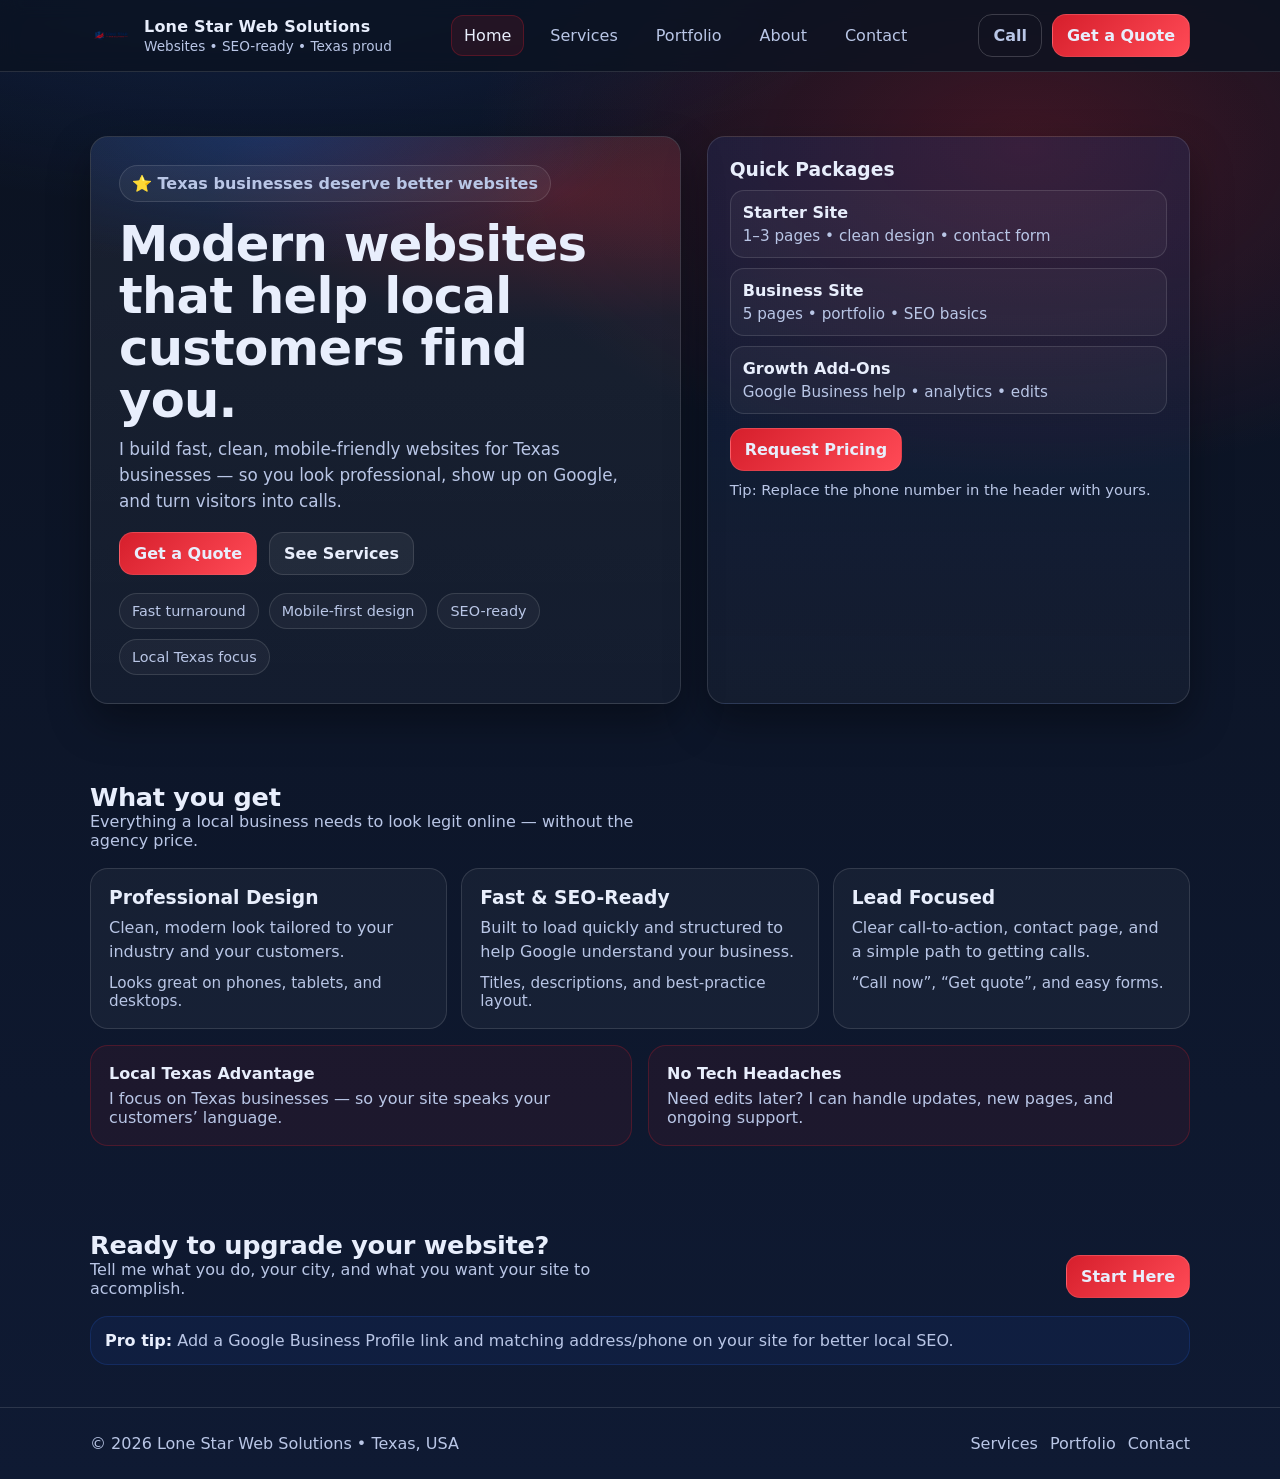
==== index.html @ 7bbef173 "Starter" ====
<!doctype html>
<html lang="en">
<head>
  <meta charset="utf-8" />
  <meta name="viewport" content="width=device-width,initial-scale=1" />
  <title>Lone Star Web Solutions | Websites for Texas Businesses</title>
  <meta name="description" content="Fast, modern websites for local Texas businesses. Get a clean site that brings calls and customers." />
  <link rel="icon" href="assets/img/favicon.png" />
  <link rel="stylesheet" href="assets/css/style.css" />
</head>
<body>
<a class="skip" href="#main">Skip to content</a>

<header>
  <div class="container nav">
    <a class="brand" href="index.html">
      <img src="assets/img/logo.png" alt="Lone Star Web Solutions logo" />
      <div>
        <div class="name">Lone Star Web Solutions</div>
        <div class="tag">Websites • SEO-ready • Texas proud</div>
      </div>
    </a>

    <button class="menuBtn" data-menu-btn aria-expanded="false" aria-label="Open menu">Menu</button>

    <nav class="navlinks" data-navlinks>
      <a data-nav href="index.html">Home</a>
      <a data-nav href="services.html">Services</a>
      <a data-nav href="portfolio.html">Portfolio</a>
      <a data-nav href="about.html">About</a>
      <a data-nav href="contact.html">Contact</a>
    </nav>

    <div class="cta">
      <a class="btn ghost" href="tel:+1-XXX-XXX-XXXX">Call</a>
      <a class="btn primary" href="contact.html">Get a Quote</a>
    </div>
  </div>
</header>

<main id="main">
  <section class="hero">
    <div class="container heroGrid">
      <div class="heroCard">
        <div class="kicker">⭐ Texas businesses deserve better websites</div>
        <h1 class="h1">Modern websites that help local customers find you.</h1>
        <p class="lede">
          I build fast, clean, mobile-friendly websites for Texas businesses — so you look professional,
          show up on Google, and turn visitors into calls.
        </p>

        <div class="heroActions">
          <a class="btn primary" href="contact.html">Get a Quote</a>
          <a class="btn" href="services.html">See Services</a>
        </div>

        <div class="badges">
          <div class="badge">Fast turnaround</div>
          <div class="badge">Mobile-first design</div>
          <div class="badge">SEO-ready</div>
          <div class="badge">Local Texas focus</div>
        </div>
      </div>

      <aside class="sideCard">
        <h3 class="sideTitle">Quick Packages</h3>
        <ul class="sideList">
          <li class="sideItem">
            <strong>Starter Site</strong>
            <span>1–3 pages • clean design • contact form</span>
          </li>
          <li class="sideItem">
            <strong>Business Site</strong>
            <span>5 pages • portfolio • SEO basics</span>
          </li>
          <li class="sideItem">
            <strong>Growth Add-Ons</strong>
            <span>Google Business help • analytics • edits</span>
          </li>
        </ul>
        <div style="margin-top:14px;">
          <a class="btn primary" href="contact.html">Request Pricing</a>
        </div>
        <p class="help" style="margin-top:10px;">Tip: Replace the phone number in the header with yours.</p>
      </aside>
    </div>
  </section>

  <section class="section">
    <div class="container">
      <div class="sectionHead">
        <div>
          <h2>What you get</h2>
          <p>Everything a local business needs to look legit online — without the agency price.</p>
        </div>
      </div>

      <div class="grid3">
        <div class="card">
          <h3>Professional Design</h3>
          <p>Clean, modern look tailored to your industry and your customers.</p>
          <div class="mini">Looks great on phones, tablets, and desktops.</div>
        </div>
        <div class="card">
          <h3>Fast & SEO-Ready</h3>
          <p>Built to load quickly and structured to help Google understand your business.</p>
          <div class="mini">Titles, descriptions, and best-practice layout.</div>
        </div>
        <div class="card">
          <h3>Lead Focused</h3>
          <p>Clear call-to-action, contact page, and a simple path to getting calls.</p>
          <div class="mini">“Call now”, “Get quote”, and easy forms.</div>
        </div>
      </div>

      <div class="split" style="margin-top:16px;">
        <div class="callout">
          <strong>Local Texas Advantage</strong>
          <p>I focus on Texas businesses — so your site speaks your customers’ language.</p>
        </div>
        <div class="callout">
          <strong>No Tech Headaches</strong>
          <p>Need edits later? I can handle updates, new pages, and ongoing support.</p>
        </div>
      </div>
    </div>
  </section>

  <section class="section">
    <div class="container">
      <div class="sectionHead">
        <div>
          <h2>Ready to upgrade your website?</h2>
          <p>Tell me what you do, your city, and what you want your site to accomplish.</p>
        </div>
        <a class="btn primary" href="contact.html">Start Here</a>
      </div>
      <div class="notice">
        <strong style="color:var(--text);">Pro tip:</strong>
        Add a Google Business Profile link and matching address/phone on your site for better local SEO.
      </div>
    </div>
  </section>
</main>

<footer class="footer">
  <div class="container footerGrid">
    <div>© <span data-year></span> Lone Star Web Solutions • Texas, USA</div>
    <div style="display:flex; gap:12px; flex-wrap:wrap;">
      <a href="services.html">Services</a>
      <a href="portfolio.html">Portfolio</a>
      <a href="contact.html">Contact</a>
    </div>
  </div>
</footer>

<script src="assets/js/main.js"></script>
</body>
</html>
---- assets/css/style.css ----
:root{
  --bg:#0b1220;
  --bg2:#0f1a33;
  --card:#111c35;
  --text:#e8eefc;
  --muted:#b9c6e6;
  --brand:#d61f2c;     /* Texas red */
  --brand2:#1e4aa8;    /* Texas blue */
  --line:rgba(255,255,255,.12);
  --shadow: 0 18px 40px rgba(0,0,0,.35);
  --radius:18px;
  --max:1100px;
  --font: system-ui, -apple-system, Segoe UI, Roboto, Arial, sans-serif;
}

*{ box-sizing:border-box; }
html,body{ margin:0; padding:0; font-family:var(--font); background:radial-gradient(1200px 600px at 20% -10%, rgba(30,74,168,.35), transparent 60%),
                                     radial-gradient(1000px 600px at 80% 10%, rgba(214,31,44,.25), transparent 55%),
                                     linear-gradient(180deg, var(--bg), var(--bg2));
           color:var(--text); }
a{ color:inherit; text-decoration:none; }
img{ max-width:100%; display:block; }

.container{ width: min(var(--max), calc(100% - 40px)); margin:0 auto; }

.skip{ position:absolute; left:-999px; top:auto; width:1px; height:1px; overflow:hidden; }
.skip:focus{ left:16px; top:16px; width:auto; height:auto; padding:10px 12px; background:#000; border-radius:10px; z-index:9999; }

header{
  position:sticky; top:0; z-index:50;
  background: rgba(11,18,32,.78);
  backdrop-filter: blur(10px);
  border-bottom:1px solid var(--line);
}
.nav{
  display:flex; align-items:center; justify-content:space-between;
  padding:14px 0;
  gap:16px;
}
.brand{
  display:flex; align-items:center; gap:12px;
}
.brand img{ width:42px; height:42px; object-fit:contain; border-radius:12px; }
.brand .name{ font-weight:800; letter-spacing:.2px; }
.brand .tag{ font-size:.85rem; color:var(--muted); margin-top:2px; }

.navlinks{
  display:flex; align-items:center; gap:14px;
}
.navlinks a{
  padding:10px 12px; border-radius:12px;
  color:var(--muted);
}
.navlinks a:hover{ background:rgba(255,255,255,.06); color:var(--text); }
.navlinks a.active{ background:rgba(214,31,44,.12); color:var(--text); border:1px solid rgba(214,31,44,.28); }

.cta{
  display:flex; align-items:center; gap:10px;
}
.btn{
  display:inline-flex; align-items:center; justify-content:center;
  gap:8px;
  padding:11px 14px;
  border-radius:14px;
  border:1px solid var(--line);
  background: rgba(255,255,255,.06);
  color:var(--text);
  box-shadow:none;
  cursor:pointer;
  font-weight:650;
}
.btn:hover{ background: rgba(255,255,255,.10); }
.btn.primary{
  background: linear-gradient(135deg, var(--brand), #ff4a56);
  border: 1px solid rgba(255,255,255,.12);
}
.btn.primary:hover{ filter:brightness(1.03); }
.btn.ghost{
  background: transparent;
  border:1px solid rgba(255,255,255,.18);
  color:var(--muted);
}
.btn.ghost:hover{ color:var(--text); background: rgba(255,255,255,.06); }

.menuBtn{
  display:none;
  padding:10px 12px;
  border-radius:12px;
  border:1px solid var(--line);
  background: rgba(255,255,255,.06);
  color:var(--text);
}

.hero{
  padding:64px 0 36px;
}
.heroGrid{
  display:grid;
  grid-template-columns: 1.1fr .9fr;
  gap:26px;
  align-items:stretch;
}
.heroCard{
  background: linear-gradient(180deg, rgba(255,255,255,.06), rgba(255,255,255,.03));
  border:1px solid var(--line);
  border-radius: var(--radius);
  box-shadow: var(--shadow);
  padding:28px;
  overflow:hidden;
  position:relative;
}
.heroCard::before{
  content:"";
  position:absolute; inset:-2px;
  background: radial-gradient(600px 220px at 30% 0%, rgba(30,74,168,.35), transparent 60%),
              radial-gradient(600px 220px at 80% 10%, rgba(214,31,44,.25), transparent 60%);
  pointer-events:none;
}
.heroCard > *{ position:relative; }
.kicker{
  display:inline-flex; gap:10px; align-items:center;
  font-weight:700; color:var(--muted);
  border:1px solid var(--line);
  background: rgba(255,255,255,.05);
  padding:8px 12px;
  border-radius:999px;
}
.h1{
  font-size: clamp(2rem, 4vw, 3.1rem);
  line-height:1.05;
  margin:16px 0 10px;
  letter-spacing:-.7px;
  font-weight:900;
}
.lede{ color:var(--muted); font-size:1.05rem; line-height:1.55; margin:0 0 18px; }
.heroActions{ display:flex; gap:12px; flex-wrap:wrap; margin-top:10px; }
.badges{ display:flex; gap:10px; flex-wrap:wrap; margin-top:18px; }
.badge{
  font-size:.9rem; color:var(--muted);
  border:1px solid var(--line);
  background: rgba(255,255,255,.04);
  padding:9px 12px;
  border-radius:999px;
}
.sideCard{
  background: linear-gradient(180deg, rgba(30,74,168,.18), rgba(255,255,255,.03));
  border:1px solid var(--line);
  border-radius: var(--radius);
  box-shadow: var(--shadow);
  padding:22px;
}
.sideTitle{ font-weight:800; margin:0 0 10px; }
.sideList{ margin:0; padding:0; list-style:none; display:grid; gap:10px; }
.sideItem{
  border:1px solid var(--line);
  border-radius:14px;
  padding:12px;
  background: rgba(255,255,255,.04);
}
.sideItem strong{ display:block; margin-bottom:4px; }
.sideItem span{ color:var(--muted); font-size:.95rem; }

.section{ padding:42px 0; }
.sectionHead{ display:flex; justify-content:space-between; align-items:flex-end; gap:16px; margin-bottom:18px; }
.sectionHead h2{ margin:0; font-size:1.6rem; letter-spacing:-.3px; }
.sectionHead p{ margin:0; color:var(--muted); max-width:55ch; }

.grid3{ display:grid; grid-template-columns: repeat(3, 1fr); gap:14px; }
.card{
  border:1px solid var(--line);
  background: rgba(255,255,255,.04);
  border-radius: var(--radius);
  padding:18px;
}
.card h3{ margin:0 0 8px; }
.card p{ margin:0; color:var(--muted); line-height:1.5; }
.card .mini{ margin-top:10px; font-size:.95rem; color:var(--muted); }

.split{
  display:grid; grid-template-columns: 1fr 1fr; gap:16px;
}
.callout{
  border:1px solid rgba(214,31,44,.25);
  background: rgba(214,31,44,.08);
  border-radius: var(--radius);
  padding:18px;
}
.callout strong{ display:block; margin-bottom:6px; }
.callout p{ margin:0; color:var(--muted); }

.footer{
  border-top:1px solid var(--line);
  padding:26px 0;
  color:var(--muted);
}
.footerGrid{
  display:flex; justify-content:space-between; gap:14px; flex-wrap:wrap;
}
.footer a{ color:var(--muted); }
.footer a:hover{ color:var(--text); }

.form{
  display:grid; gap:12px;
}
.input, .textarea{
  width:100%;
  padding:12px 12px;
  border-radius:14px;
  border:1px solid var(--line);
  background: rgba(255,255,255,.04);
  color:var(--text);
  outline:none;
}
.textarea{ min-height:120px; resize:vertical; }
.label{ font-weight:700; margin-bottom:6px; display:block; }
.help{ color:var(--muted); font-size:.92rem; margin-top:-6px; }

.notice{
  border:1px solid rgba(30,74,168,.30);
  background: rgba(30,74,168,.12);
  border-radius: var(--radius);
  padding:14px;
  color:var(--muted);
}

/* Responsive */
@media (max-width: 900px){
  .heroGrid{ grid-template-columns:1fr; }
  .grid3{ grid-template-columns:1fr; }
  .split{ grid-template-columns:1fr; }
  .menuBtn{ display:inline-flex; }
  .navlinks{
    position:absolute; left:0; right:0; top:64px;
    display:none;
    flex-direction:column;
    padding:14px;
    background: rgba(11,18,32,.92);
    border-bottom:1px solid var(--line);
  }
  .navlinks.open{ display:flex; }
  .navlinks a{ width:100%; }
}
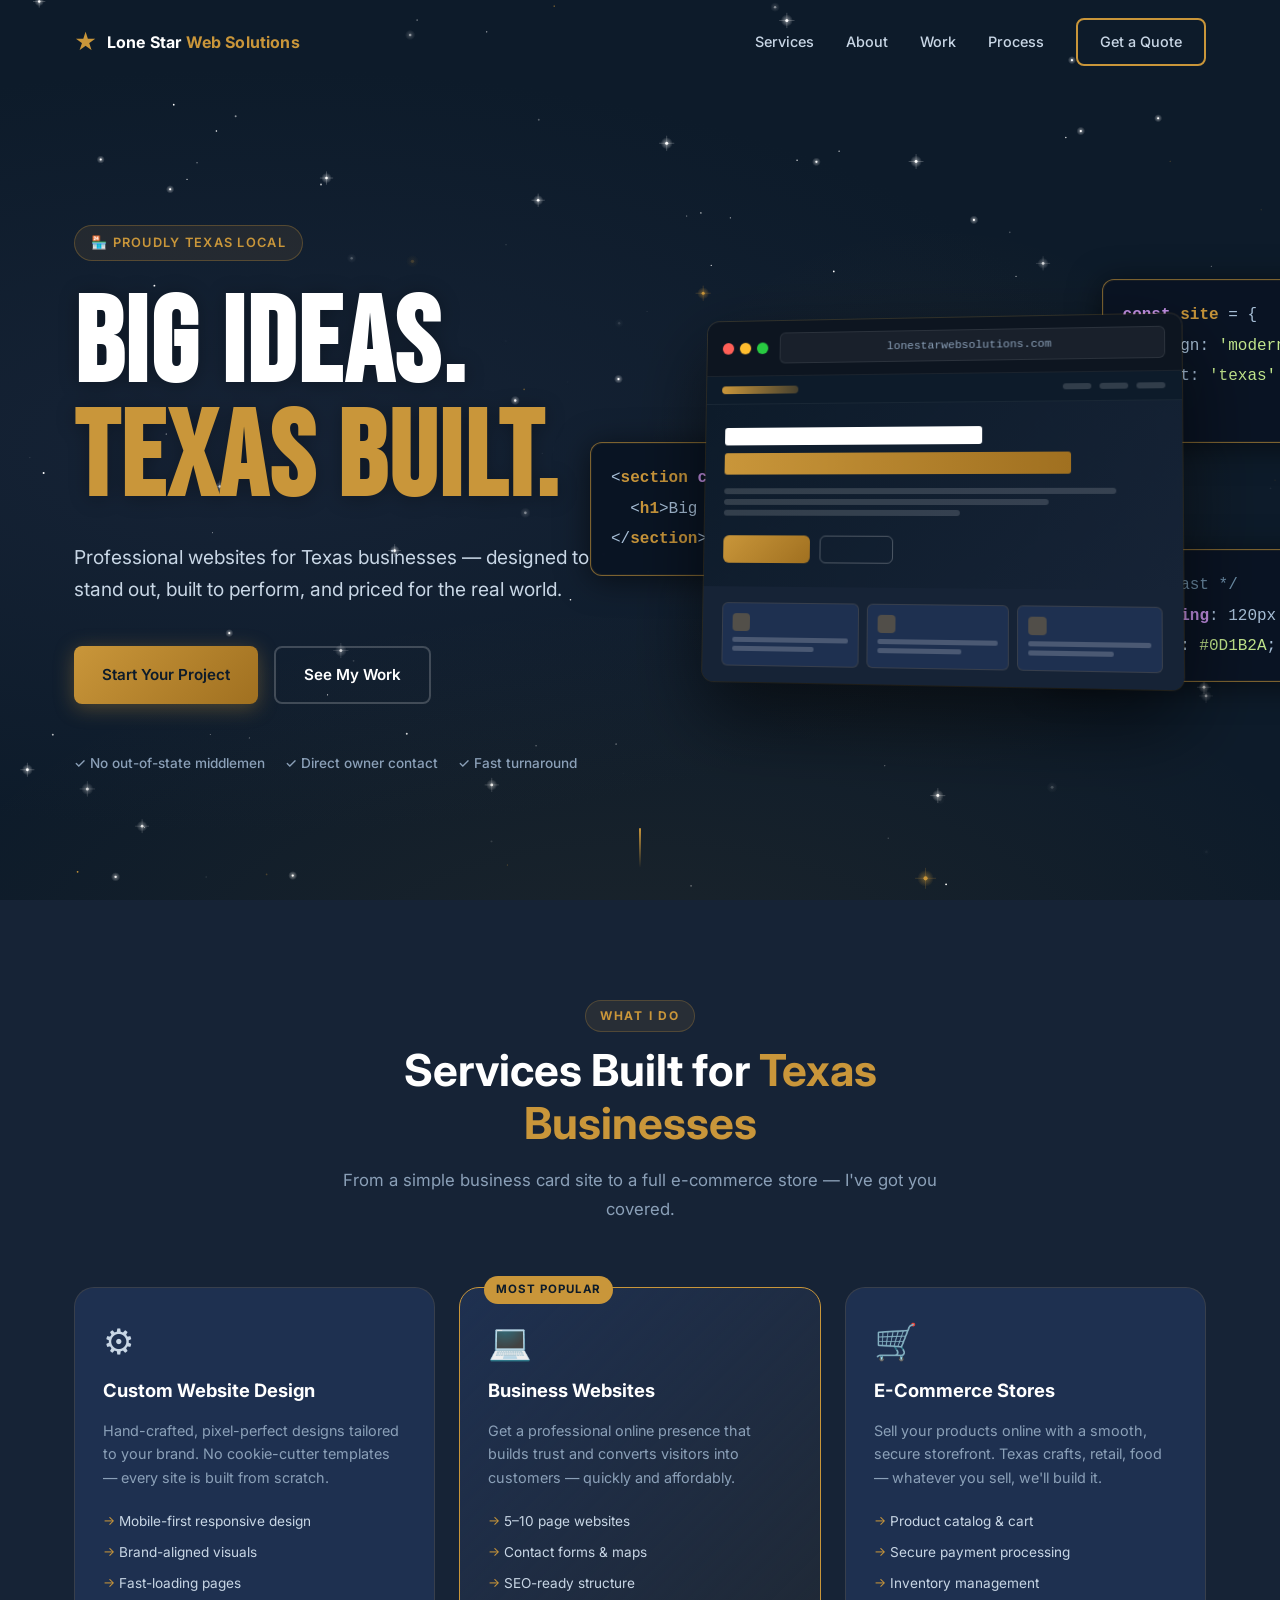
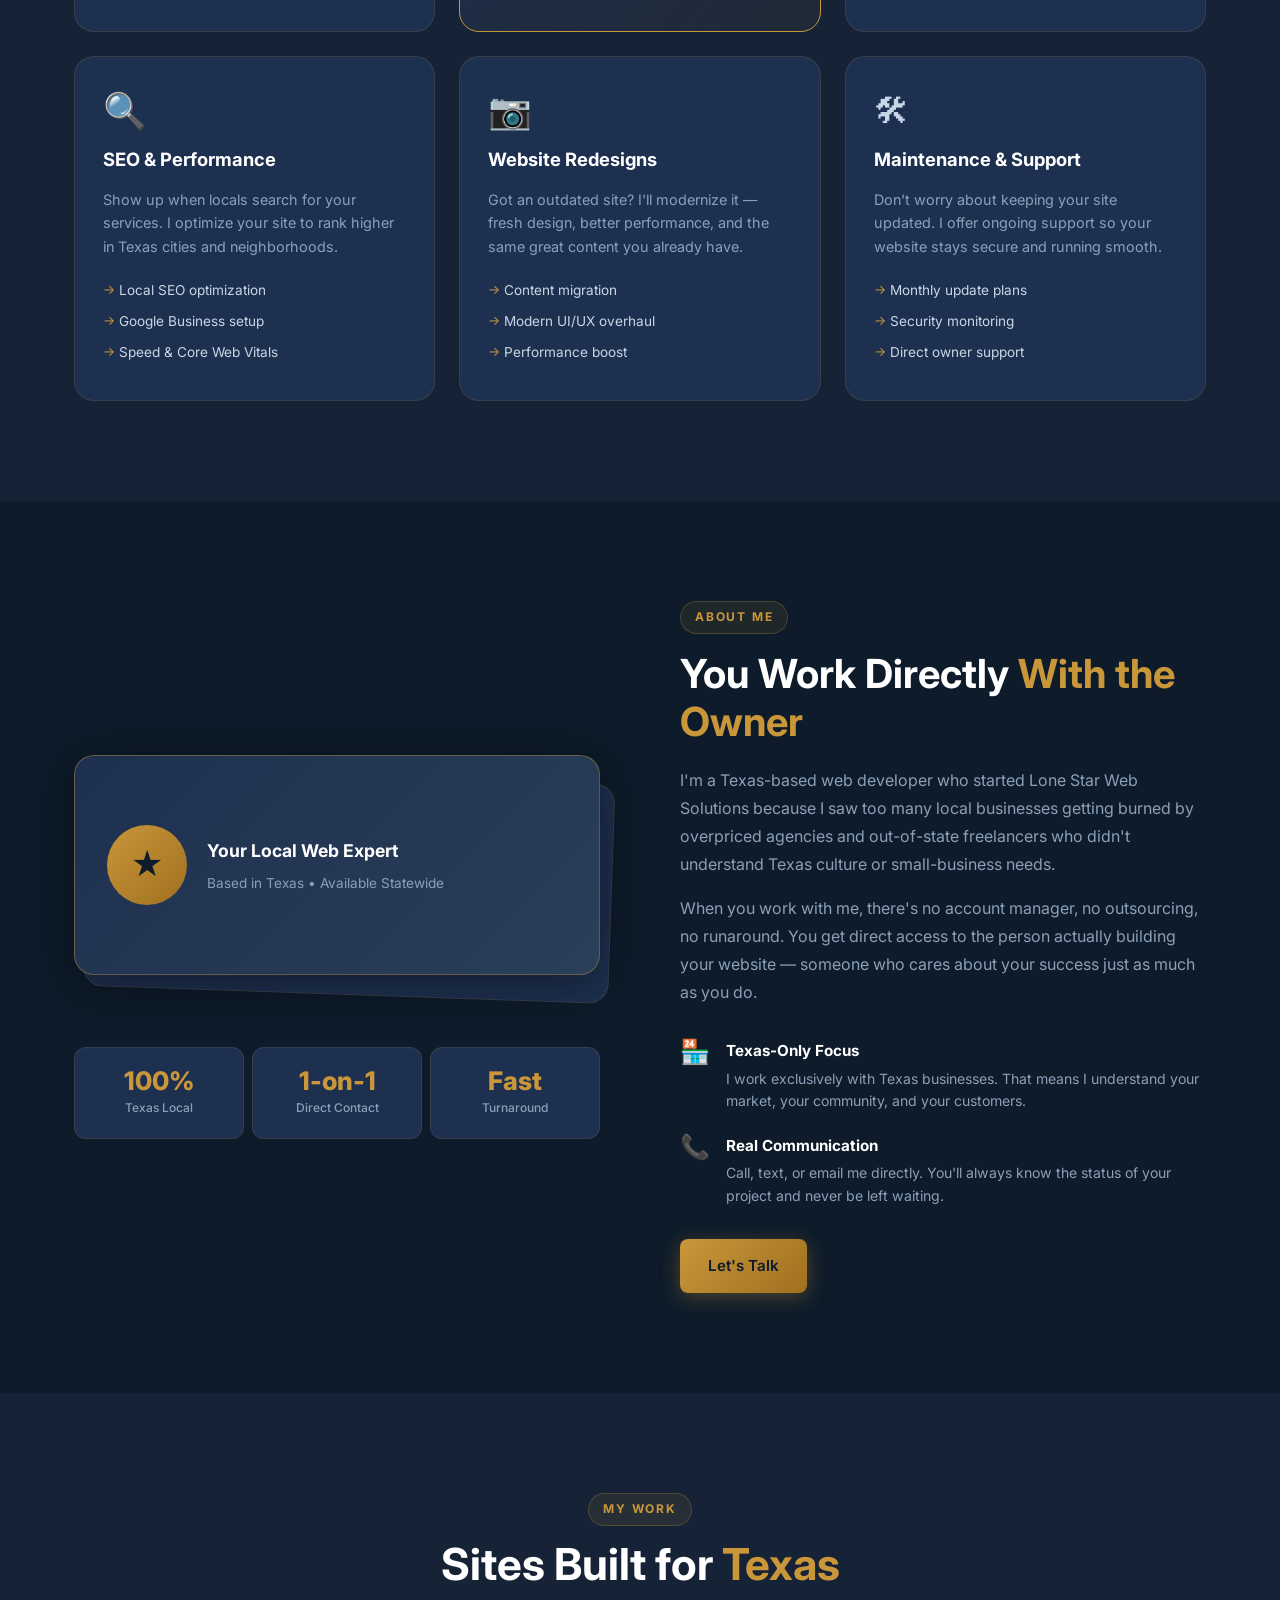
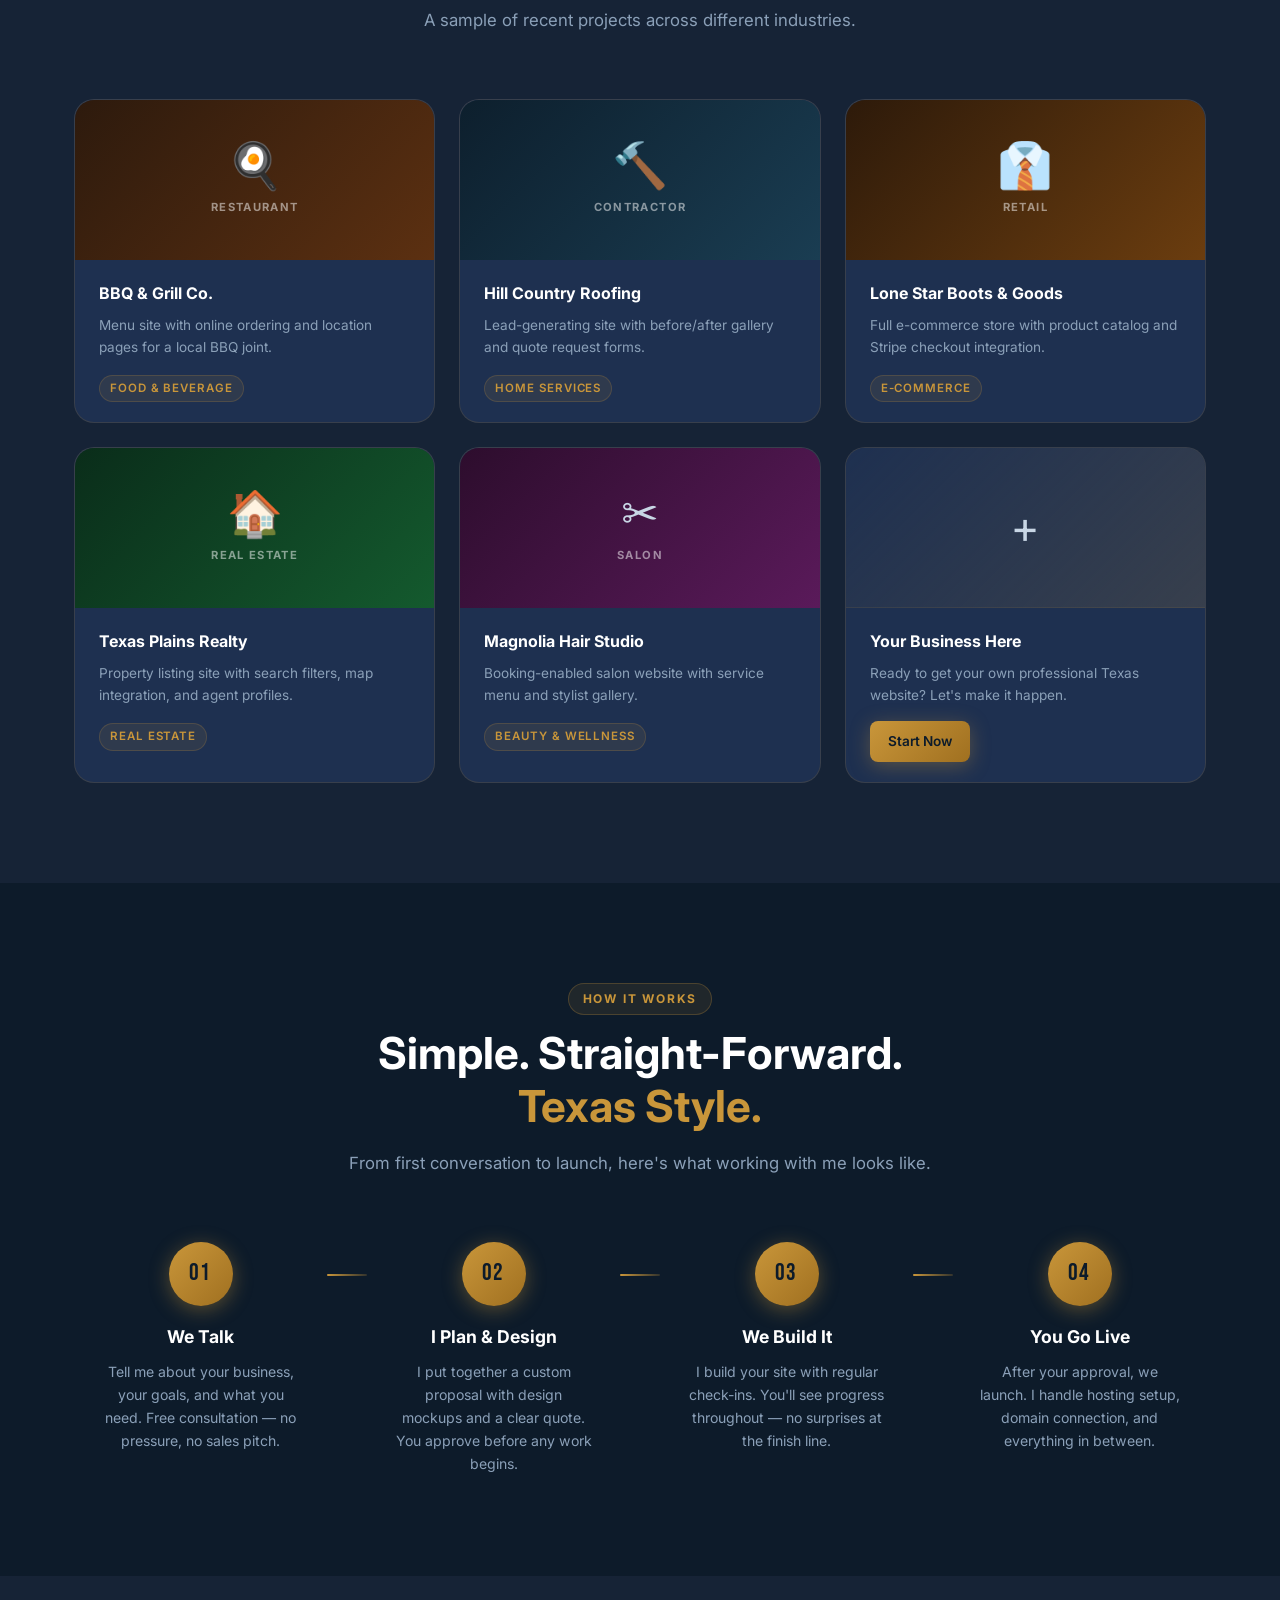
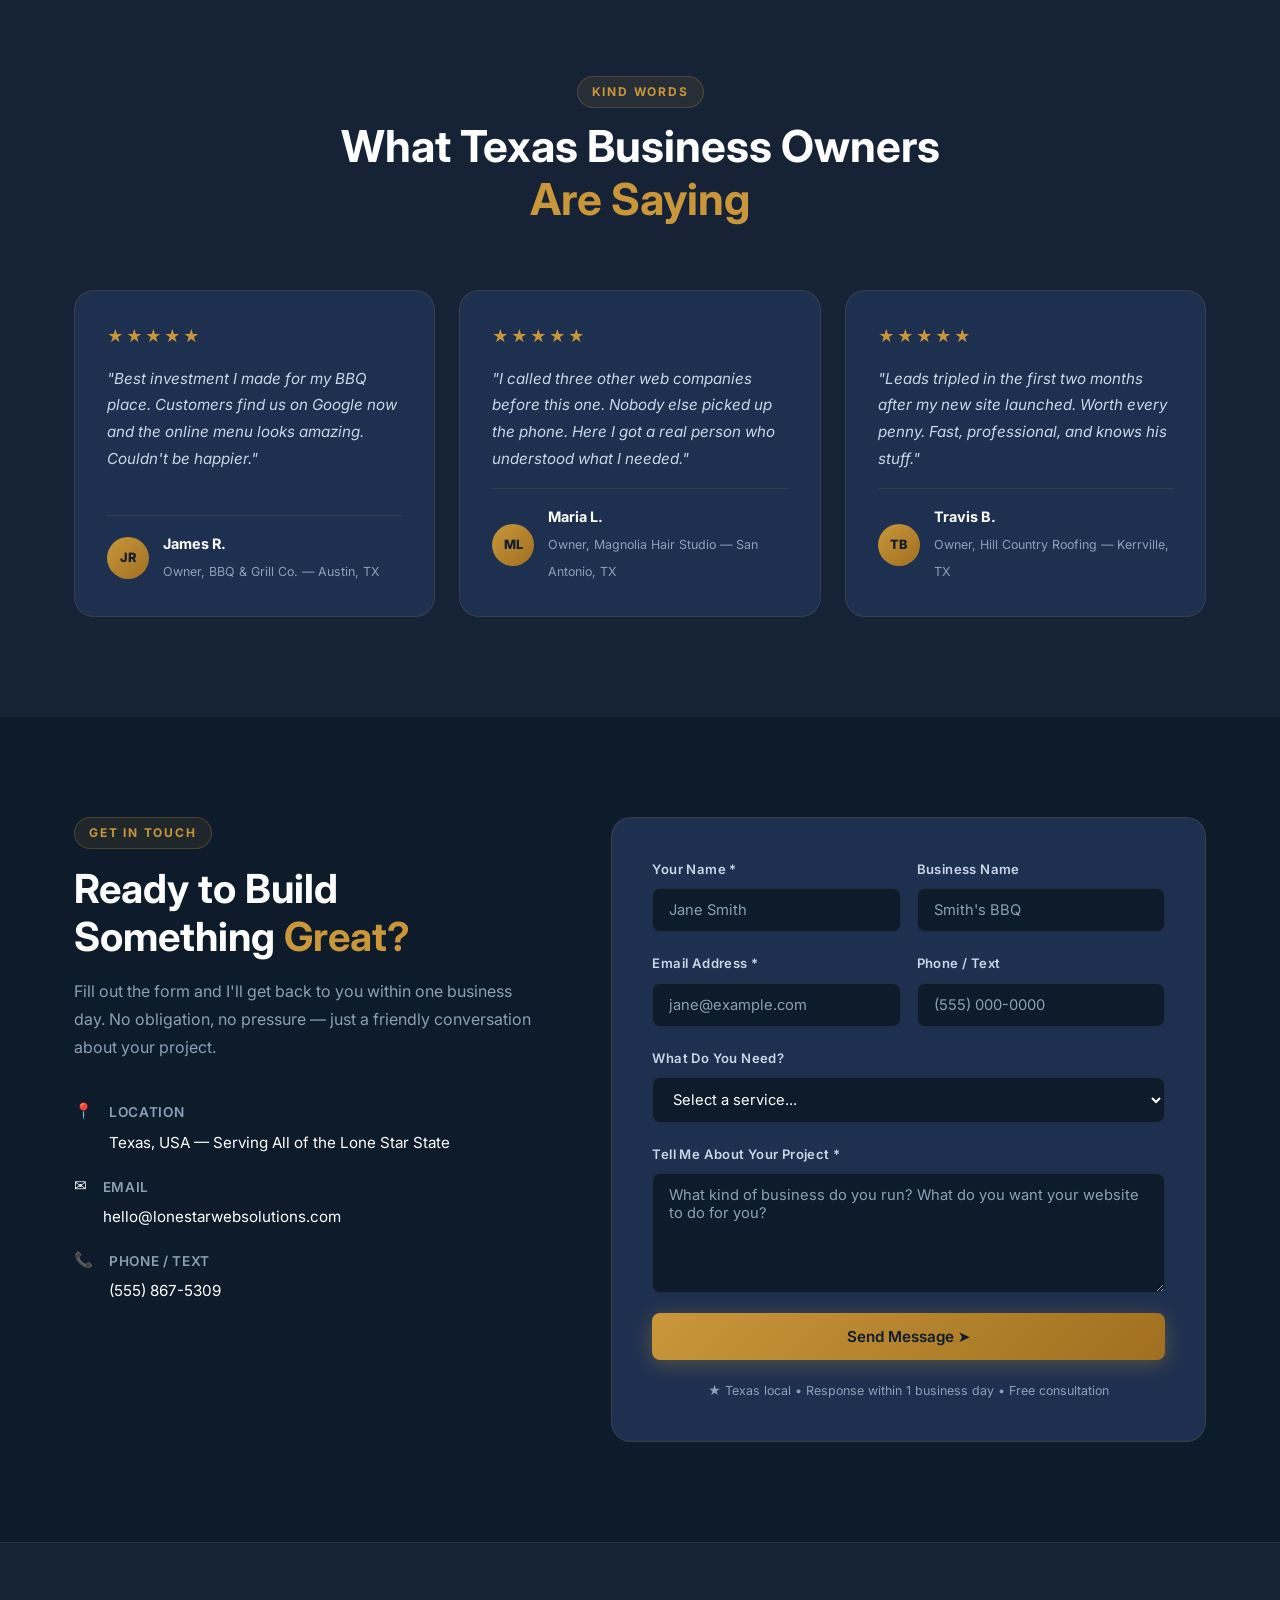
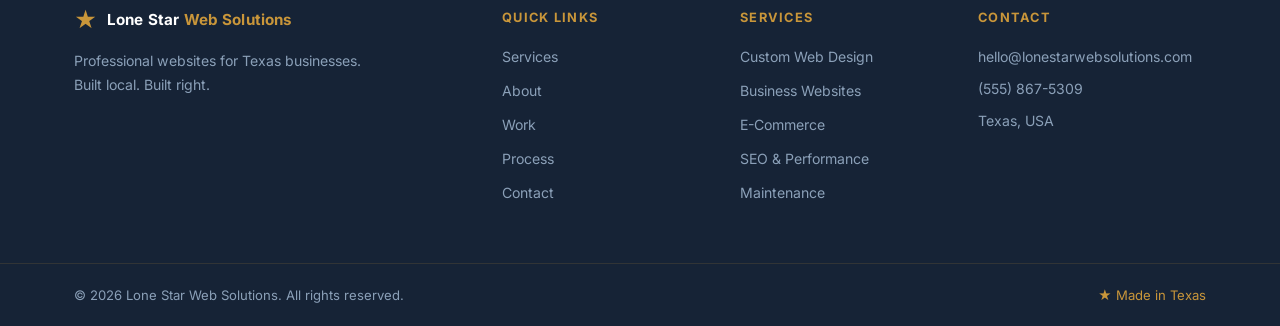
==== commit 5d9ac893: "Add files via upload" ====
--- a/index.html
+++ b/index.html
@@ -1,159 +1,851 @@
-<!doctype html>
+<!DOCTYPE html>
 <html lang="en">
 <head>
-  <meta charset="utf-8" />
-  <meta name="viewport" content="width=device-width,initial-scale=1" />
-  <title>Lone Star Web Solutions | Websites for Texas Businesses</title>
-  <meta name="description" content="Fast, modern websites for local Texas businesses. Get a clean site that brings calls and customers." />
-  <link rel="icon" href="assets/img/favicon.png" />
-  <link rel="stylesheet" href="assets/css/style.css" />
+  <meta charset="UTF-8" />
+  <meta name="viewport" content="width=device-width, initial-scale=1.0" />
+  <meta name="description" content="Lone Star Web Solutions – Texas-based web design and development. We build modern, affordable websites for local Texas businesses." />
+  <title>Lone Star Web Solutions | Texas Web Design</title>
+  <link rel="preconnect" href="https://fonts.googleapis.com" />
+  <link href="https://fonts.googleapis.com/css2?family=Bebas+Neue&family=Inter:wght@300;400;500;600;700&display=swap" rel="stylesheet" />
+  <style>
+:root{--gold:#C9963A;--gold-light:#E8B84B;--gold-dark:#A07020;--navy:#0D1B2A;--navy-mid:#162336;--navy-light:#1E3050;--slate:#2A3F58;--white:#FFFFFF;--off-white:#F4F1EA;--text-muted:#8BA0B8;--text-body:#C8D6E5;--border:rgba(201,150,58,0.15);--radius:12px;--radius-lg:20px;--shadow:0 4px 24px rgba(0,0,0,0.3);--shadow-lg:0 8px 48px rgba(0,0,0,0.45);--transition:0.3s cubic-bezier(0.25,0.46,0.45,0.94);--font-display:'Bebas Neue','Impact',sans-serif;--font-body:'Inter',system-ui,sans-serif}
+*,*::before,*::after{box-sizing:border-box;margin:0;padding:0}
+html{scroll-behavior:smooth;font-size:16px}
+body{font-family:var(--font-body);background-color:var(--navy);color:var(--text-body);line-height:1.7;overflow-x:hidden}
+a{color:inherit;text-decoration:none}ul{list-style:none}img{display:block;max-width:100%}button{cursor:pointer;border:none;background:none;font-family:inherit}
+.container{max-width:1180px;margin:0 auto;padding:0 24px}
+.section{padding:100px 0}
+.accent{color:var(--gold)}
+.section-header{text-align:center;max-width:640px;margin:0 auto 64px}
+.section-header h2{font-size:clamp(2rem,4vw,2.75rem);color:var(--white);margin:12px 0 16px;line-height:1.2}
+.section-header p{color:var(--text-muted);font-size:1.05rem}
+.section-tag{display:inline-block;font-size:0.75rem;font-weight:700;letter-spacing:0.15em;text-transform:uppercase;color:var(--gold);background:rgba(201,150,58,0.1);border:1px solid rgba(201,150,58,0.25);padding:5px 14px;border-radius:999px}
+.btn{display:inline-flex;align-items:center;gap:8px;padding:14px 28px;border-radius:8px;font-weight:600;font-size:0.95rem;transition:var(--transition);white-space:nowrap}
+.btn-primary{background:linear-gradient(135deg,var(--gold),var(--gold-dark));color:var(--navy);box-shadow:0 4px 20px rgba(201,150,58,0.35)}
+.btn-primary:hover{background:linear-gradient(135deg,var(--gold-light),var(--gold));transform:translateY(-2px);box-shadow:0 8px 30px rgba(201,150,58,0.5)}
+.btn-ghost{background:transparent;color:var(--white);border:2px solid rgba(255,255,255,0.2)}
+.btn-ghost:hover{border-color:var(--gold);color:var(--gold);transform:translateY(-2px)}
+.btn-outline{background:transparent;color:var(--gold);border:2px solid var(--gold);padding:10px 22px}
+.btn-outline:hover{background:var(--gold);color:var(--navy)}
+.btn-sm{padding:9px 18px;font-size:0.85rem}
+.btn-full{width:100%;justify-content:center}
+.navbar{position:fixed;top:0;left:0;right:0;z-index:1000;padding:18px 0;transition:var(--transition)}
+.navbar.scrolled{background:rgba(13,27,42,0.95);backdrop-filter:blur(16px);-webkit-backdrop-filter:blur(16px);padding:12px 0;box-shadow:0 2px 24px rgba(0,0,0,0.4)}
+.nav-inner{display:flex;align-items:center;justify-content:space-between;gap:24px}
+.logo{display:flex;align-items:center;gap:10px;font-weight:700;font-size:1rem;color:var(--white)}
+.star-icon{font-size:1.4rem;color:var(--gold);line-height:1}
+.logo-text{letter-spacing:0.01em}
+.nav-links{display:flex;align-items:center;gap:32px}
+.nav-links a{color:var(--text-body);font-size:0.9rem;font-weight:500;transition:color var(--transition);position:relative}
+.nav-links a:not(.btn)::after{content:'';position:absolute;bottom:-4px;left:0;width:0;height:2px;background:var(--gold);transition:width var(--transition);border-radius:2px}
+.nav-links a:not(.btn):hover{color:var(--white)}
+.nav-links a:not(.btn):hover::after{width:100%}
+.nav-toggle{display:none;flex-direction:column;gap:5px;padding:4px}
+.nav-toggle span{display:block;width:24px;height:2px;background:var(--white);border-radius:2px;transition:var(--transition)}
+.hero{position:relative;min-height:100vh;display:flex;align-items:center;overflow:hidden;padding-top:80px}
+.hero-bg{position:absolute;inset:0;background:radial-gradient(ellipse at 20% 50%,#162336 0%,#0D1B2A 60%)}
+#starCanvas{position:absolute;inset:0;width:100%;height:100%;pointer-events:none}
+.horizon-glow{position:absolute;bottom:-100px;left:50%;transform:translateX(-50%);width:120%;height:400px;background:radial-gradient(ellipse at center bottom,rgba(201,150,58,0.08) 0%,transparent 70%)}
+.hero-content{position:relative;z-index:2;max-width:720px;padding:60px 24px}
+.hero-badge{display:inline-flex;align-items:center;gap:8px;font-size:0.8rem;font-weight:600;letter-spacing:0.1em;text-transform:uppercase;color:var(--gold);background:rgba(201,150,58,0.1);border:1px solid rgba(201,150,58,0.3);padding:6px 16px;border-radius:999px;margin-bottom:28px}
+.hero-title{font-family:var(--font-display);font-size:clamp(4rem,10vw,7.5rem);line-height:0.95;color:var(--white);letter-spacing:0.02em;margin-bottom:24px;text-shadow:0 2px 20px rgba(0,0,0,0.3)}
+.hero-sub{font-size:1.2rem;color:var(--text-body);max-width:520px;margin-bottom:40px;line-height:1.7}
+.hero-cta{display:flex;flex-wrap:wrap;gap:16px;margin-bottom:48px}
+.hero-trust{display:flex;flex-wrap:wrap;gap:20px}
+.hero-trust span{font-size:0.85rem;color:var(--text-muted);font-weight:500}
+.scroll-indicator{position:absolute;bottom:32px;left:50%;transform:translateX(-50%);z-index:2}
+.scroll-indicator span{display:block;width:2px;height:40px;background:linear-gradient(to bottom,var(--gold),transparent);margin:0 auto;border-radius:2px;animation:scrollPulse 2s ease-in-out infinite}
+@keyframes scrollPulse{0%,100%{opacity:1;transform:scaleY(1)}50%{opacity:0.4;transform:scaleY(0.6)}}
+.services{background:var(--navy-mid)}
+.services-grid{display:grid;grid-template-columns:repeat(3,1fr);gap:24px}
+.service-card{background:var(--navy-light);border:1px solid var(--border);border-radius:var(--radius-lg);padding:36px 28px;position:relative;transition:var(--transition)}
+.service-card:hover{transform:translateY(-6px);border-color:rgba(201,150,58,0.4);box-shadow:var(--shadow-lg)}
+.service-card.featured{border-color:var(--gold);background:linear-gradient(135deg,var(--navy-light),rgba(201,150,58,0.05))}
+.service-badge{position:absolute;top:-12px;left:24px;background:var(--gold);color:var(--navy);font-size:0.72rem;font-weight:700;letter-spacing:0.08em;text-transform:uppercase;padding:4px 12px;border-radius:999px}
+.service-icon{font-size:2.2rem;margin-bottom:16px;line-height:1}
+.service-card h3{font-size:1.15rem;color:var(--white);font-weight:700;margin-bottom:12px}
+.service-card p{font-size:0.9rem;color:var(--text-muted);margin-bottom:20px;line-height:1.65}
+.service-card ul{display:flex;flex-direction:column;gap:8px}
+.service-card ul li{font-size:0.85rem;color:var(--text-body);padding-left:16px;position:relative}
+.service-card ul li::before{content:'→';position:absolute;left:0;color:var(--gold);font-size:0.8rem}
+.about{background:var(--navy)}
+.about-grid{display:grid;grid-template-columns:1fr 1fr;gap:80px;align-items:center}
+.about-visual{display:flex;flex-direction:column;gap:32px}
+.about-card-stack{position:relative;height:260px}
+.about-card{position:absolute;width:100%;border-radius:var(--radius-lg)}
+.card-back{background:var(--navy-light);border:1px solid var(--border);height:220px;top:20px;left:12px;transform:rotate(2deg)}
+.card-front{background:linear-gradient(135deg,var(--navy-light),var(--slate));border:1px solid rgba(201,150,58,0.4);padding:32px;display:flex;align-items:center;gap:20px;top:0;left:0;height:220px;box-shadow:var(--shadow-lg)}
+.owner-avatar{width:80px;height:80px;flex-shrink:0;background:linear-gradient(135deg,var(--gold),var(--gold-dark));border-radius:50%;display:flex;align-items:center;justify-content:center;font-size:2rem;color:var(--navy)}
+.owner-info h4{font-size:1.1rem;color:var(--white);font-weight:700;margin-bottom:6px}
+.owner-info p{font-size:0.85rem;color:var(--text-muted)}
+.about-stats{display:flex;gap:8px}
+.stat{flex:1;background:var(--navy-light);border:1px solid var(--border);border-radius:var(--radius);padding:20px;text-align:center;display:flex;flex-direction:column;gap:4px}
+.stat-num{font-size:1.6rem;font-weight:800;color:var(--gold);line-height:1}
+.stat span:last-child{font-size:0.75rem;color:var(--text-muted);font-weight:500}
+.about-text .section-tag{margin-bottom:16px}
+.about-text h2{font-size:clamp(1.8rem,3.5vw,2.5rem);color:var(--white);line-height:1.2;margin-bottom:20px}
+.about-text>p{color:var(--text-muted);margin-bottom:16px;line-height:1.75}
+.about-features{display:flex;flex-direction:column;gap:20px;margin:32px 0}
+.feature{display:flex;gap:16px;align-items:flex-start}
+.feature-icon{font-size:1.5rem;line-height:1;flex-shrink:0;margin-top:2px}
+.feature strong{display:block;color:var(--white);font-size:0.95rem;margin-bottom:4px}
+.feature p{font-size:0.88rem;color:var(--text-muted);line-height:1.6}
+.portfolio{background:var(--navy-mid)}
+.portfolio-grid{display:grid;grid-template-columns:repeat(3,1fr);gap:24px}
+.portfolio-item{background:var(--navy-light);border:1px solid var(--border);border-radius:var(--radius-lg);overflow:hidden;transition:var(--transition)}
+.portfolio-item:hover{transform:translateY(-4px);border-color:rgba(201,150,58,0.35);box-shadow:var(--shadow)}
+.portfolio-thumb{height:160px;display:flex;flex-direction:column;align-items:center;justify-content:center;gap:10px;position:relative}
+.type-restaurant{background:linear-gradient(135deg,#2D1A0D,#5C3011)}
+.type-contractor{background:linear-gradient(135deg,#0D1F2D,#1A3D52)}
+.type-retail{background:linear-gradient(135deg,#2D1A0A,#6B3D0F)}
+.type-realtor{background:linear-gradient(135deg,#0A2D1A,#145A2E)}
+.type-salon{background:linear-gradient(135deg,#2D0D2D,#5A1A5A)}
+.type-cta{background:linear-gradient(135deg,var(--navy-light),rgba(201,150,58,0.15));border-bottom:1px solid var(--border)}
+.thumb-icon{font-size:2.8rem;line-height:1}
+.thumb-label{font-size:0.7rem;font-weight:700;letter-spacing:0.12em;text-transform:uppercase;color:rgba(255,255,255,0.5)}
+.portfolio-info{padding:20px 24px}
+.portfolio-info h4{font-size:1rem;font-weight:700;color:var(--white);margin-bottom:8px}
+.portfolio-info p{font-size:0.85rem;color:var(--text-muted);line-height:1.6;margin-bottom:14px}
+.tag{display:inline-block;font-size:0.72rem;font-weight:600;letter-spacing:0.08em;text-transform:uppercase;color:var(--gold);background:rgba(201,150,58,0.1);border:1px solid rgba(201,150,58,0.2);padding:3px 10px;border-radius:999px}
+.process{background:var(--navy);overflow:hidden}
+.process-steps{display:flex;align-items:flex-start;gap:0}
+.step{flex:1;display:flex;flex-direction:column;align-items:center;text-align:center;gap:16px}
+.step-num{width:64px;height:64px;border-radius:50%;background:linear-gradient(135deg,var(--gold),var(--gold-dark));color:var(--navy);font-family:var(--font-display);font-size:1.5rem;letter-spacing:0.05em;display:flex;align-items:center;justify-content:center;box-shadow:0 4px 20px rgba(201,150,58,0.4);flex-shrink:0}
+.step-content h3{font-size:1.1rem;font-weight:700;color:var(--white);margin-bottom:8px}
+.step-content p{font-size:0.88rem;color:var(--text-muted);line-height:1.65;max-width:200px}
+.step-connector{flex:0 0 40px;height:2px;background:linear-gradient(90deg,var(--gold),rgba(201,150,58,0.2));margin-top:32px;border-radius:2px}
+.testimonials{background:var(--navy-mid)}
+.testimonials-grid{display:grid;grid-template-columns:repeat(3,1fr);gap:24px}
+.testimonial{background:var(--navy-light);border:1px solid var(--border);border-radius:var(--radius-lg);padding:32px;display:flex;flex-direction:column;gap:16px;transition:var(--transition)}
+.testimonial:hover{border-color:rgba(201,150,58,0.35);transform:translateY(-4px)}
+.stars{color:var(--gold);font-size:1rem;letter-spacing:2px}
+.testimonial>p{font-size:0.95rem;color:var(--text-body);line-height:1.75;font-style:italic;flex:1}
+.testimonial-author{display:flex;align-items:center;gap:14px;padding-top:16px;border-top:1px solid var(--border)}
+.author-avatar{width:42px;height:42px;border-radius:50%;background:linear-gradient(135deg,var(--gold),var(--gold-dark));color:var(--navy);font-size:0.8rem;font-weight:800;display:flex;align-items:center;justify-content:center;flex-shrink:0}
+.testimonial-author strong{display:block;font-size:0.9rem;color:var(--white);font-weight:700}
+.testimonial-author span{font-size:0.78rem;color:var(--text-muted)}
+.contact{background:var(--navy)}
+.contact-grid{display:grid;grid-template-columns:1fr 1.3fr;gap:80px;align-items:start}
+.contact-info .section-tag{margin-bottom:16px}
+.contact-info h2{font-size:clamp(1.8rem,3.5vw,2.5rem);color:var(--white);line-height:1.2;margin-bottom:16px}
+.contact-info>p{color:var(--text-muted);line-height:1.75;margin-bottom:40px}
+.contact-details{display:flex;flex-direction:column;gap:20px}
+.contact-item{display:flex;gap:16px;align-items:flex-start}
+.contact-icon{font-size:1.3rem;line-height:1;flex-shrink:0;margin-top:2px}
+.contact-item strong{display:block;font-size:0.85rem;color:var(--text-muted);font-weight:600;letter-spacing:0.05em;text-transform:uppercase;margin-bottom:4px}
+.contact-item span{font-size:0.95rem;color:var(--white)}
+.contact-form{background:var(--navy-light);border:1px solid var(--border);border-radius:var(--radius-lg);padding:40px;display:flex;flex-direction:column;gap:20px}
+.form-row{display:grid;grid-template-columns:1fr 1fr;gap:16px}
+.form-group{display:flex;flex-direction:column;gap:8px}
+.form-group label{font-size:0.82rem;font-weight:600;color:var(--text-body);letter-spacing:0.03em}
+.form-group input,.form-group select,.form-group textarea{background:var(--navy);border:1px solid rgba(255,255,255,0.08);border-radius:8px;padding:12px 16px;color:var(--white);font-family:var(--font-body);font-size:0.92rem;transition:border-color var(--transition);outline:none;width:100%}
+.form-group input:focus,.form-group select:focus,.form-group textarea:focus{border-color:var(--gold);box-shadow:0 0 0 3px rgba(201,150,58,0.15)}
+.form-group input::placeholder,.form-group textarea::placeholder{color:var(--text-muted)}
+.form-group select option{background:var(--navy-mid);color:var(--white)}
+.form-group textarea{resize:vertical;min-height:120px}
+.form-group input.error,.form-group textarea.error{border-color:#E05A5A}
+.form-note{font-size:0.78rem;color:var(--text-muted);text-align:center}
+.form-success{background:rgba(58,201,100,0.1);border:1px solid rgba(58,201,100,0.3);border-radius:8px;padding:14px 20px;color:#7AE0A0;font-size:0.9rem;font-weight:500;text-align:center}
+.footer{background:var(--navy-mid);border-top:1px solid var(--border);padding-top:64px}
+.footer-inner{display:grid;grid-template-columns:2fr 1fr 1fr 1.2fr;gap:48px;padding-bottom:48px}
+.footer-brand .logo{margin-bottom:16px;font-size:0.95rem}
+.footer-brand p{font-size:0.88rem;color:var(--text-muted);line-height:1.7}
+.footer-links h5,.footer-services h5,.footer-contact h5{font-size:0.8rem;font-weight:700;letter-spacing:0.1em;text-transform:uppercase;color:var(--gold);margin-bottom:16px}
+.footer-links a,.footer-services a{display:block;font-size:0.88rem;color:var(--text-muted);margin-bottom:10px;transition:color var(--transition)}
+.footer-links a:hover,.footer-services a:hover{color:var(--white)}
+.footer-contact p{font-size:0.88rem;color:var(--text-muted);margin-bottom:8px}
+.footer-bottom{border-top:1px solid var(--border);padding:20px 0}
+.footer-bottom .container{display:flex;justify-content:space-between;align-items:center;flex-wrap:wrap;gap:8px}
+.footer-bottom span{font-size:0.82rem;color:var(--text-muted)}
+.footer-bottom span:last-child{color:var(--gold)}
+.fade-in{opacity:0;transform:translateY(30px);transition:opacity 0.7s ease,transform 0.7s ease}
+.fade-in.visible{opacity:1;transform:translateY(0)}
+/* ── Hero two-column layout ── */
+.hero-inner{display:grid;grid-template-columns:1fr 1fr;gap:60px;align-items:center;width:100%;padding:80px 24px 60px}
+.hero-content{padding:0}
+.hero-graphic{position:relative;display:flex;align-items:center;justify-content:center;height:480px}
+/* Browser mockup */
+.browser-mockup{width:100%;max-width:480px;border-radius:12px;overflow:hidden;box-shadow:0 32px 80px rgba(0,0,0,0.6),0 0 0 1px rgba(201,150,58,0.2);transform:perspective(1000px) rotateY(-6deg) rotateX(3deg);transition:transform 0.5s ease;background:var(--navy-light)}
+.browser-mockup:hover{transform:perspective(1000px) rotateY(-2deg) rotateX(1deg)}
+.browser-bar{background:#0D1520;padding:12px 16px;display:flex;align-items:center;gap:12px;border-bottom:1px solid rgba(255,255,255,0.06)}
+.browser-dots{display:flex;gap:6px}
+.browser-dots span{width:12px;height:12px;border-radius:50%;display:block}
+.browser-dots span:nth-child(1){background:#FF5F57}
+.browser-dots span:nth-child(2){background:#FFBD2E}
+.browser-dots span:nth-child(3){background:#28CA41}
+.browser-url{flex:1;background:rgba(255,255,255,0.05);border:1px solid rgba(255,255,255,0.08);border-radius:6px;padding:5px 12px;font-size:0.72rem;color:var(--text-muted);font-family:monospace;text-align:center}
+.browser-body{background:var(--navy);overflow:hidden}
+.mini-nav{background:#0D1B2A;padding:10px 16px;display:flex;align-items:center;justify-content:space-between;border-bottom:1px solid rgba(255,255,255,0.05)}
+.mini-logo{width:80px;height:8px;background:linear-gradient(90deg,var(--gold),rgba(201,150,58,0.3));border-radius:4px}
+.mini-nav-links{display:flex;gap:8px}
+.mini-nav-links span{width:28px;height:6px;background:rgba(255,255,255,0.15);border-radius:3px}
+.mini-hero-area{padding:24px 20px;background:linear-gradient(135deg,#0D1B2A 0%,#162336 100%)}
+.mini-h1-line1{width:60%;height:18px;background:var(--white);border-radius:3px;margin-bottom:8px}
+.mini-h1-line2{width:80%;height:22px;background:linear-gradient(90deg,var(--gold),var(--gold-dark));border-radius:3px;margin-bottom:14px}
+.mini-body-lines{display:flex;flex-direction:column;gap:5px;margin-bottom:20px}
+.mini-body-lines span{height:6px;background:rgba(255,255,255,0.15);border-radius:3px}
+.mini-btns{display:flex;gap:10px}
+.mini-btn-gold{width:90px;height:28px;background:linear-gradient(135deg,var(--gold),var(--gold-dark));border-radius:6px}
+.mini-btn-outline{width:75px;height:28px;background:transparent;border:1.5px solid rgba(255,255,255,0.25);border-radius:6px}
+.mini-cards-row{display:grid;grid-template-columns:repeat(3,1fr);gap:8px;padding:16px 20px;background:#162336}
+.mini-card{background:var(--navy-light);border-radius:6px;padding:10px;border:1px solid rgba(201,150,58,0.15)}
+.mini-card-icon{width:18px;height:18px;background:rgba(201,150,58,0.3);border-radius:4px;margin-bottom:6px}
+.mini-card-line{height:5px;background:rgba(255,255,255,0.2);border-radius:2px;margin-bottom:4px}
+.mini-card-line.short{width:70%}
+.code-float{position:absolute;background:rgba(10,20,36,0.97);border:1.5px solid rgba(201,150,58,0.6);border-radius:12px;padding:20px 20px;font-family:monospace;font-size:1rem;line-height:1.9;color:#A8C0D8;backdrop-filter:blur(12px);pointer-events:none;white-space:nowrap;box-shadow:0 4px 32px rgba(0,0,0,0.55),0 0 0 1px rgba(201,150,58,0.08) inset}
+.code-float .kw{color:#C792EA;font-weight:600}.code-float .cl{color:var(--gold);font-weight:700}.code-float .st{color:#C3E88D}.code-float .cm{color:#6E8FAA}
+.code-1{top:4%;right:-120px;animation:floatA 6s ease-in-out infinite;z-index:0}
+.code-2{bottom:12%;right:-120px;animation:floatB 7s ease-in-out infinite 1s;z-index:0}
+.code-3{top:38%;left:-80px;animation:floatA 8s ease-in-out infinite 2s;z-index:0}
+@keyframes floatA{0%,100%{transform:translateY(0px)}50%{transform:translateY(-10px)}}
+@keyframes floatB{0%,100%{transform:translateY(0px)}50%{transform:translateY(8px)}}
+.mockup-glow{position:absolute;inset:-40px;background:radial-gradient(ellipse at center,rgba(201,150,58,0.06) 0%,transparent 70%);pointer-events:none;z-index:0}
+.browser-mockup{position:relative;z-index:1}
+@media(max-width:1024px){.hero-inner{grid-template-columns:1fr;gap:48px;padding:80px 24px 40px}.hero-graphic{height:360px}.browser-mockup{max-width:400px}.code-1,.code-2,.code-3{display:none}}
+@media(max-width:768px){.hero-inner{padding:72px 24px 32px}.hero-graphic{height:280px}.browser-mockup{max-width:320px}}
+@media(max-width:1024px){.services-grid{grid-template-columns:repeat(2,1fr)}.portfolio-grid{grid-template-columns:repeat(2,1fr)}.testimonials-grid{grid-template-columns:repeat(2,1fr)}.about-grid{grid-template-columns:1fr;gap:48px}.about-visual{max-width:420px}.contact-grid{grid-template-columns:1fr;gap:48px}.footer-inner{grid-template-columns:1fr 1fr;gap:32px}}
+@media(max-width:768px){.section{padding:72px 0}.nav-links{display:none;position:fixed;top:0;left:0;right:0;bottom:0;background:rgba(13,27,42,0.98);backdrop-filter:blur(20px);flex-direction:column;align-items:center;justify-content:center;gap:32px;font-size:1.1rem;z-index:999}.nav-links.open{display:flex}.nav-toggle{display:flex;z-index:1001}.nav-toggle.open span:nth-child(1){transform:rotate(45deg) translate(5px,5px)}.nav-toggle.open span:nth-child(2){opacity:0}.nav-toggle.open span:nth-child(3){transform:rotate(-45deg) translate(5px,-5px)}.services-grid{grid-template-columns:1fr}.portfolio-grid{grid-template-columns:1fr}.testimonials-grid{grid-template-columns:1fr}.process-steps{flex-direction:column;align-items:center;gap:24px}.step-connector{width:2px;height:32px;background:linear-gradient(180deg,var(--gold),rgba(201,150,58,0.2));flex:0;margin-top:0}.form-row{grid-template-columns:1fr}.contact-form{padding:28px 20px}.footer-inner{grid-template-columns:1fr}.footer-bottom .container{flex-direction:column;text-align:center}}
+@media(max-width:480px){.hero-title{font-size:3.5rem}.hero-trust{flex-direction:column;gap:10px}.hero-cta{flex-direction:column}.hero-cta .btn{text-align:center;justify-content:center}.about-stats{flex-direction:column}}
+  </style>
 </head>
 <body>
-<a class="skip" href="#main">Skip to content</a>
-
-<header>
-  <div class="container nav">
-    <a class="brand" href="index.html">
-      <img src="assets/img/logo.png" alt="Lone Star Web Solutions logo" />
-      <div>
-        <div class="name">Lone Star Web Solutions</div>
-        <div class="tag">Websites • SEO-ready • Texas proud</div>
-      </div>
-    </a>
-
-    <button class="menuBtn" data-menu-btn aria-expanded="false" aria-label="Open menu">Menu</button>
-
-    <nav class="navlinks" data-navlinks>
-      <a data-nav href="index.html">Home</a>
-      <a data-nav href="services.html">Services</a>
-      <a data-nav href="portfolio.html">Portfolio</a>
-      <a data-nav href="about.html">About</a>
-      <a data-nav href="contact.html">Contact</a>
-    </nav>
-
-    <div class="cta">
-      <a class="btn ghost" href="tel:+1-XXX-XXX-XXXX">Call</a>
-      <a class="btn primary" href="contact.html">Get a Quote</a>
-    </div>
-  </div>
-</header>
-
-<main id="main">
-  <section class="hero">
-    <div class="container heroGrid">
-      <div class="heroCard">
-        <div class="kicker">⭐ Texas businesses deserve better websites</div>
-        <h1 class="h1">Modern websites that help local customers find you.</h1>
-        <p class="lede">
-          I build fast, clean, mobile-friendly websites for Texas businesses — so you look professional,
-          show up on Google, and turn visitors into calls.
+
+  <!-- ═══ NAVBAR ═══ -->
+  <header class="navbar" id="navbar">
+    <div class="nav-inner container">
+      <a href="#" class="logo">
+        <span class="star-icon">&#9733;</span>
+        <span class="logo-text">Lone Star <span class="accent">Web Solutions</span></span>
+      </a>
+      <button class="nav-toggle" id="navToggle" aria-label="Toggle menu">
+        <span></span><span></span><span></span>
+      </button>
+      <nav class="nav-links" id="navLinks">
+        <a href="#services">Services</a>
+        <a href="#about">About</a>
+        <a href="#portfolio">Work</a>
+        <a href="#process">Process</a>
+        <a href="#contact" class="btn btn-outline">Get a Quote</a>
+      </nav>
+    </div>
+  </header>
+
+  <!-- ═══ HERO ═══ -->
+  <section class="hero" id="home">
+    <div class="hero-bg">
+      <canvas id="starCanvas"></canvas>
+      <div class="horizon-glow"></div>
+    </div>
+    <div class="container hero-inner">
+      <div class="hero-content">
+        <div class="hero-badge">&#127978; Proudly Texas Local</div>
+        <h1 class="hero-title">
+          Big Ideas.<br />
+          <span class="accent">Texas Built.</span>
+        </h1>
+        <p class="hero-sub">
+          Professional websites for Texas businesses — designed to stand out,
+          built to perform, and priced for the real world.
         </p>
-
-        <div class="heroActions">
-          <a class="btn primary" href="contact.html">Get a Quote</a>
-          <a class="btn" href="services.html">See Services</a>
-        </div>
-
-        <div class="badges">
-          <div class="badge">Fast turnaround</div>
-          <div class="badge">Mobile-first design</div>
-          <div class="badge">SEO-ready</div>
-          <div class="badge">Local Texas focus</div>
-        </div>
-      </div>
-
-      <aside class="sideCard">
-        <h3 class="sideTitle">Quick Packages</h3>
-        <ul class="sideList">
-          <li class="sideItem">
-            <strong>Starter Site</strong>
-            <span>1–3 pages • clean design • contact form</span>
-          </li>
-          <li class="sideItem">
-            <strong>Business Site</strong>
-            <span>5 pages • portfolio • SEO basics</span>
-          </li>
-          <li class="sideItem">
-            <strong>Growth Add-Ons</strong>
-            <span>Google Business help • analytics • edits</span>
-          </li>
-        </ul>
-        <div style="margin-top:14px;">
-          <a class="btn primary" href="contact.html">Request Pricing</a>
-        </div>
-        <p class="help" style="margin-top:10px;">Tip: Replace the phone number in the header with yours.</p>
-      </aside>
+        <div class="hero-cta">
+          <a href="#contact" class="btn btn-primary">Start Your Project</a>
+          <a href="#portfolio" class="btn btn-ghost">See My Work</a>
+        </div>
+        <div class="hero-trust">
+          <span>&#10003; No out-of-state middlemen</span>
+          <span>&#10003; Direct owner contact</span>
+          <span>&#10003; Fast turnaround</span>
+        </div>
+      </div>
+
+      <!-- ── HERO GRAPHIC ── -->
+      <div class="hero-graphic">
+        <div class="mockup-glow"></div>
+
+        <!-- Floating code snippets -->
+        <div class="code-float code-1">
+          <span class="kw">const</span> <span class="cl">site</span> = {<br />
+          &nbsp;&nbsp;design: <span class="st">'modern'</span>,<br />
+          &nbsp;&nbsp;built: <span class="st">'texas'</span><br />
+          }
+        </div>
+        <div class="code-float code-2">
+          <span class="cm">/* local &amp; fast */</span><br />
+          .<span class="cl">hero</span> { <span class="kw">padding</span>: 120px 0;<br />
+          &nbsp;&nbsp;<span class="kw">background</span>: <span class="st">#0D1B2A</span>; }
+        </div>
+        <div class="code-float code-3">
+          &lt;<span class="cl">section</span> <span class="kw">class</span>=<span class="st">"hero"</span>&gt;<br />
+          &nbsp;&nbsp;&lt;<span class="cl">h1</span>&gt;Big Ideas.&lt;/<span class="cl">h1</span>&gt;<br />
+          &lt;/<span class="cl">section</span>&gt;
+        </div>
+
+        <!-- Browser mockup -->
+        <div class="browser-mockup">
+          <div class="browser-bar">
+            <div class="browser-dots"><span></span><span></span><span></span></div>
+            <div class="browser-url">lonestarwebsolutions.com</div>
+          </div>
+          <div class="browser-body">
+            <div class="mini-nav">
+              <div class="mini-logo"></div>
+              <div class="mini-nav-links"><span></span><span></span><span></span></div>
+            </div>
+            <div class="mini-hero-area">
+              <div class="mini-h1-line1"></div>
+              <div class="mini-h1-line2"></div>
+              <div class="mini-body-lines">
+                <span style="width:90%"></span>
+                <span style="width:75%"></span>
+                <span style="width:55%"></span>
+              </div>
+              <div class="mini-btns">
+                <div class="mini-btn-gold"></div>
+                <div class="mini-btn-outline"></div>
+              </div>
+            </div>
+            <div class="mini-cards-row">
+              <div class="mini-card"><div class="mini-card-icon"></div><div class="mini-card-line"></div><div class="mini-card-line short"></div></div>
+              <div class="mini-card"><div class="mini-card-icon"></div><div class="mini-card-line"></div><div class="mini-card-line short"></div></div>
+              <div class="mini-card"><div class="mini-card-icon"></div><div class="mini-card-line"></div><div class="mini-card-line short"></div></div>
+            </div>
+          </div>
+        </div>
+      </div>
+    </div>
+    <div class="scroll-indicator">
+      <span></span>
     </div>
   </section>
 
-  <section class="section">
+  <!-- ═══ SERVICES ═══ -->
+  <section class="services section" id="services">
     <div class="container">
-      <div class="sectionHead">
-        <div>
-          <h2>What you get</h2>
-          <p>Everything a local business needs to look legit online — without the agency price.</p>
-        </div>
-      </div>
-
-      <div class="grid3">
-        <div class="card">
-          <h3>Professional Design</h3>
-          <p>Clean, modern look tailored to your industry and your customers.</p>
-          <div class="mini">Looks great on phones, tablets, and desktops.</div>
-        </div>
-        <div class="card">
-          <h3>Fast & SEO-Ready</h3>
-          <p>Built to load quickly and structured to help Google understand your business.</p>
-          <div class="mini">Titles, descriptions, and best-practice layout.</div>
-        </div>
-        <div class="card">
-          <h3>Lead Focused</h3>
-          <p>Clear call-to-action, contact page, and a simple path to getting calls.</p>
-          <div class="mini">“Call now”, “Get quote”, and easy forms.</div>
-        </div>
-      </div>
-
-      <div class="split" style="margin-top:16px;">
-        <div class="callout">
-          <strong>Local Texas Advantage</strong>
-          <p>I focus on Texas businesses — so your site speaks your customers’ language.</p>
-        </div>
-        <div class="callout">
-          <strong>No Tech Headaches</strong>
-          <p>Need edits later? I can handle updates, new pages, and ongoing support.</p>
-        </div>
+      <div class="section-header">
+        <span class="section-tag">What I Do</span>
+        <h2>Services Built for <span class="accent">Texas Businesses</span></h2>
+        <p>From a simple business card site to a full e-commerce store — I've got you covered.</p>
+      </div>
+      <div class="services-grid">
+
+        <div class="service-card">
+          <div class="service-icon">&#9881;</div>
+          <h3>Custom Website Design</h3>
+          <p>Hand-crafted, pixel-perfect designs tailored to your brand. No cookie-cutter templates — every site is built from scratch.</p>
+          <ul>
+            <li>Mobile-first responsive design</li>
+            <li>Brand-aligned visuals</li>
+            <li>Fast-loading pages</li>
+          </ul>
+        </div>
+
+        <div class="service-card featured">
+          <div class="service-badge">Most Popular</div>
+          <div class="service-icon">&#128187;</div>
+          <h3>Business Websites</h3>
+          <p>Get a professional online presence that builds trust and converts visitors into customers — quickly and affordably.</p>
+          <ul>
+            <li>5–10 page websites</li>
+            <li>Contact forms & maps</li>
+            <li>SEO-ready structure</li>
+          </ul>
+        </div>
+
+        <div class="service-card">
+          <div class="service-icon">&#128722;</div>
+          <h3>E-Commerce Stores</h3>
+          <p>Sell your products online with a smooth, secure storefront. Texas crafts, retail, food — whatever you sell, we'll build it.</p>
+          <ul>
+            <li>Product catalog & cart</li>
+            <li>Secure payment processing</li>
+            <li>Inventory management</li>
+          </ul>
+        </div>
+
+        <div class="service-card">
+          <div class="service-icon">&#128269;</div>
+          <h3>SEO & Performance</h3>
+          <p>Show up when locals search for your services. I optimize your site to rank higher in Texas cities and neighborhoods.</p>
+          <ul>
+            <li>Local SEO optimization</li>
+            <li>Google Business setup</li>
+            <li>Speed & Core Web Vitals</li>
+          </ul>
+        </div>
+
+        <div class="service-card">
+          <div class="service-icon">&#128247;</div>
+          <h3>Website Redesigns</h3>
+          <p>Got an outdated site? I'll modernize it — fresh design, better performance, and the same great content you already have.</p>
+          <ul>
+            <li>Content migration</li>
+            <li>Modern UI/UX overhaul</li>
+            <li>Performance boost</li>
+          </ul>
+        </div>
+
+        <div class="service-card">
+          <div class="service-icon">&#128736;</div>
+          <h3>Maintenance & Support</h3>
+          <p>Don't worry about keeping your site updated. I offer ongoing support so your website stays secure and running smooth.</p>
+          <ul>
+            <li>Monthly update plans</li>
+            <li>Security monitoring</li>
+            <li>Direct owner support</li>
+          </ul>
+        </div>
+
       </div>
     </div>
   </section>
 
-  <section class="section">
+  <!-- ═══ ABOUT ═══ -->
+  <section class="about section" id="about">
+    <div class="container about-grid">
+      <div class="about-visual">
+        <div class="about-card-stack">
+          <div class="about-card card-back"></div>
+          <div class="about-card card-front">
+            <div class="owner-avatar">
+              <span>&#9733;</span>
+            </div>
+            <div class="owner-info">
+              <h4>Your Local Web Expert</h4>
+              <p>Based in Texas &bull; Available Statewide</p>
+            </div>
+          </div>
+        </div>
+        <div class="about-stats">
+          <div class="stat"><span class="stat-num">100%</span><span>Texas Local</span></div>
+          <div class="stat"><span class="stat-num">1-on-1</span><span>Direct Contact</span></div>
+          <div class="stat"><span class="stat-num">Fast</span><span>Turnaround</span></div>
+        </div>
+      </div>
+      <div class="about-text">
+        <span class="section-tag">About Me</span>
+        <h2>You Work Directly <span class="accent">With the Owner</span></h2>
+        <p>
+          I'm a Texas-based web developer who started Lone Star Web Solutions because I saw too many local businesses getting burned by overpriced agencies and out-of-state freelancers who didn't understand Texas culture or small-business needs.
+        </p>
+        <p>
+          When you work with me, there's no account manager, no outsourcing, no runaround. You get direct access to the person actually building your website — someone who cares about your success just as much as you do.
+        </p>
+        <div class="about-features">
+          <div class="feature">
+            <span class="feature-icon">&#127978;</span>
+            <div>
+              <strong>Texas-Only Focus</strong>
+              <p>I work exclusively with Texas businesses. That means I understand your market, your community, and your customers.</p>
+            </div>
+          </div>
+          <div class="feature">
+            <span class="feature-icon">&#128222;</span>
+            <div>
+              <strong>Real Communication</strong>
+              <p>Call, text, or email me directly. You'll always know the status of your project and never be left waiting.</p>
+            </div>
+          </div>
+        </div>
+        <a href="#contact" class="btn btn-primary">Let's Talk</a>
+      </div>
+    </div>
+  </section>
+
+  <!-- ═══ PORTFOLIO ═══ -->
+  <section class="portfolio section" id="portfolio">
     <div class="container">
-      <div class="sectionHead">
-        <div>
-          <h2>Ready to upgrade your website?</h2>
-          <p>Tell me what you do, your city, and what you want your site to accomplish.</p>
-        </div>
-        <a class="btn primary" href="contact.html">Start Here</a>
-      </div>
-      <div class="notice">
-        <strong style="color:var(--text);">Pro tip:</strong>
-        Add a Google Business Profile link and matching address/phone on your site for better local SEO.
+      <div class="section-header">
+        <span class="section-tag">My Work</span>
+        <h2>Sites Built for <span class="accent">Texas</span></h2>
+        <p>A sample of recent projects across different industries.</p>
+      </div>
+      <div class="portfolio-grid">
+
+        <div class="portfolio-item">
+          <div class="portfolio-thumb type-restaurant">
+            <div class="thumb-icon">&#127859;</div>
+            <div class="thumb-label">Restaurant</div>
+          </div>
+          <div class="portfolio-info">
+            <h4>BBQ &amp; Grill Co.</h4>
+            <p>Menu site with online ordering and location pages for a local BBQ joint.</p>
+            <span class="tag">Food &amp; Beverage</span>
+          </div>
+        </div>
+
+        <div class="portfolio-item">
+          <div class="portfolio-thumb type-contractor">
+            <div class="thumb-icon">&#128296;</div>
+            <div class="thumb-label">Contractor</div>
+          </div>
+          <div class="portfolio-info">
+            <h4>Hill Country Roofing</h4>
+            <p>Lead-generating site with before/after gallery and quote request forms.</p>
+            <span class="tag">Home Services</span>
+          </div>
+        </div>
+
+        <div class="portfolio-item">
+          <div class="portfolio-thumb type-retail">
+            <div class="thumb-icon">&#128084;</div>
+            <div class="thumb-label">Retail</div>
+          </div>
+          <div class="portfolio-info">
+            <h4>Lone Star Boots &amp; Goods</h4>
+            <p>Full e-commerce store with product catalog and Stripe checkout integration.</p>
+            <span class="tag">E-Commerce</span>
+          </div>
+        </div>
+
+        <div class="portfolio-item">
+          <div class="portfolio-thumb type-realtor">
+            <div class="thumb-icon">&#127968;</div>
+            <div class="thumb-label">Real Estate</div>
+          </div>
+          <div class="portfolio-info">
+            <h4>Texas Plains Realty</h4>
+            <p>Property listing site with search filters, map integration, and agent profiles.</p>
+            <span class="tag">Real Estate</span>
+          </div>
+        </div>
+
+        <div class="portfolio-item">
+          <div class="portfolio-thumb type-salon">
+            <div class="thumb-icon">&#9986;</div>
+            <div class="thumb-label">Salon</div>
+          </div>
+          <div class="portfolio-info">
+            <h4>Magnolia Hair Studio</h4>
+            <p>Booking-enabled salon website with service menu and stylist gallery.</p>
+            <span class="tag">Beauty &amp; Wellness</span>
+          </div>
+        </div>
+
+        <div class="portfolio-item cta-item">
+          <div class="portfolio-thumb type-cta">
+            <div class="thumb-icon">&#43;</div>
+          </div>
+          <div class="portfolio-info">
+            <h4>Your Business Here</h4>
+            <p>Ready to get your own professional Texas website? Let's make it happen.</p>
+            <a href="#contact" class="btn btn-primary btn-sm">Start Now</a>
+          </div>
+        </div>
+
       </div>
     </div>
   </section>
-</main>
-
-<footer class="footer">
-  <div class="container footerGrid">
-    <div>© <span data-year></span> Lone Star Web Solutions • Texas, USA</div>
-    <div style="display:flex; gap:12px; flex-wrap:wrap;">
-      <a href="services.html">Services</a>
-      <a href="portfolio.html">Portfolio</a>
-      <a href="contact.html">Contact</a>
-    </div>
-  </div>
-</footer>
-
-<script src="assets/js/main.js"></script>
+
+  <!-- ═══ PROCESS ═══ -->
+  <section class="process section" id="process">
+    <div class="container">
+      <div class="section-header">
+        <span class="section-tag">How It Works</span>
+        <h2>Simple. Straight-Forward. <span class="accent">Texas Style.</span></h2>
+        <p>From first conversation to launch, here's what working with me looks like.</p>
+      </div>
+      <div class="process-steps">
+        <div class="step">
+          <div class="step-num">01</div>
+          <div class="step-content">
+            <h3>We Talk</h3>
+            <p>Tell me about your business, your goals, and what you need. Free consultation — no pressure, no sales pitch.</p>
+          </div>
+        </div>
+        <div class="step-connector"></div>
+        <div class="step">
+          <div class="step-num">02</div>
+          <div class="step-content">
+            <h3>I Plan &amp; Design</h3>
+            <p>I put together a custom proposal with design mockups and a clear quote. You approve before any work begins.</p>
+          </div>
+        </div>
+        <div class="step-connector"></div>
+        <div class="step">
+          <div class="step-num">03</div>
+          <div class="step-content">
+            <h3>We Build It</h3>
+            <p>I build your site with regular check-ins. You'll see progress throughout — no surprises at the finish line.</p>
+          </div>
+        </div>
+        <div class="step-connector"></div>
+        <div class="step">
+          <div class="step-num">04</div>
+          <div class="step-content">
+            <h3>You Go Live</h3>
+            <p>After your approval, we launch. I handle hosting setup, domain connection, and everything in between.</p>
+          </div>
+        </div>
+      </div>
+    </div>
+  </section>
+
+  <!-- ═══ TESTIMONIALS ═══ -->
+  <section class="testimonials section" id="testimonials">
+    <div class="container">
+      <div class="section-header">
+        <span class="section-tag">Kind Words</span>
+        <h2>What Texas Business Owners <span class="accent">Are Saying</span></h2>
+      </div>
+      <div class="testimonials-grid">
+        <div class="testimonial">
+          <div class="stars">&#9733;&#9733;&#9733;&#9733;&#9733;</div>
+          <p>"Best investment I made for my BBQ place. Customers find us on Google now and the online menu looks amazing. Couldn't be happier."</p>
+          <div class="testimonial-author">
+            <div class="author-avatar">JR</div>
+            <div>
+              <strong>James R.</strong>
+              <span>Owner, BBQ &amp; Grill Co. — Austin, TX</span>
+            </div>
+          </div>
+        </div>
+        <div class="testimonial">
+          <div class="stars">&#9733;&#9733;&#9733;&#9733;&#9733;</div>
+          <p>"I called three other web companies before this one. Nobody else picked up the phone. Here I got a real person who understood what I needed."</p>
+          <div class="testimonial-author">
+            <div class="author-avatar">ML</div>
+            <div>
+              <strong>Maria L.</strong>
+              <span>Owner, Magnolia Hair Studio — San Antonio, TX</span>
+            </div>
+          </div>
+        </div>
+        <div class="testimonial">
+          <div class="stars">&#9733;&#9733;&#9733;&#9733;&#9733;</div>
+          <p>"Leads tripled in the first two months after my new site launched. Worth every penny. Fast, professional, and knows his stuff."</p>
+          <div class="testimonial-author">
+            <div class="author-avatar">TB</div>
+            <div>
+              <strong>Travis B.</strong>
+              <span>Owner, Hill Country Roofing — Kerrville, TX</span>
+            </div>
+          </div>
+        </div>
+      </div>
+    </div>
+  </section>
+
+  <!-- ═══ CONTACT ═══ -->
+  <section class="contact section" id="contact">
+    <div class="container contact-grid">
+      <div class="contact-info">
+        <span class="section-tag">Get In Touch</span>
+        <h2>Ready to Build Something <span class="accent">Great?</span></h2>
+        <p>Fill out the form and I'll get back to you within one business day. No obligation, no pressure — just a friendly conversation about your project.</p>
+        <div class="contact-details">
+          <div class="contact-item">
+            <span class="contact-icon">&#128205;</span>
+            <div>
+              <strong>Location</strong>
+              <span>Texas, USA &mdash; Serving All of the Lone Star State</span>
+            </div>
+          </div>
+          <div class="contact-item">
+            <span class="contact-icon">&#9993;</span>
+            <div>
+              <strong>Email</strong>
+              <span>hello@lonestarwebsolutions.com</span>
+            </div>
+          </div>
+          <div class="contact-item">
+            <span class="contact-icon">&#128222;</span>
+            <div>
+              <strong>Phone / Text</strong>
+              <span>(555) 867-5309</span>
+            </div>
+          </div>
+        </div>
+      </div>
+      <form class="contact-form" id="contactForm" novalidate>
+        <div class="form-row">
+          <div class="form-group">
+            <label for="name">Your Name *</label>
+            <input type="text" id="name" name="name" placeholder="Jane Smith" required />
+          </div>
+          <div class="form-group">
+            <label for="business">Business Name</label>
+            <input type="text" id="business" name="business" placeholder="Smith's BBQ" />
+          </div>
+        </div>
+        <div class="form-row">
+          <div class="form-group">
+            <label for="email">Email Address *</label>
+            <input type="email" id="email" name="email" placeholder="jane@example.com" required />
+          </div>
+          <div class="form-group">
+            <label for="phone">Phone / Text</label>
+            <input type="tel" id="phone" name="phone" placeholder="(555) 000-0000" />
+          </div>
+        </div>
+        <div class="form-group">
+          <label for="service">What Do You Need?</label>
+          <select id="service" name="service">
+            <option value="" disabled selected>Select a service...</option>
+            <option value="new-site">Brand New Website</option>
+            <option value="redesign">Website Redesign</option>
+            <option value="ecommerce">E-Commerce Store</option>
+            <option value="seo">SEO &amp; Performance</option>
+            <option value="maintenance">Maintenance Plan</option>
+            <option value="other">Something Else</option>
+          </select>
+        </div>
+        <div class="form-group">
+          <label for="message">Tell Me About Your Project *</label>
+          <textarea id="message" name="message" rows="5" placeholder="What kind of business do you run? What do you want your website to do for you?" required></textarea>
+        </div>
+        <button type="submit" class="btn btn-primary btn-full">
+          <span class="btn-text">Send Message &#10148;</span>
+          <span class="btn-loading" hidden>Sending...</span>
+        </button>
+        <p class="form-note">&#9733; Texas local &bull; Response within 1 business day &bull; Free consultation</p>
+        <div class="form-success" id="formSuccess" hidden>
+          <span>&#10003;</span> Thanks! I'll be in touch soon — usually within a few hours.
+        </div>
+      </form>
+    </div>
+  </section>
+
+  <!-- ═══ FOOTER ═══ -->
+  <footer class="footer">
+    <div class="container footer-inner">
+      <div class="footer-brand">
+        <a href="#" class="logo">
+          <span class="star-icon">&#9733;</span>
+          <span class="logo-text">Lone Star <span class="accent">Web Solutions</span></span>
+        </a>
+        <p>Professional websites for Texas businesses.<br />Built local. Built right.</p>
+      </div>
+      <div class="footer-links">
+        <h5>Quick Links</h5>
+        <a href="#services">Services</a>
+        <a href="#about">About</a>
+        <a href="#portfolio">Work</a>
+        <a href="#process">Process</a>
+        <a href="#contact">Contact</a>
+      </div>
+      <div class="footer-services">
+        <h5>Services</h5>
+        <a href="#services">Custom Web Design</a>
+        <a href="#services">Business Websites</a>
+        <a href="#services">E-Commerce</a>
+        <a href="#services">SEO &amp; Performance</a>
+        <a href="#services">Maintenance</a>
+      </div>
+      <div class="footer-contact">
+        <h5>Contact</h5>
+        <p>hello@lonestarwebsolutions.com</p>
+        <p>(555) 867-5309</p>
+        <p>Texas, USA</p>
+      </div>
+    </div>
+    <div class="footer-bottom">
+      <div class="container">
+        <span>&copy; 2026 Lone Star Web Solutions. All rights reserved.</span>
+        <span>&#9733; Made in Texas</span>
+      </div>
+    </div>
+  </footer>
+
+  <script>
+(function(){'use strict';
+const navbar=document.getElementById('navbar');
+window.addEventListener('scroll',()=>{navbar.classList.toggle('scrolled',window.scrollY>40);},{passive:true});
+const navToggle=document.getElementById('navToggle');
+const navLinks=document.getElementById('navLinks');
+navToggle.addEventListener('click',()=>{const isOpen=navLinks.classList.toggle('open');navToggle.classList.toggle('open',isOpen);navToggle.setAttribute('aria-expanded',isOpen);document.body.style.overflow=isOpen?'hidden':'';});
+navLinks.querySelectorAll('a').forEach(link=>{link.addEventListener('click',()=>{navLinks.classList.remove('open');navToggle.classList.remove('open');navToggle.setAttribute('aria-expanded','false');document.body.style.overflow='';});});
+const fadeEls=document.querySelectorAll('.service-card,.portfolio-item,.testimonial,.step,.feature,.stat');
+fadeEls.forEach(el=>el.classList.add('fade-in'));
+const observer=new IntersectionObserver((entries)=>{entries.forEach(entry=>{if(entry.isIntersecting){entry.target.classList.add('visible');observer.unobserve(entry.target);}});},{threshold:0.1,rootMargin:'0px 0px -40px 0px'});
+fadeEls.forEach(el=>observer.observe(el));
+document.querySelectorAll('.services-grid,.portfolio-grid,.testimonials-grid').forEach(grid=>{Array.from(grid.children).forEach((child,i)=>{child.style.transitionDelay=i*80+'ms';});});
+const form=document.getElementById('contactForm');
+const successMsg=document.getElementById('formSuccess');
+const btnText=form.querySelector('.btn-text');
+const btnLoading=form.querySelector('.btn-loading');
+form.addEventListener('submit',(e)=>{e.preventDefault();let valid=true;['name','email','message'].forEach(id=>{const el=document.getElementById(id);el.classList.remove('error');if(!el.value.trim()){el.classList.add('error');valid=false;}});const emailEl=document.getElementById('email');const emailRe=/^[^\s@]+@[^\s@]+\.[^\s@]+$/;if(emailEl.value&&!emailRe.test(emailEl.value)){emailEl.classList.add('error');valid=false;}if(!valid)return;btnText.hidden=true;btnLoading.hidden=false;setTimeout(()=>{btnText.hidden=false;btnLoading.hidden=true;successMsg.hidden=false;form.reset();setTimeout(()=>{successMsg.hidden=true;},6000);},1400);});
+form.querySelectorAll('input,textarea').forEach(el=>{el.addEventListener('input',()=>el.classList.remove('error'));});
+document.querySelectorAll('a[href^="#"]').forEach(anchor=>{anchor.addEventListener('click',(e)=>{const target=document.querySelector(anchor.getAttribute('href'));if(!target)return;e.preventDefault();const top=target.getBoundingClientRect().top+window.scrollY-80;window.scrollTo({top,behavior:'smooth'});});});
+const sections=document.querySelectorAll('section[id]');
+const navAnchors=document.querySelectorAll('.nav-links a:not(.btn)');
+window.addEventListener('scroll',()=>{let current='';sections.forEach(section=>{if(window.scrollY>=section.offsetTop-120){current=section.getAttribute('id');}});navAnchors.forEach(a=>{a.style.color=a.getAttribute('href')==='#'+current?'var(--gold)':'';});},{passive:true});
+})();
+
+  // ── Twinkling star field ──
+  (function(){
+    const canvas = document.getElementById('starCanvas');
+    const ctx = canvas.getContext('2d');
+    let stars = [];
+    const STAR_COUNT = 180;
+    const GOLD = [201, 150, 58];
+    const WHITE = [255, 255, 255];
+
+    function resize() {
+      canvas.width  = canvas.offsetWidth;
+      canvas.height = canvas.offsetHeight;
+    }
+
+    function rand(min, max) { return Math.random() * (max - min) + min; }
+
+    function initStars() {
+      stars = [];
+      for (let i = 0; i < STAR_COUNT; i++) {
+        const isGold = Math.random() < 0.08;
+        stars.push({
+          x: rand(0, canvas.width),
+          y: rand(0, canvas.height),
+          r: rand(0.4, isGold ? 2.2 : 1.6),
+          alpha: rand(0.2, 1),
+          delta: rand(0.003, 0.018) * (Math.random() < 0.5 ? 1 : -1),
+          speed: rand(0.04, 0.18),
+          phase: rand(0, Math.PI * 2),
+          color: isGold ? GOLD : WHITE,
+          twinkleAmp: rand(0.6, 1.0),
+        });
+      }
+    }
+
+    function draw(ts) {
+      ctx.clearRect(0, 0, canvas.width, canvas.height);
+      const t = ts * 0.001;
+      stars.forEach(s => {
+        const a = s.twinkleAmp * Math.sin(t * (s.speed * 20) + s.phase) + (1 - s.twinkleAmp * 0.5);
+        const alpha = Math.max(0, Math.min(1, a));
+        const [r, g, b] = s.color;
+        // Glow
+        if (s.r > 1) {
+          const grad = ctx.createRadialGradient(s.x, s.y, 0, s.x, s.y, s.r * 4);
+          grad.addColorStop(0, `rgba(${r},${g},${b},${alpha * 0.5})`);
+          grad.addColorStop(1, `rgba(${r},${g},${b},0)`);
+          ctx.beginPath();
+          ctx.arc(s.x, s.y, s.r * 4, 0, Math.PI * 2);
+          ctx.fillStyle = grad;
+          ctx.fill();
+        }
+        // Core dot
+        ctx.beginPath();
+        ctx.arc(s.x, s.y, s.r, 0, Math.PI * 2);
+        ctx.fillStyle = `rgba(${r},${g},${b},${alpha})`;
+        ctx.fill();
+        // Cross sparkle on larger stars
+        if (s.r > 1.2 && alpha > 0.5) {
+          ctx.strokeStyle = `rgba(${r},${g},${b},${alpha * 0.35})`;
+          ctx.lineWidth = 0.6;
+          const len = s.r * 5;
+          ctx.beginPath();
+          ctx.moveTo(s.x - len, s.y); ctx.lineTo(s.x + len, s.y);
+          ctx.moveTo(s.x, s.y - len); ctx.lineTo(s.x, s.y + len);
+          ctx.stroke();
+        }
+      });
+      requestAnimationFrame(draw);
+    }
+
+    resize();
+    initStars();
+    requestAnimationFrame(draw);
+    window.addEventListener('resize', () => { resize(); initStars(); }, { passive: true });
+  })();
+  </script>
 </body>
-</html>+</html>
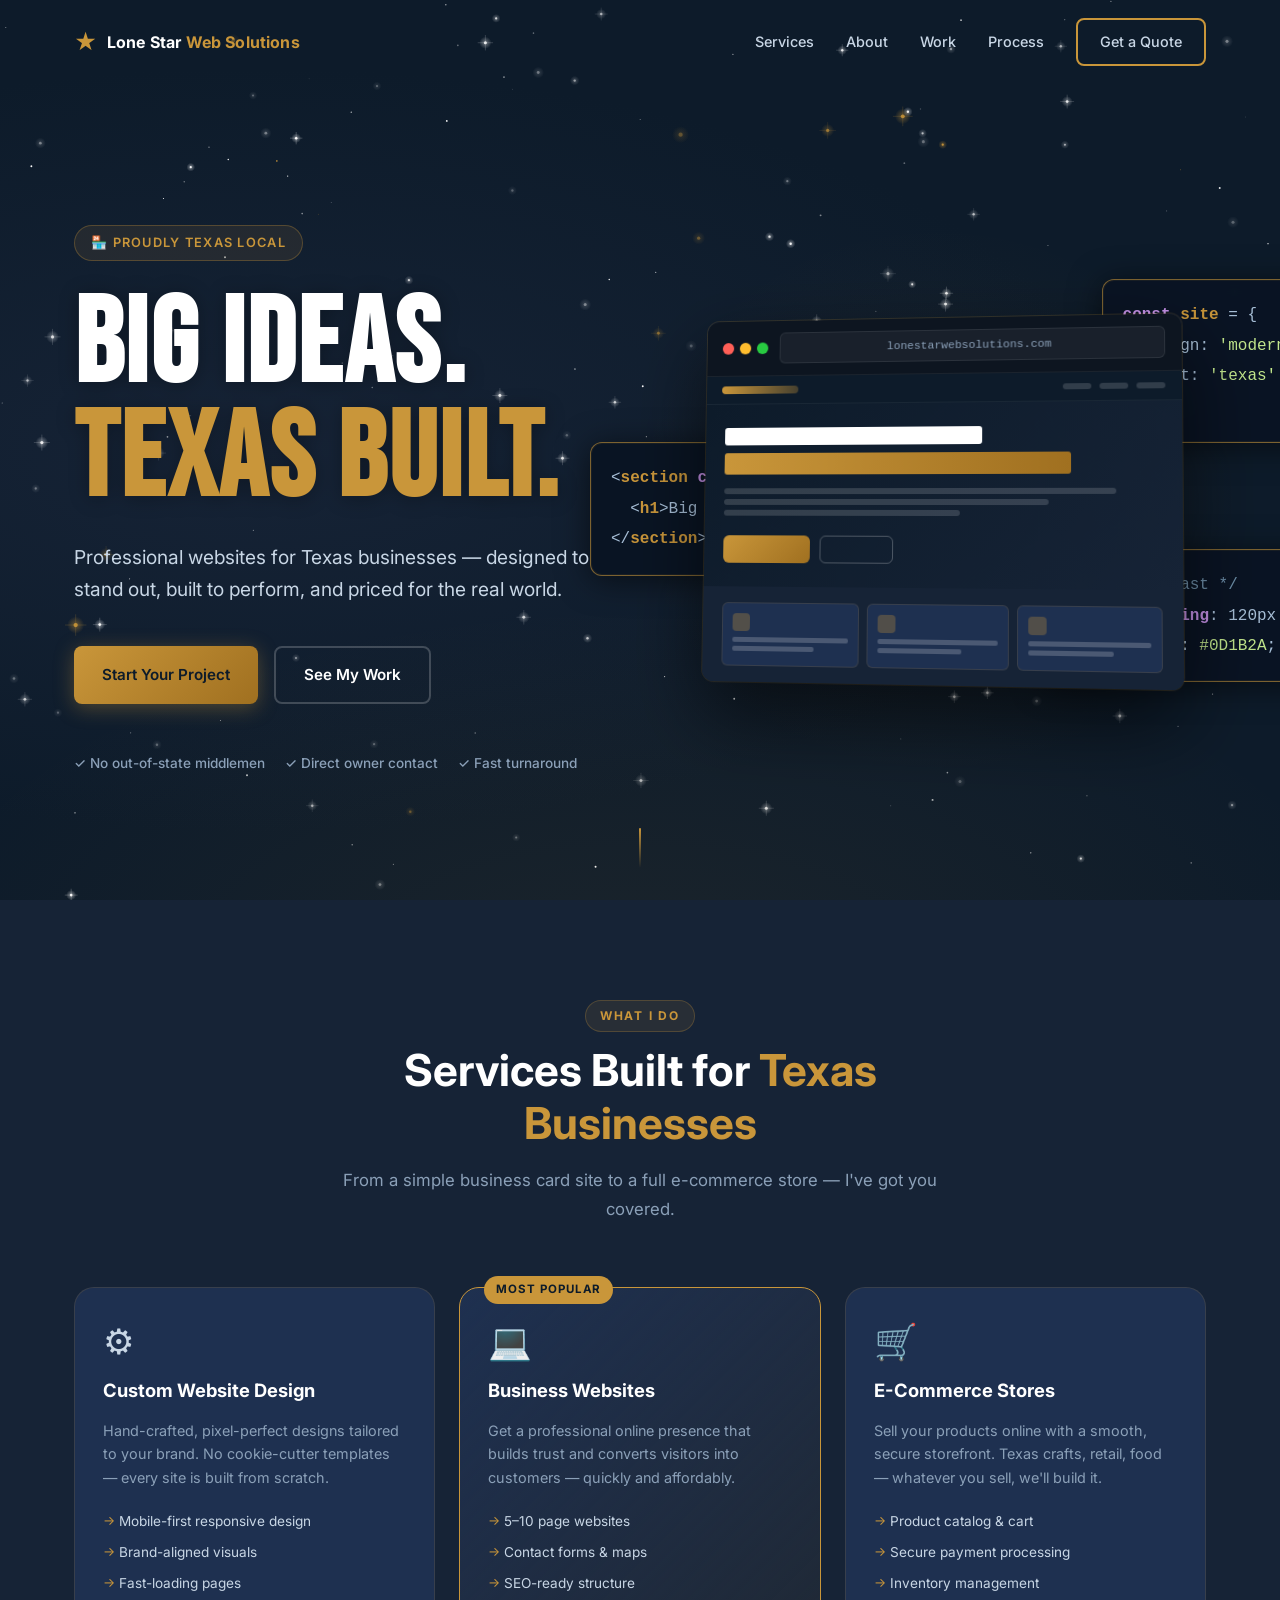
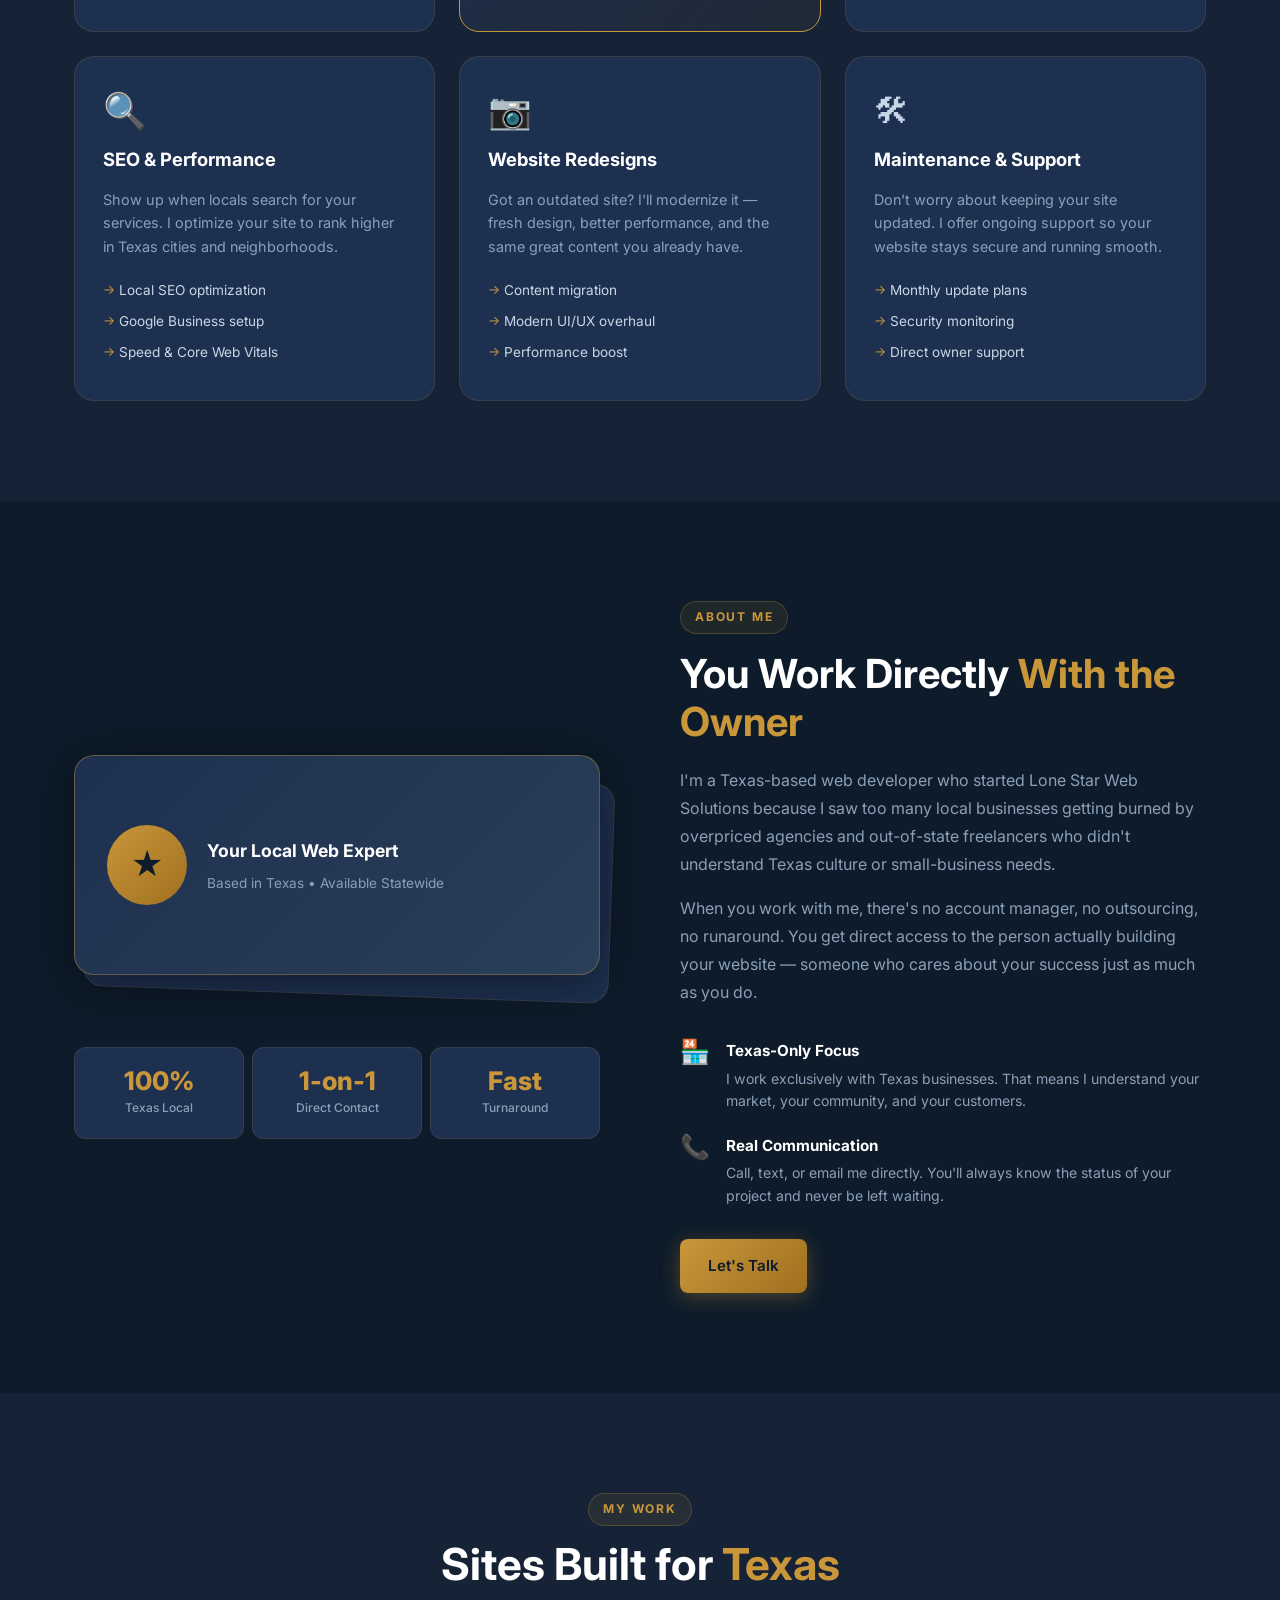
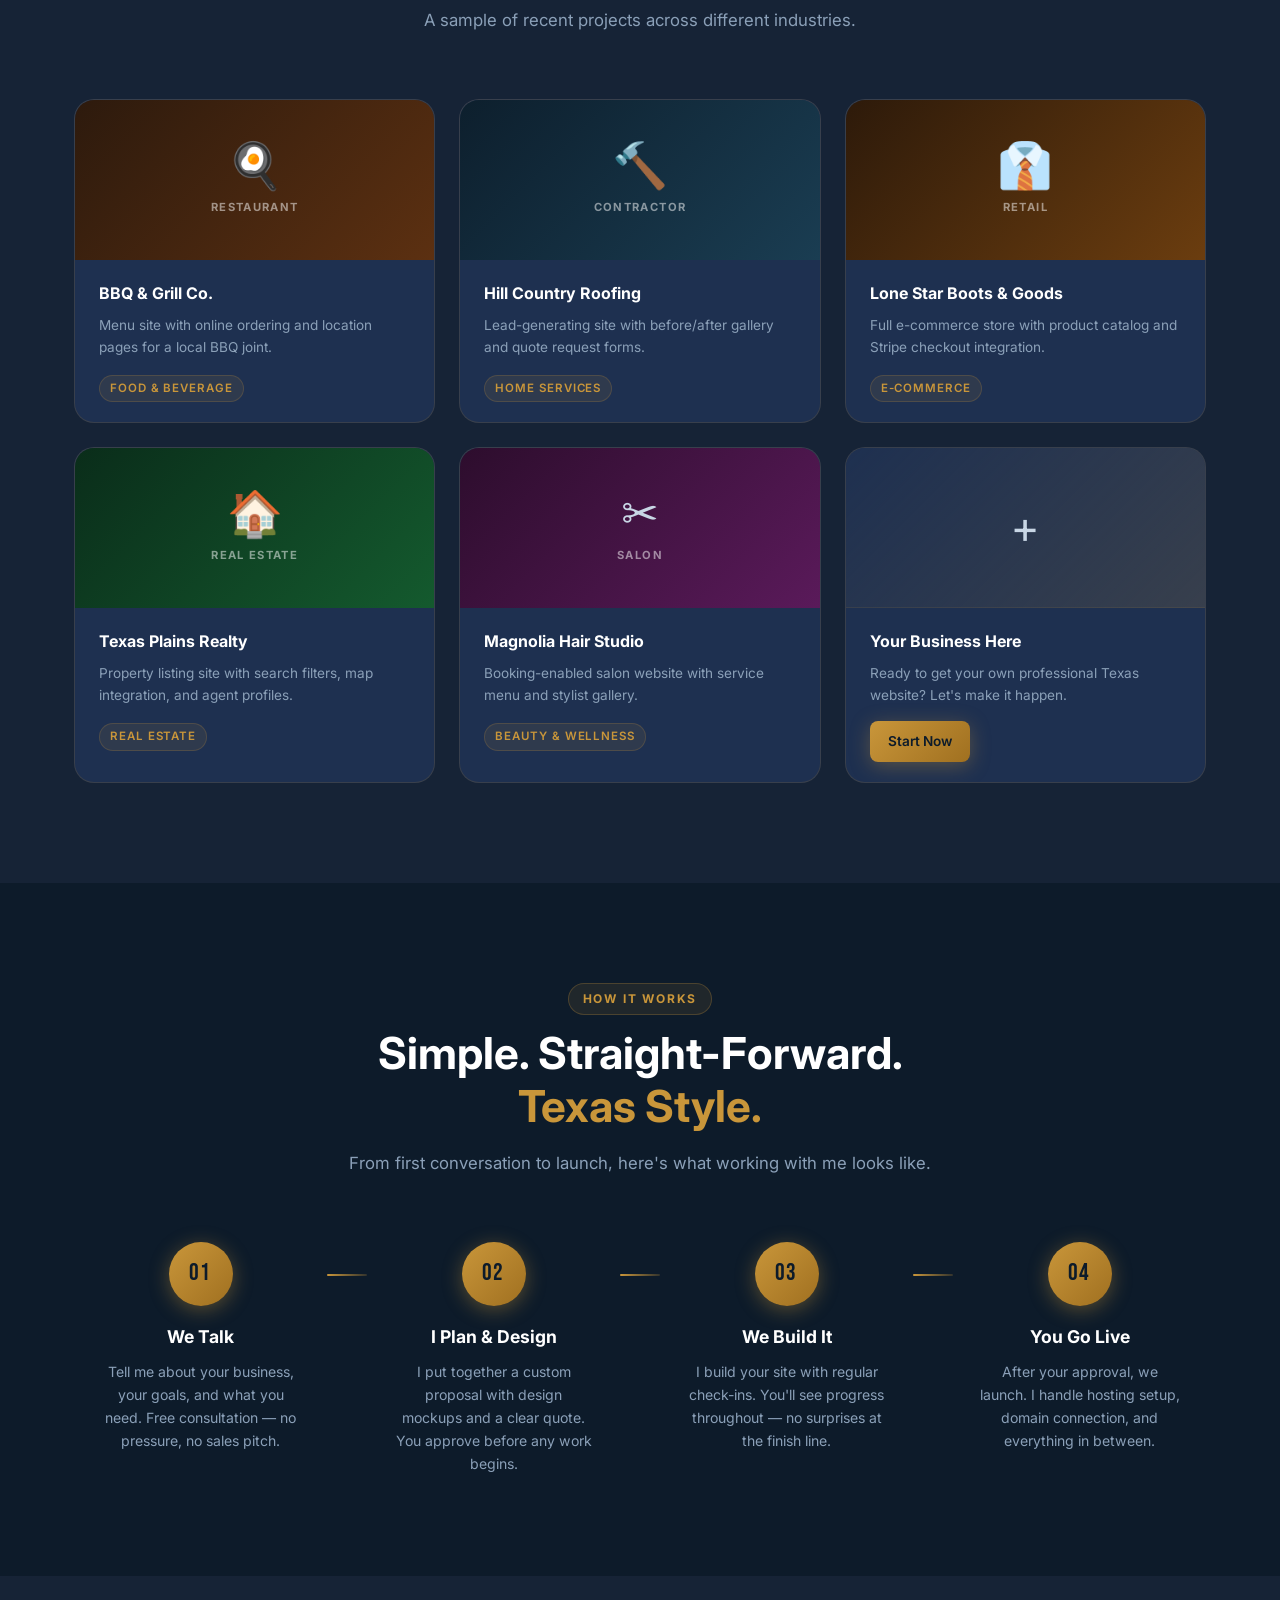
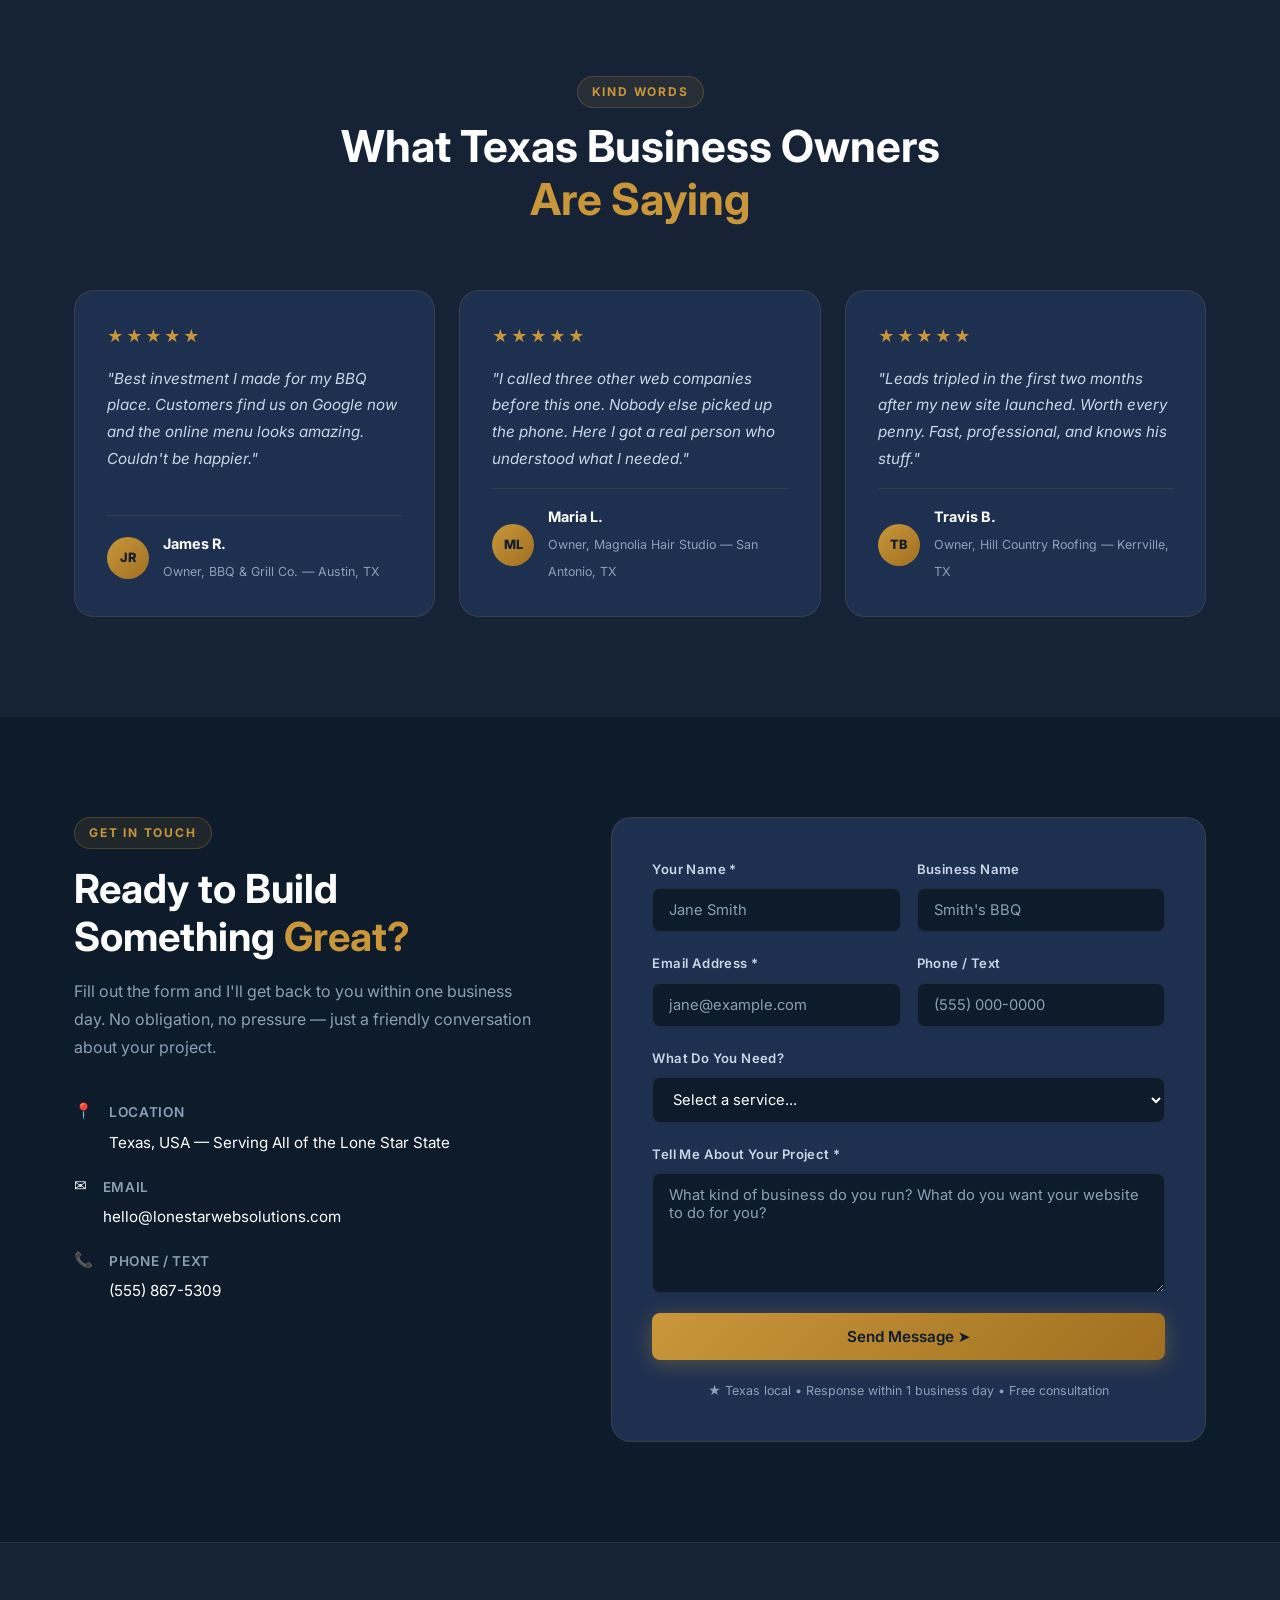
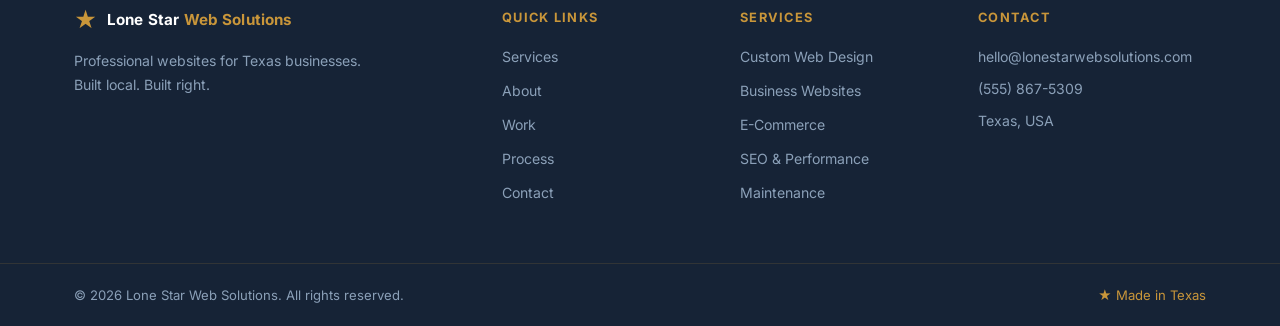
==== commit 5bec7b30: "Update index.html" ====
--- a/index.html
+++ b/index.html
@@ -771,80 +771,57 @@
 window.addEventListener('scroll',()=>{let current='';sections.forEach(section=>{if(window.scrollY>=section.offsetTop-120){current=section.getAttribute('id');}});navAnchors.forEach(a=>{a.style.color=a.getAttribute('href')==='#'+current?'var(--gold)':'';});},{passive:true});
 })();
 
-  // ── Twinkling star field ──
+  // ── Static star field ──
   (function(){
     const canvas = document.getElementById('starCanvas');
     const ctx = canvas.getContext('2d');
-    let stars = [];
     const STAR_COUNT = 180;
     const GOLD = [201, 150, 58];
     const WHITE = [255, 255, 255];
 
-    function resize() {
+    function rand(min, max) { return Math.random() * (max - min) + min; }
+
+    function draw() {
       canvas.width  = canvas.offsetWidth;
       canvas.height = canvas.offsetHeight;
-    }
-
-    function rand(min, max) { return Math.random() * (max - min) + min; }
-
-    function initStars() {
-      stars = [];
+      ctx.clearRect(0, 0, canvas.width, canvas.height);
       for (let i = 0; i < STAR_COUNT; i++) {
         const isGold = Math.random() < 0.08;
-        stars.push({
-          x: rand(0, canvas.width),
-          y: rand(0, canvas.height),
-          r: rand(0.4, isGold ? 2.2 : 1.6),
-          alpha: rand(0.2, 1),
-          delta: rand(0.003, 0.018) * (Math.random() < 0.5 ? 1 : -1),
-          speed: rand(0.04, 0.18),
-          phase: rand(0, Math.PI * 2),
-          color: isGold ? GOLD : WHITE,
-          twinkleAmp: rand(0.6, 1.0),
-        });
-      }
-    }
-
-    function draw(ts) {
-      ctx.clearRect(0, 0, canvas.width, canvas.height);
-      const t = ts * 0.001;
-      stars.forEach(s => {
-        const a = s.twinkleAmp * Math.sin(t * (s.speed * 20) + s.phase) + (1 - s.twinkleAmp * 0.5);
-        const alpha = Math.max(0, Math.min(1, a));
-        const [r, g, b] = s.color;
+        const [r, g, b] = isGold ? GOLD : WHITE;
+        const x = rand(0, canvas.width);
+        const y = rand(0, canvas.height);
+        const radius = rand(0.4, isGold ? 2.2 : 1.6);
+        const alpha = rand(0.2, 1);
         // Glow
-        if (s.r > 1) {
-          const grad = ctx.createRadialGradient(s.x, s.y, 0, s.x, s.y, s.r * 4);
+        if (radius > 1) {
+          const grad = ctx.createRadialGradient(x, y, 0, x, y, radius * 4);
           grad.addColorStop(0, `rgba(${r},${g},${b},${alpha * 0.5})`);
           grad.addColorStop(1, `rgba(${r},${g},${b},0)`);
           ctx.beginPath();
-          ctx.arc(s.x, s.y, s.r * 4, 0, Math.PI * 2);
+          ctx.arc(x, y, radius * 4, 0, Math.PI * 2);
           ctx.fillStyle = grad;
           ctx.fill();
         }
         // Core dot
         ctx.beginPath();
-        ctx.arc(s.x, s.y, s.r, 0, Math.PI * 2);
+        ctx.arc(x, y, radius, 0, Math.PI * 2);
         ctx.fillStyle = `rgba(${r},${g},${b},${alpha})`;
         ctx.fill();
         // Cross sparkle on larger stars
-        if (s.r > 1.2 && alpha > 0.5) {
+        if (radius > 1.2 && alpha > 0.5) {
           ctx.strokeStyle = `rgba(${r},${g},${b},${alpha * 0.35})`;
           ctx.lineWidth = 0.6;
-          const len = s.r * 5;
+          const len = radius * 5;
           ctx.beginPath();
-          ctx.moveTo(s.x - len, s.y); ctx.lineTo(s.x + len, s.y);
-          ctx.moveTo(s.x, s.y - len); ctx.lineTo(s.x, s.y + len);
+          ctx.moveTo(x - len, y); ctx.lineTo(x + len, y);
+          ctx.moveTo(x, y - len); ctx.lineTo(x, y + len);
           ctx.stroke();
         }
-      });
-      requestAnimationFrame(draw);
+      }
     }
 
-    resize();
-    initStars();
-    requestAnimationFrame(draw);
-    window.addEventListener('resize', () => { resize(); initStars(); }, { passive: true });
+    draw();
+    window.addEventListener('resize', draw, { passive: true });
   })();
   </script>
 </body>
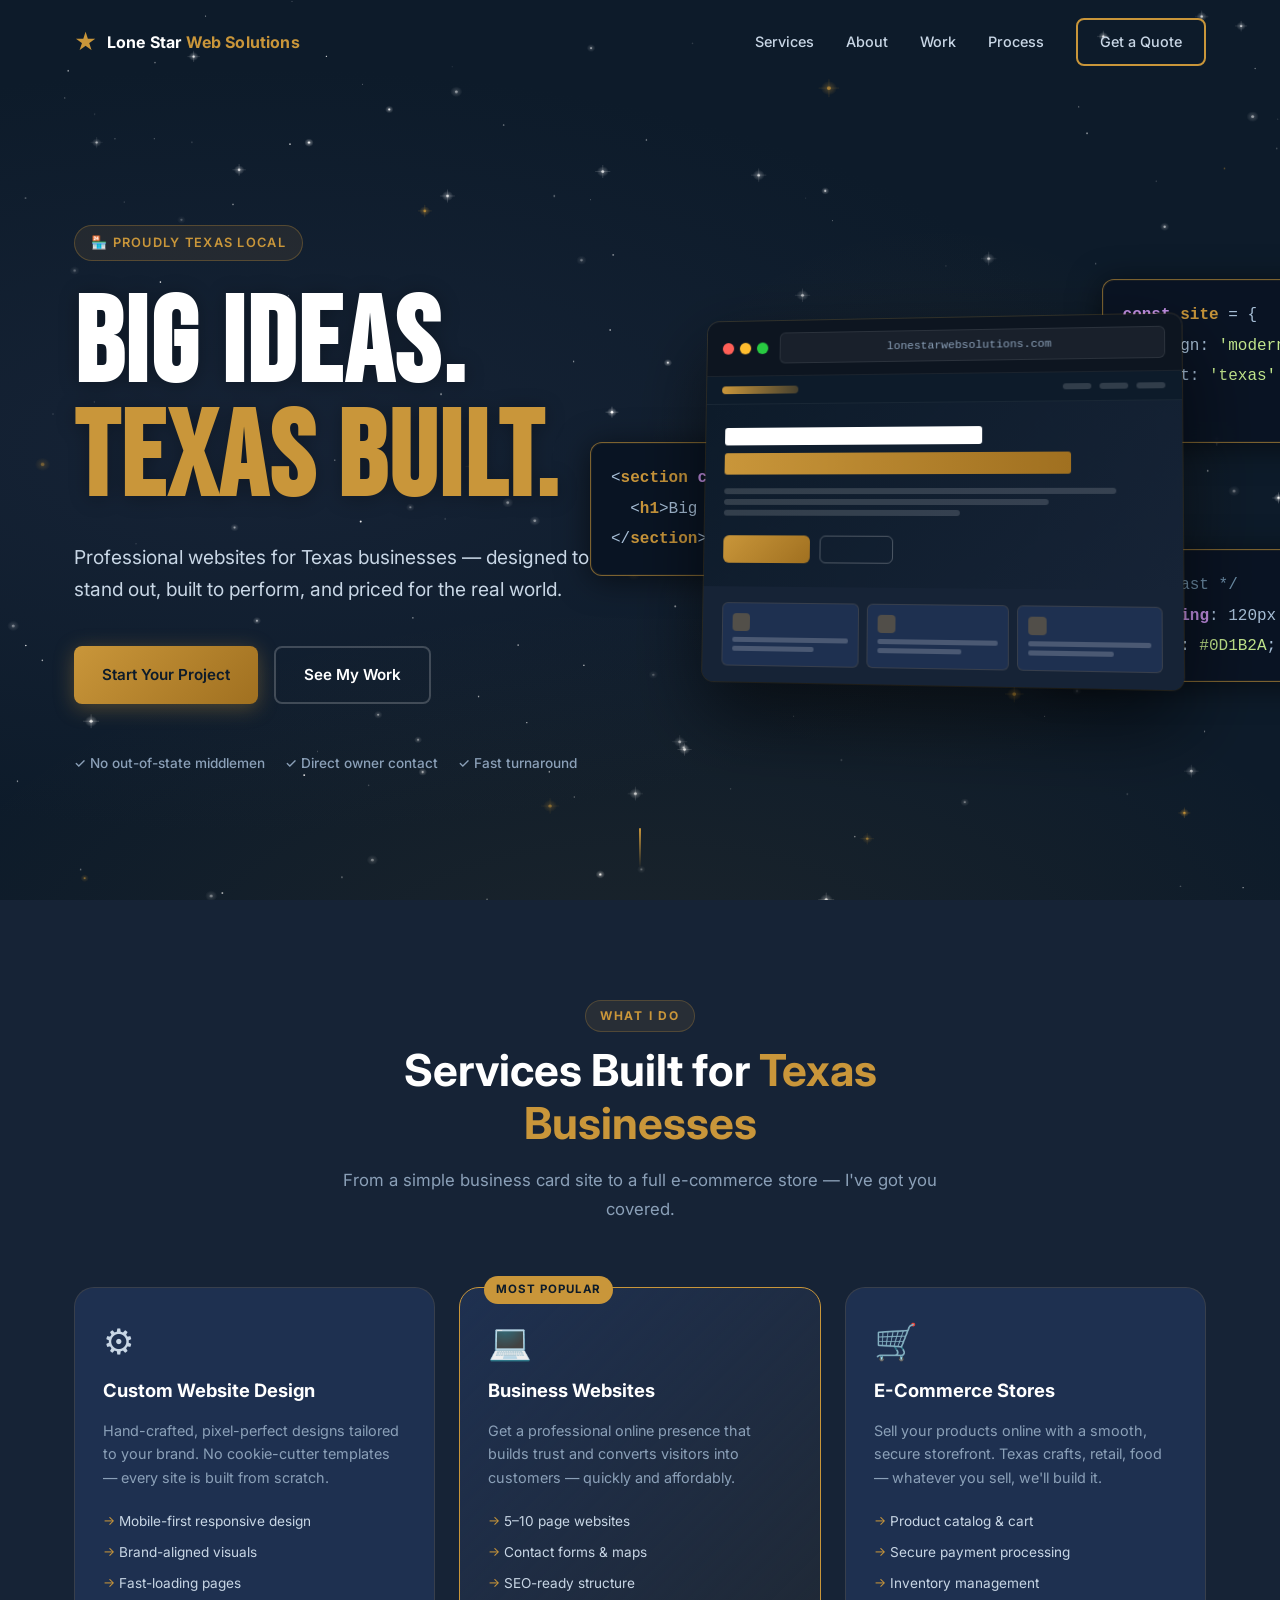
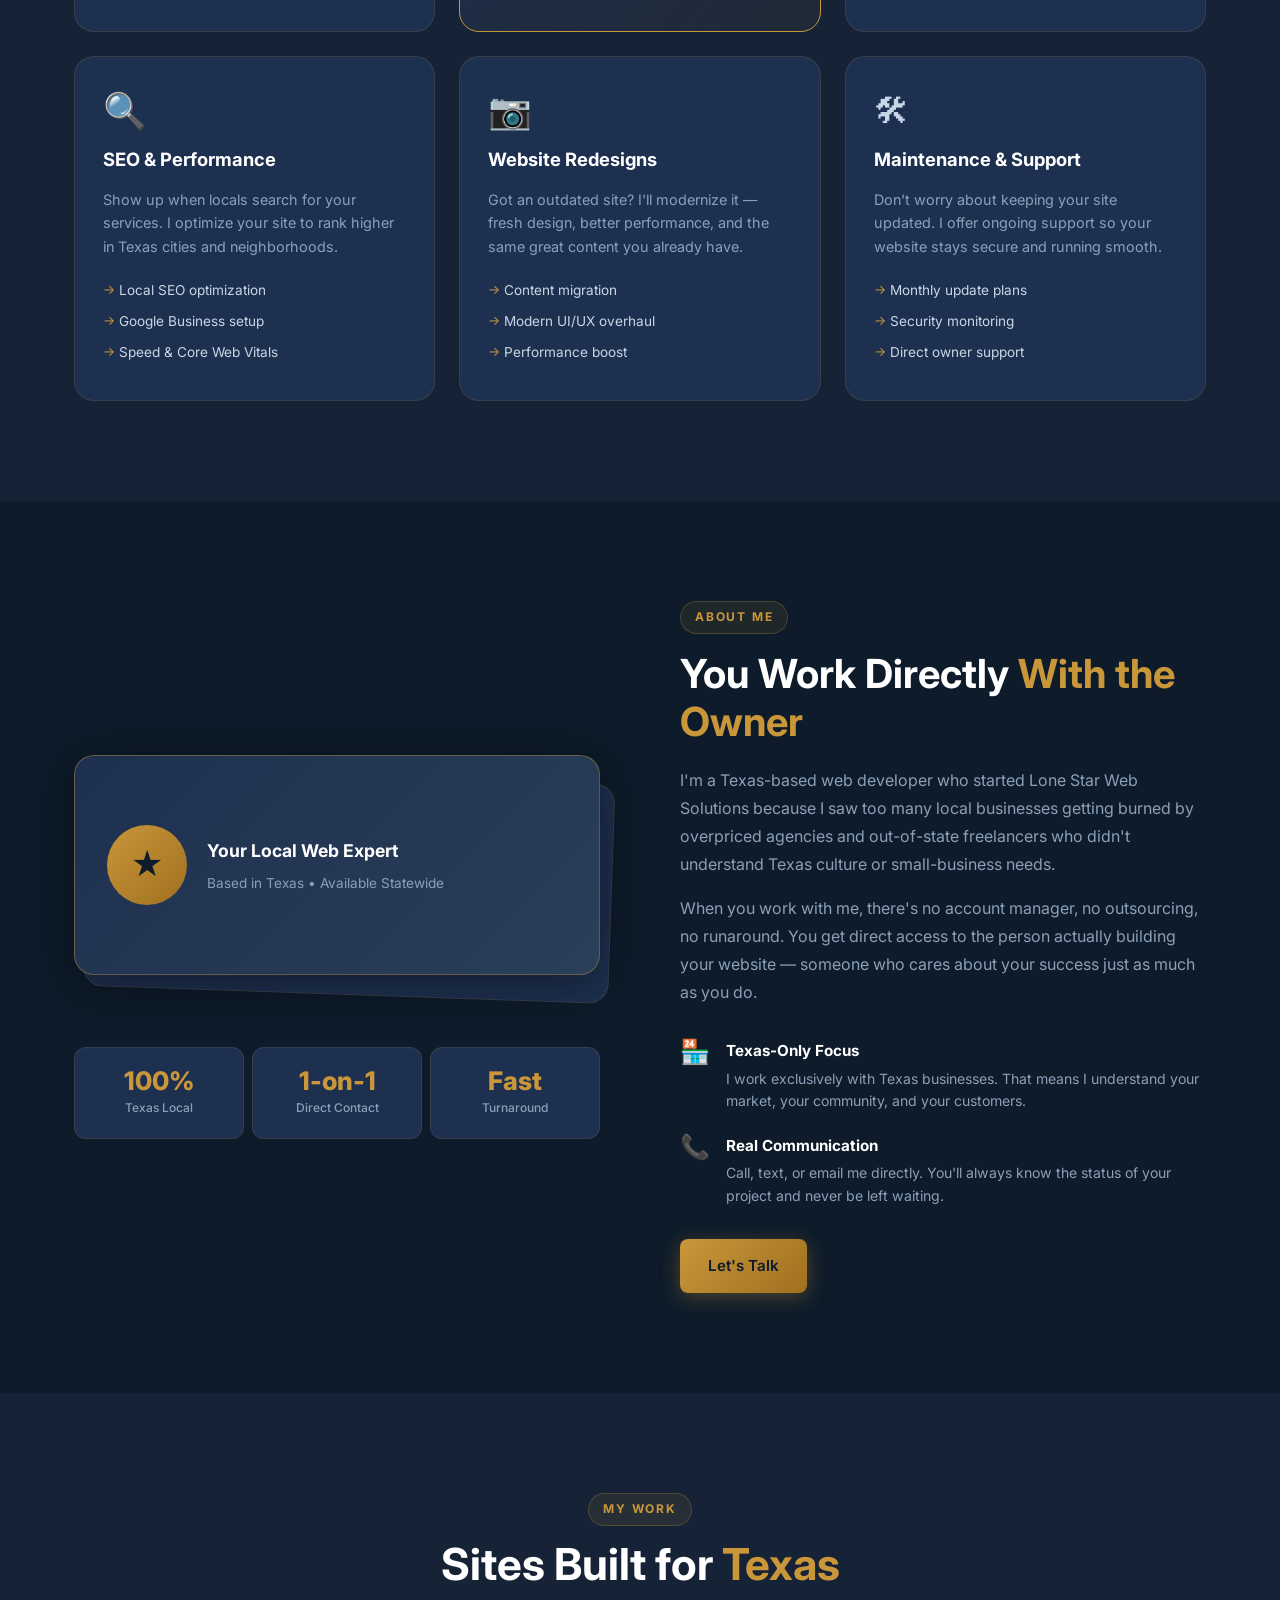
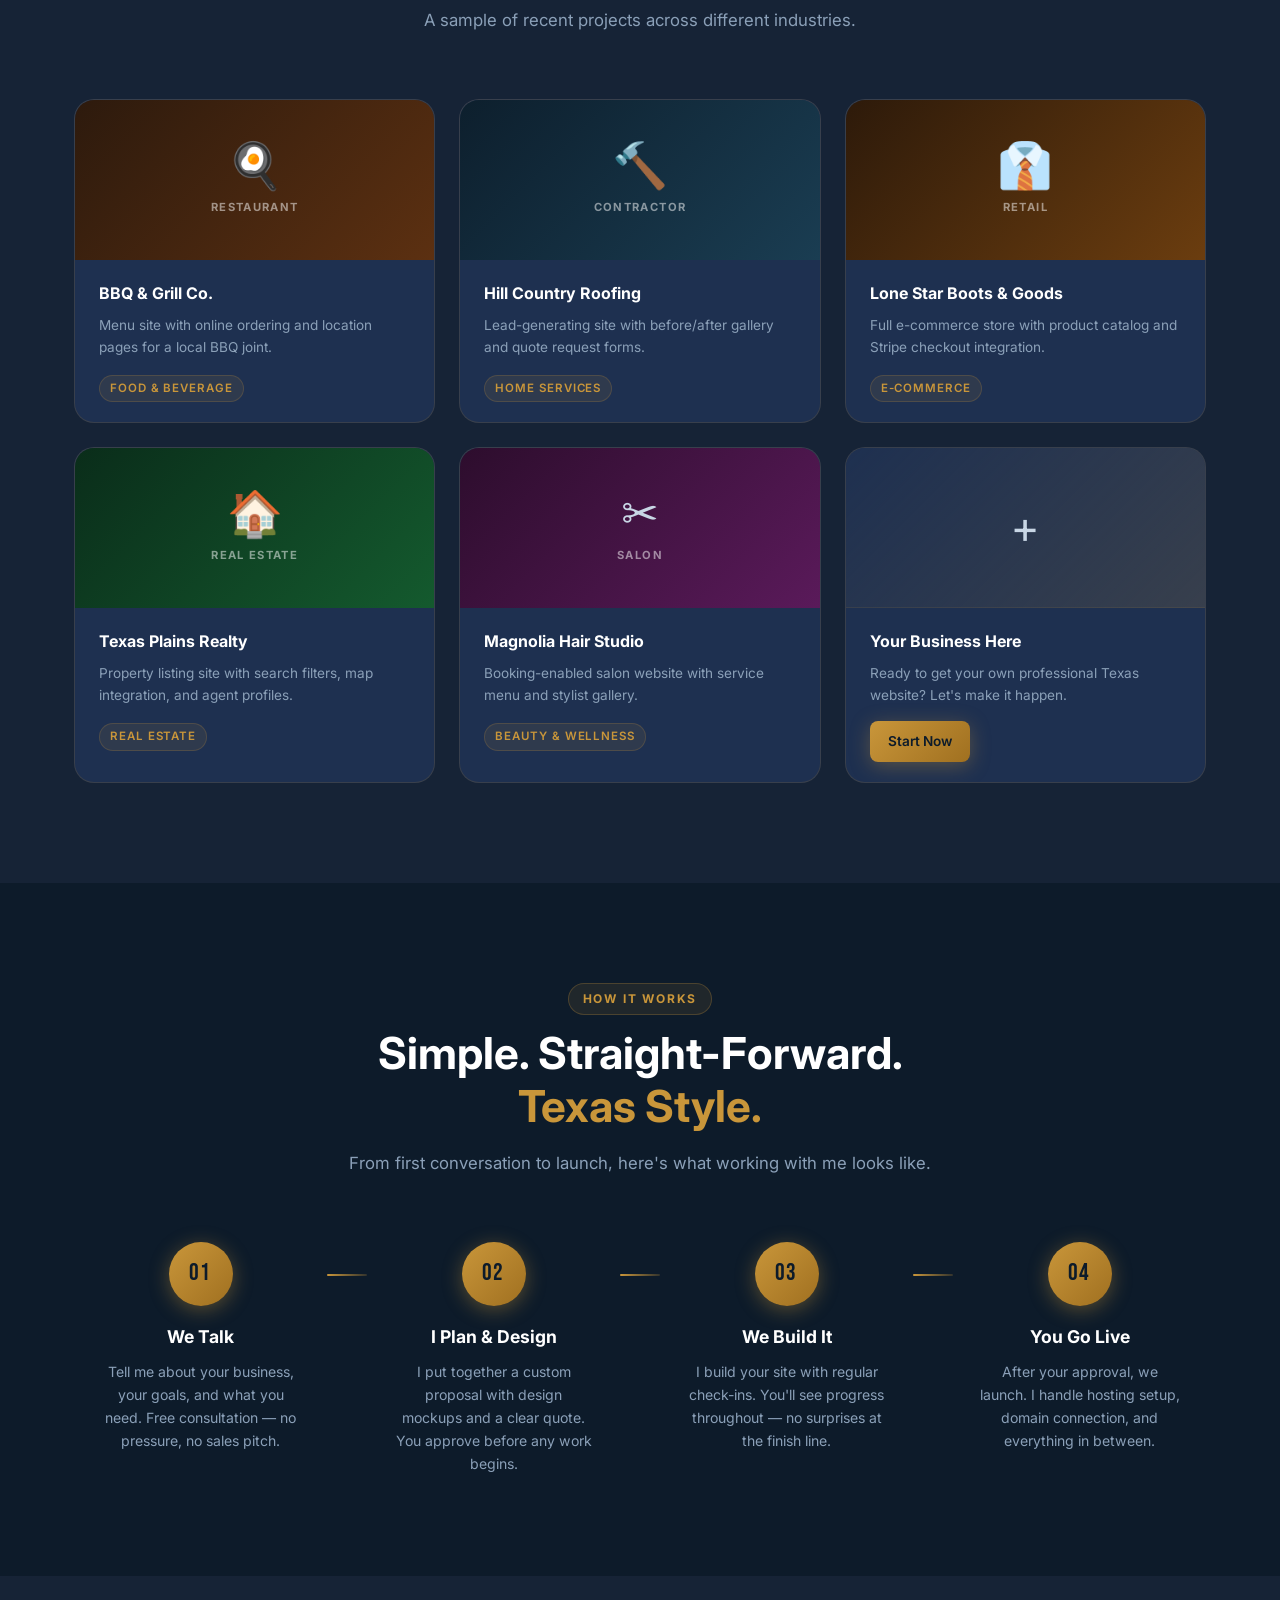
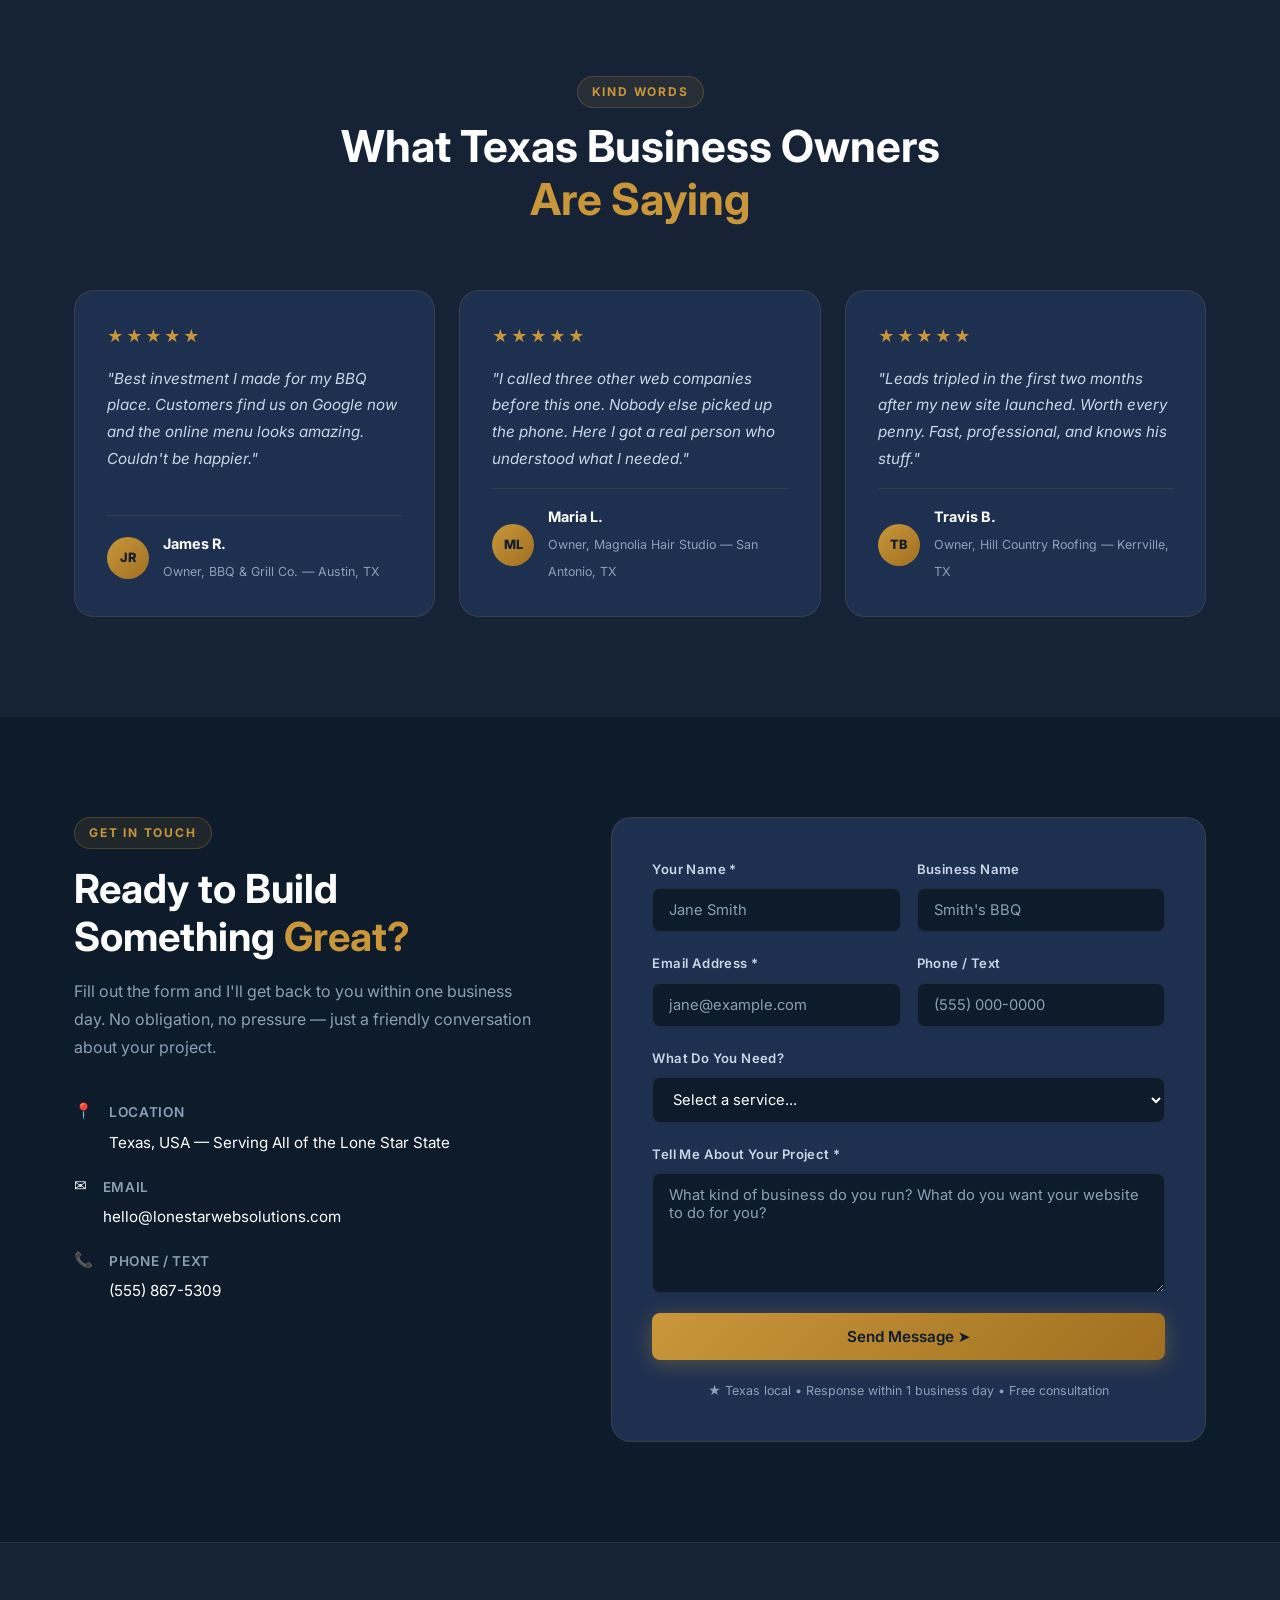
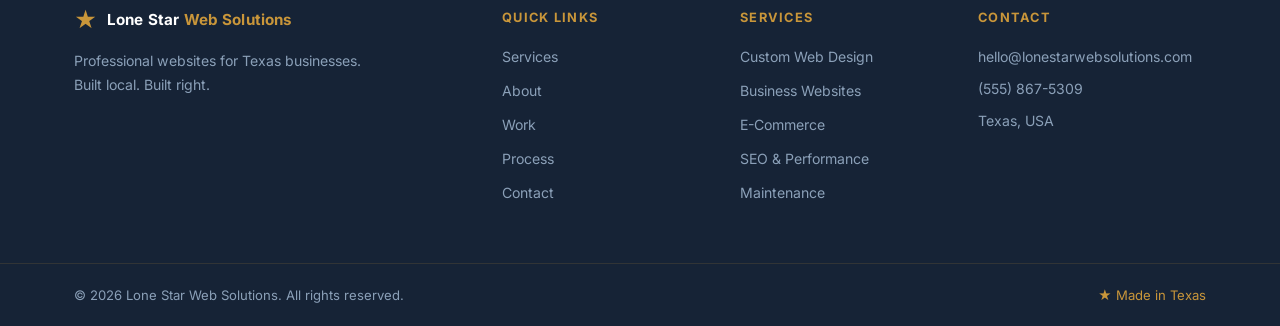
==== commit 1354cb3e: "Update index.html" ====
--- a/index.html
+++ b/index.html
@@ -821,7 +821,11 @@
     }
 
     draw();
-    window.addEventListener('resize', draw, { passive: true });
+    let resizeTimer;
+    window.addEventListener('resize', () => {
+      clearTimeout(resizeTimer);
+      resizeTimer = setTimeout(draw, 300);
+    }, { passive: true });
   })();
   </script>
 </body>
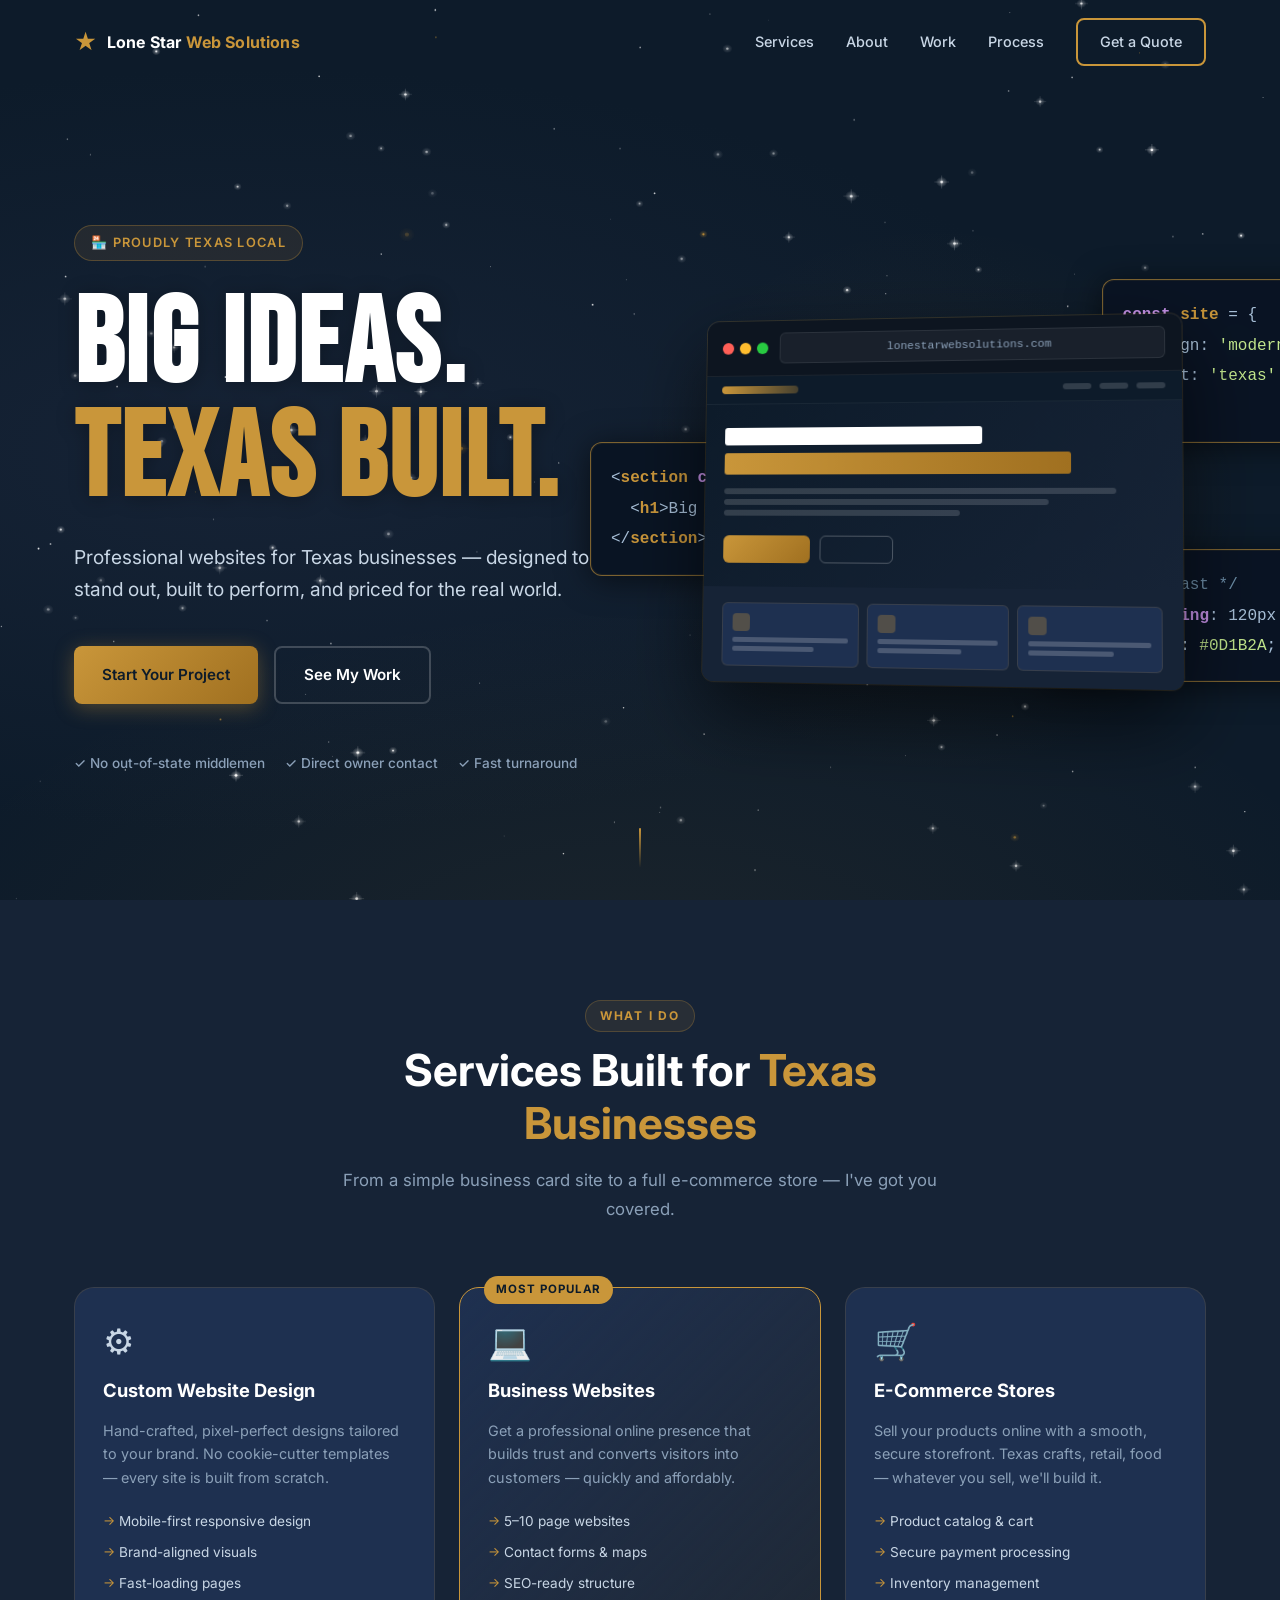
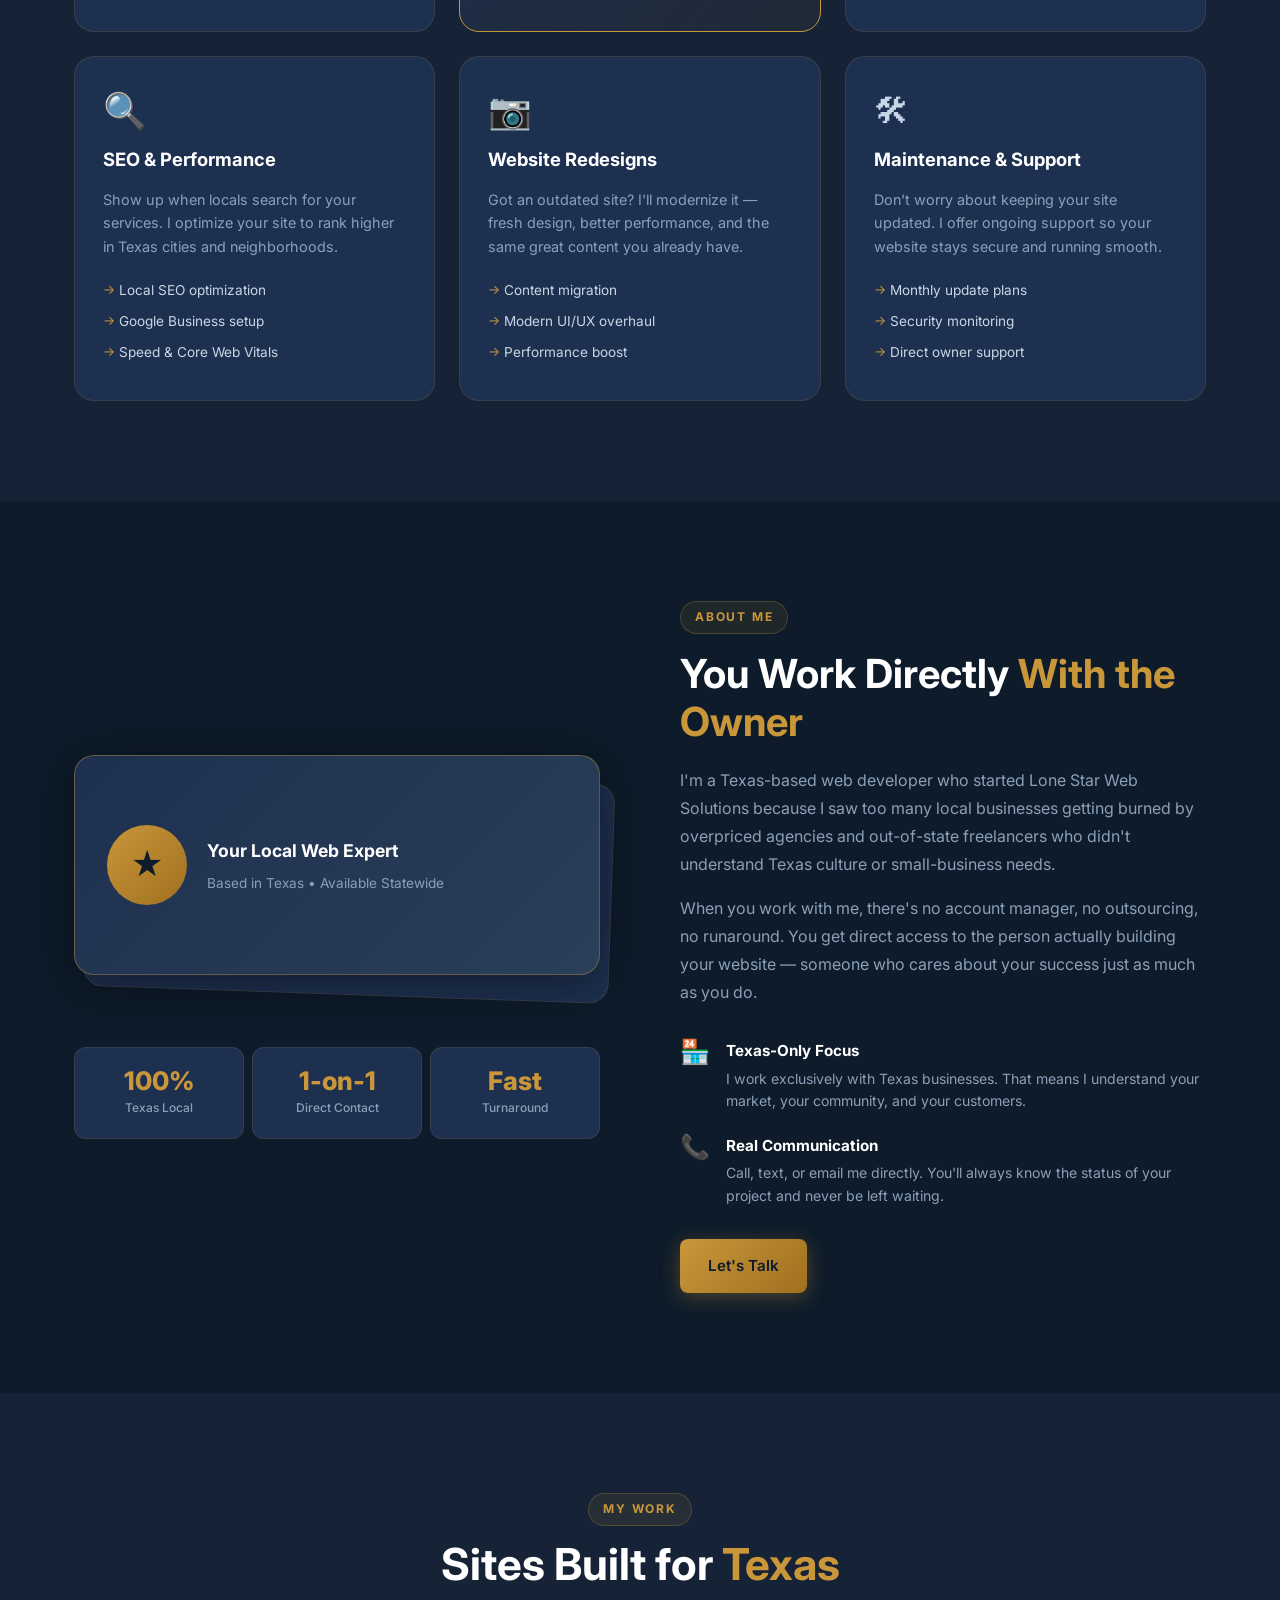
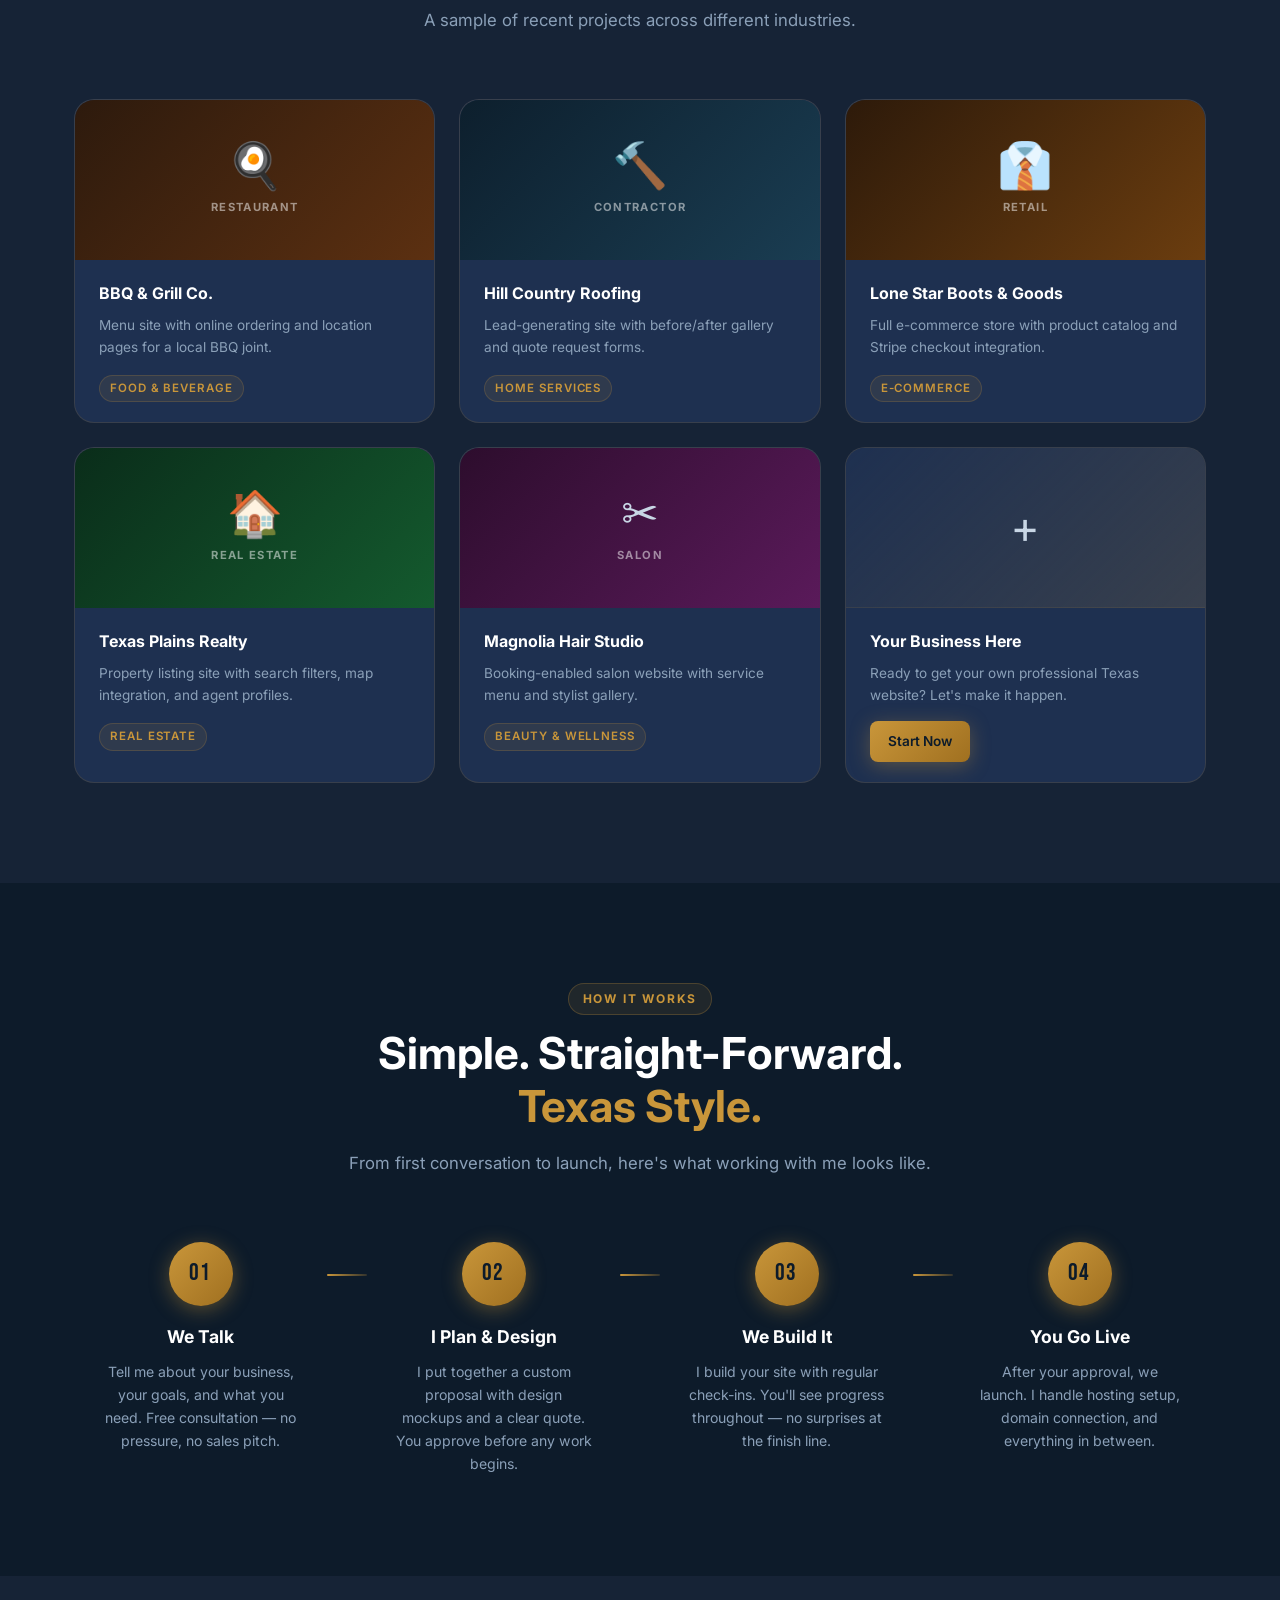
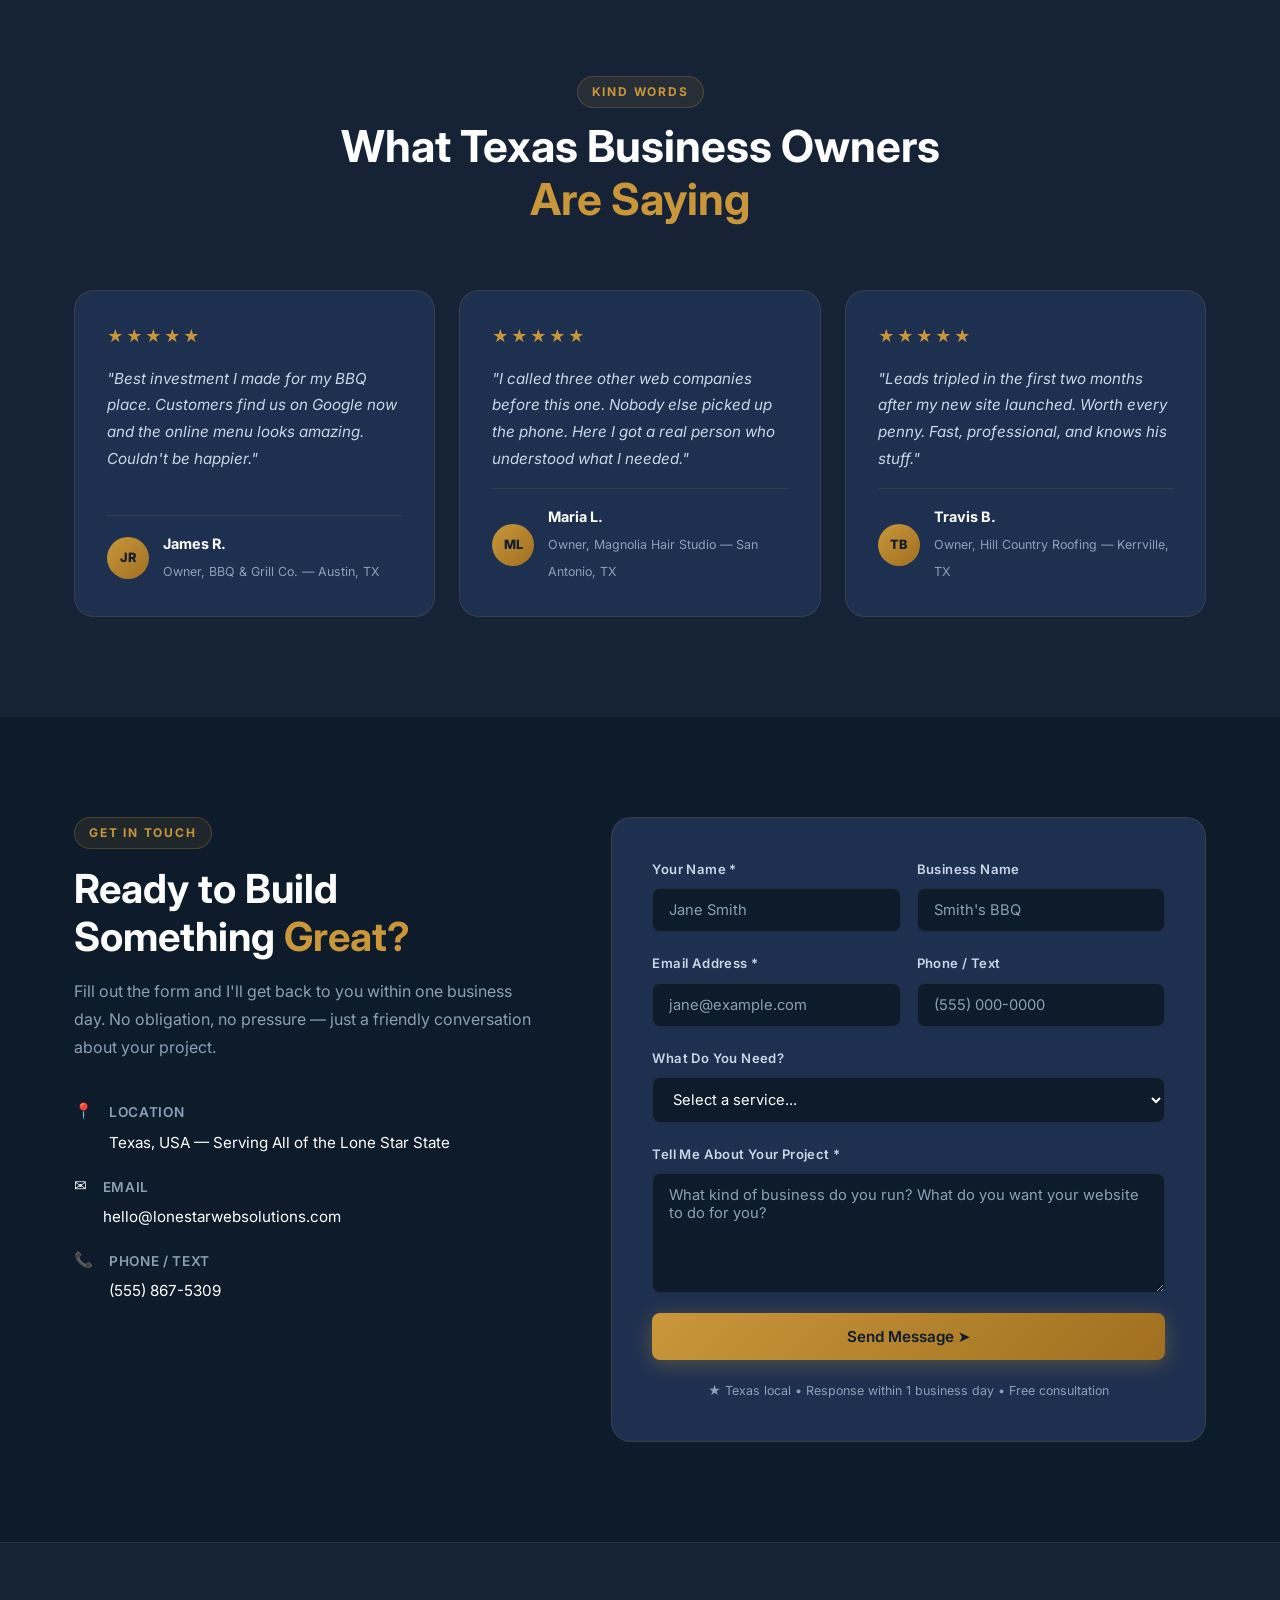
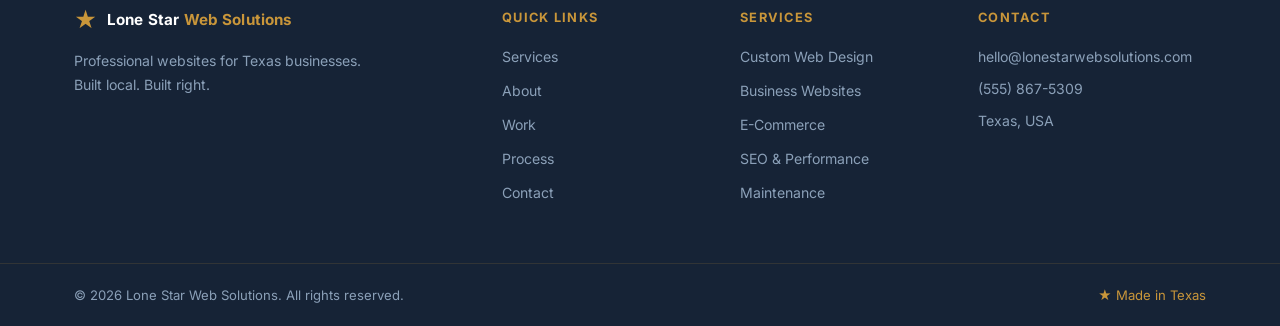
==== commit 1f948b9c: "Update index.html" ====
--- a/index.html
+++ b/index.html
@@ -201,8 +201,8 @@
 @keyframes floatB{0%,100%{transform:translateY(0px)}50%{transform:translateY(8px)}}
 .mockup-glow{position:absolute;inset:-40px;background:radial-gradient(ellipse at center,rgba(201,150,58,0.06) 0%,transparent 70%);pointer-events:none;z-index:0}
 .browser-mockup{position:relative;z-index:1}
-@media(max-width:1024px){.hero-inner{grid-template-columns:1fr;gap:48px;padding:80px 24px 40px}.hero-graphic{height:360px}.browser-mockup{max-width:400px}.code-1,.code-2,.code-3{display:none}}
-@media(max-width:768px){.hero-inner{padding:72px 24px 32px}.hero-graphic{height:280px}.browser-mockup{max-width:320px}}
+@media(max-width:1024px){.hero-inner{grid-template-columns:1fr;gap:24px;padding:80px 24px 40px}.hero-graphic{height:320px}.browser-mockup{max-width:400px}.code-1,.code-2,.code-3{transform:scale(0.7);transform-origin:top right}}
+@media(max-width:768px){.hero-inner{padding:72px 24px 32px;gap:20px}.hero-graphic{height:240px}.browser-mockup{max-width:300px}.code-1,.code-2,.code-3{transform:scale(0.6);transform-origin:top right}}
 @media(max-width:1024px){.services-grid{grid-template-columns:repeat(2,1fr)}.portfolio-grid{grid-template-columns:repeat(2,1fr)}.testimonials-grid{grid-template-columns:repeat(2,1fr)}.about-grid{grid-template-columns:1fr;gap:48px}.about-visual{max-width:420px}.contact-grid{grid-template-columns:1fr;gap:48px}.footer-inner{grid-template-columns:1fr 1fr;gap:32px}}
 @media(max-width:768px){.section{padding:72px 0}.nav-links{display:none;position:fixed;top:0;left:0;right:0;bottom:0;background:rgba(13,27,42,0.98);backdrop-filter:blur(20px);flex-direction:column;align-items:center;justify-content:center;gap:32px;font-size:1.1rem;z-index:999}.nav-links.open{display:flex}.nav-toggle{display:flex;z-index:1001}.nav-toggle.open span:nth-child(1){transform:rotate(45deg) translate(5px,5px)}.nav-toggle.open span:nth-child(2){opacity:0}.nav-toggle.open span:nth-child(3){transform:rotate(-45deg) translate(5px,-5px)}.services-grid{grid-template-columns:1fr}.portfolio-grid{grid-template-columns:1fr}.testimonials-grid{grid-template-columns:1fr}.process-steps{flex-direction:column;align-items:center;gap:24px}.step-connector{width:2px;height:32px;background:linear-gradient(180deg,var(--gold),rgba(201,150,58,0.2));flex:0;margin-top:0}.form-row{grid-template-columns:1fr}.contact-form{padding:28px 20px}.footer-inner{grid-template-columns:1fr}.footer-bottom .container{flex-direction:column;text-align:center}}
 @media(max-width:480px){.hero-title{font-size:3.5rem}.hero-trust{flex-direction:column;gap:10px}.hero-cta{flex-direction:column}.hero-cta .btn{text-align:center;justify-content:center}.about-stats{flex-direction:column}}
@@ -821,10 +821,12 @@
     }
 
     draw();
-    let resizeTimer;
+    let lastWidth = canvas.offsetWidth;
     window.addEventListener('resize', () => {
-      clearTimeout(resizeTimer);
-      resizeTimer = setTimeout(draw, 300);
+      if (canvas.offsetWidth !== lastWidth) {
+        lastWidth = canvas.offsetWidth;
+        draw();
+      }
     }, { passive: true });
   })();
   </script>
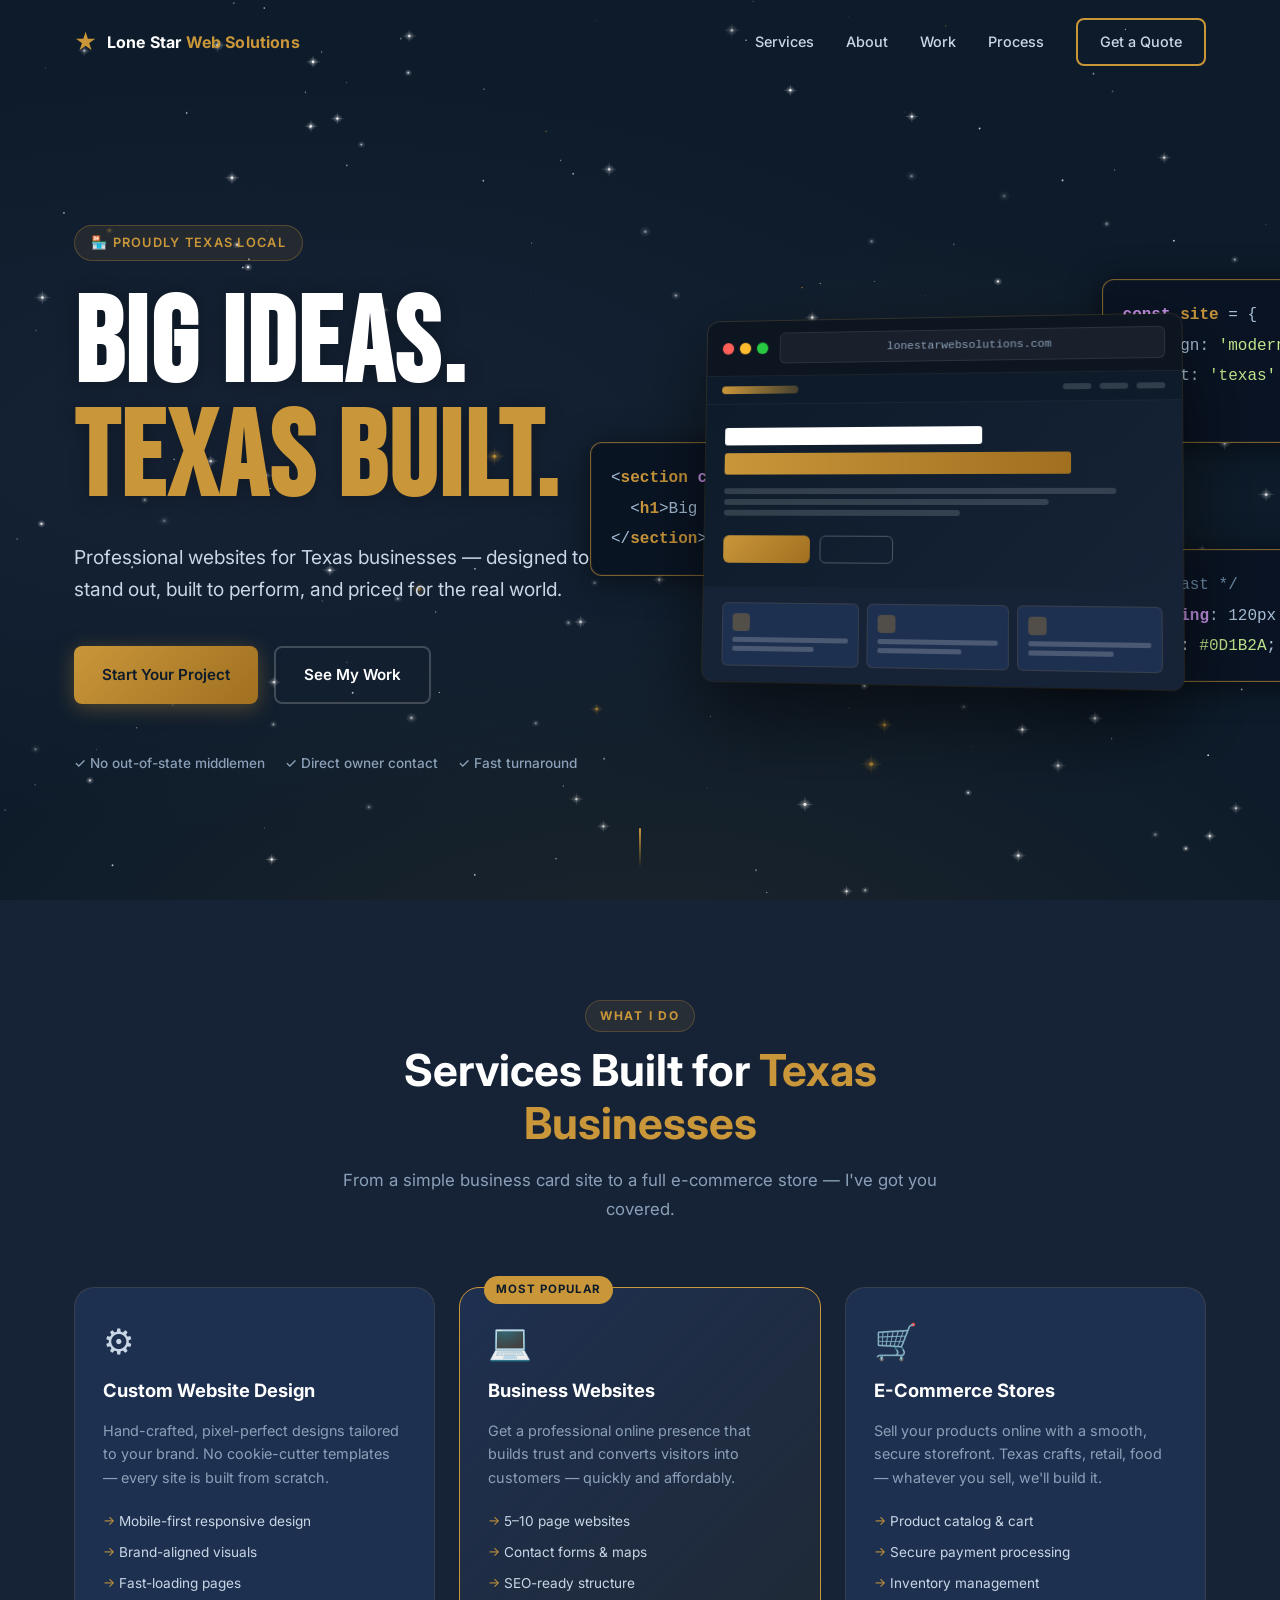
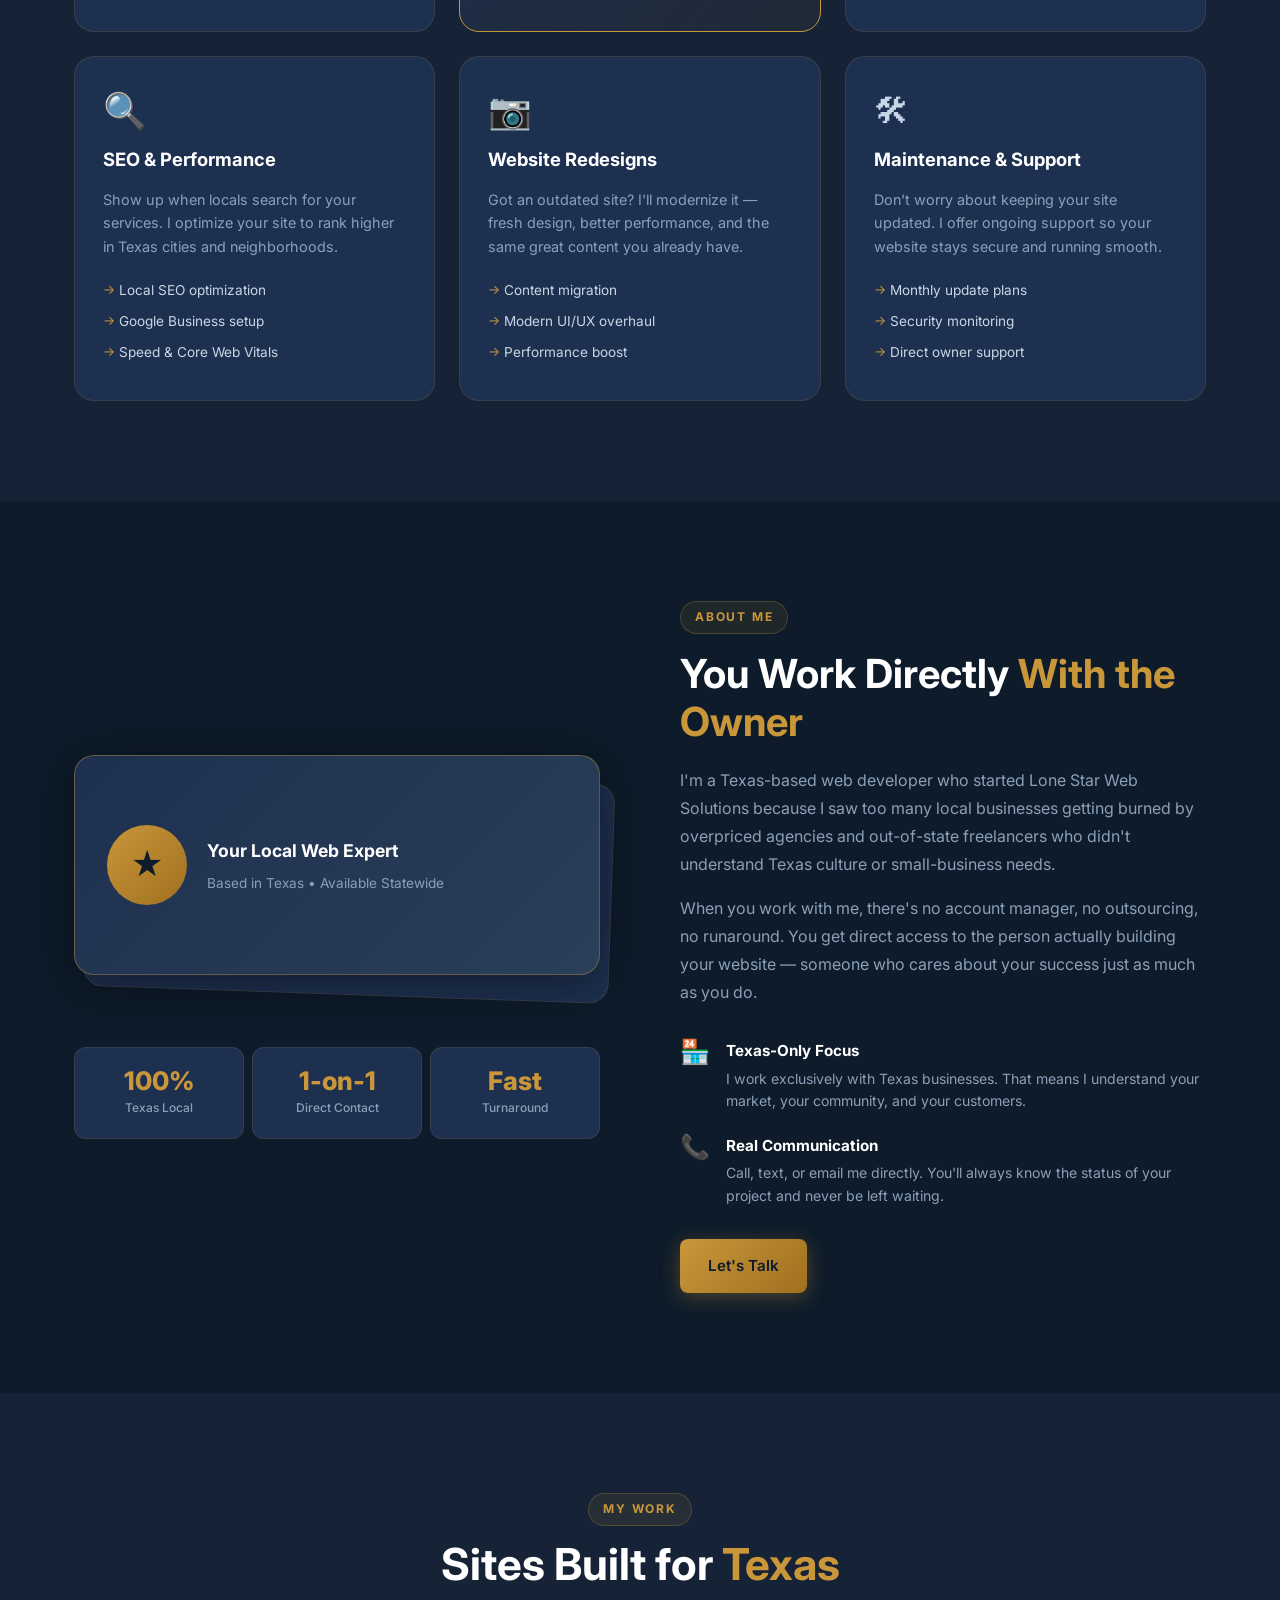
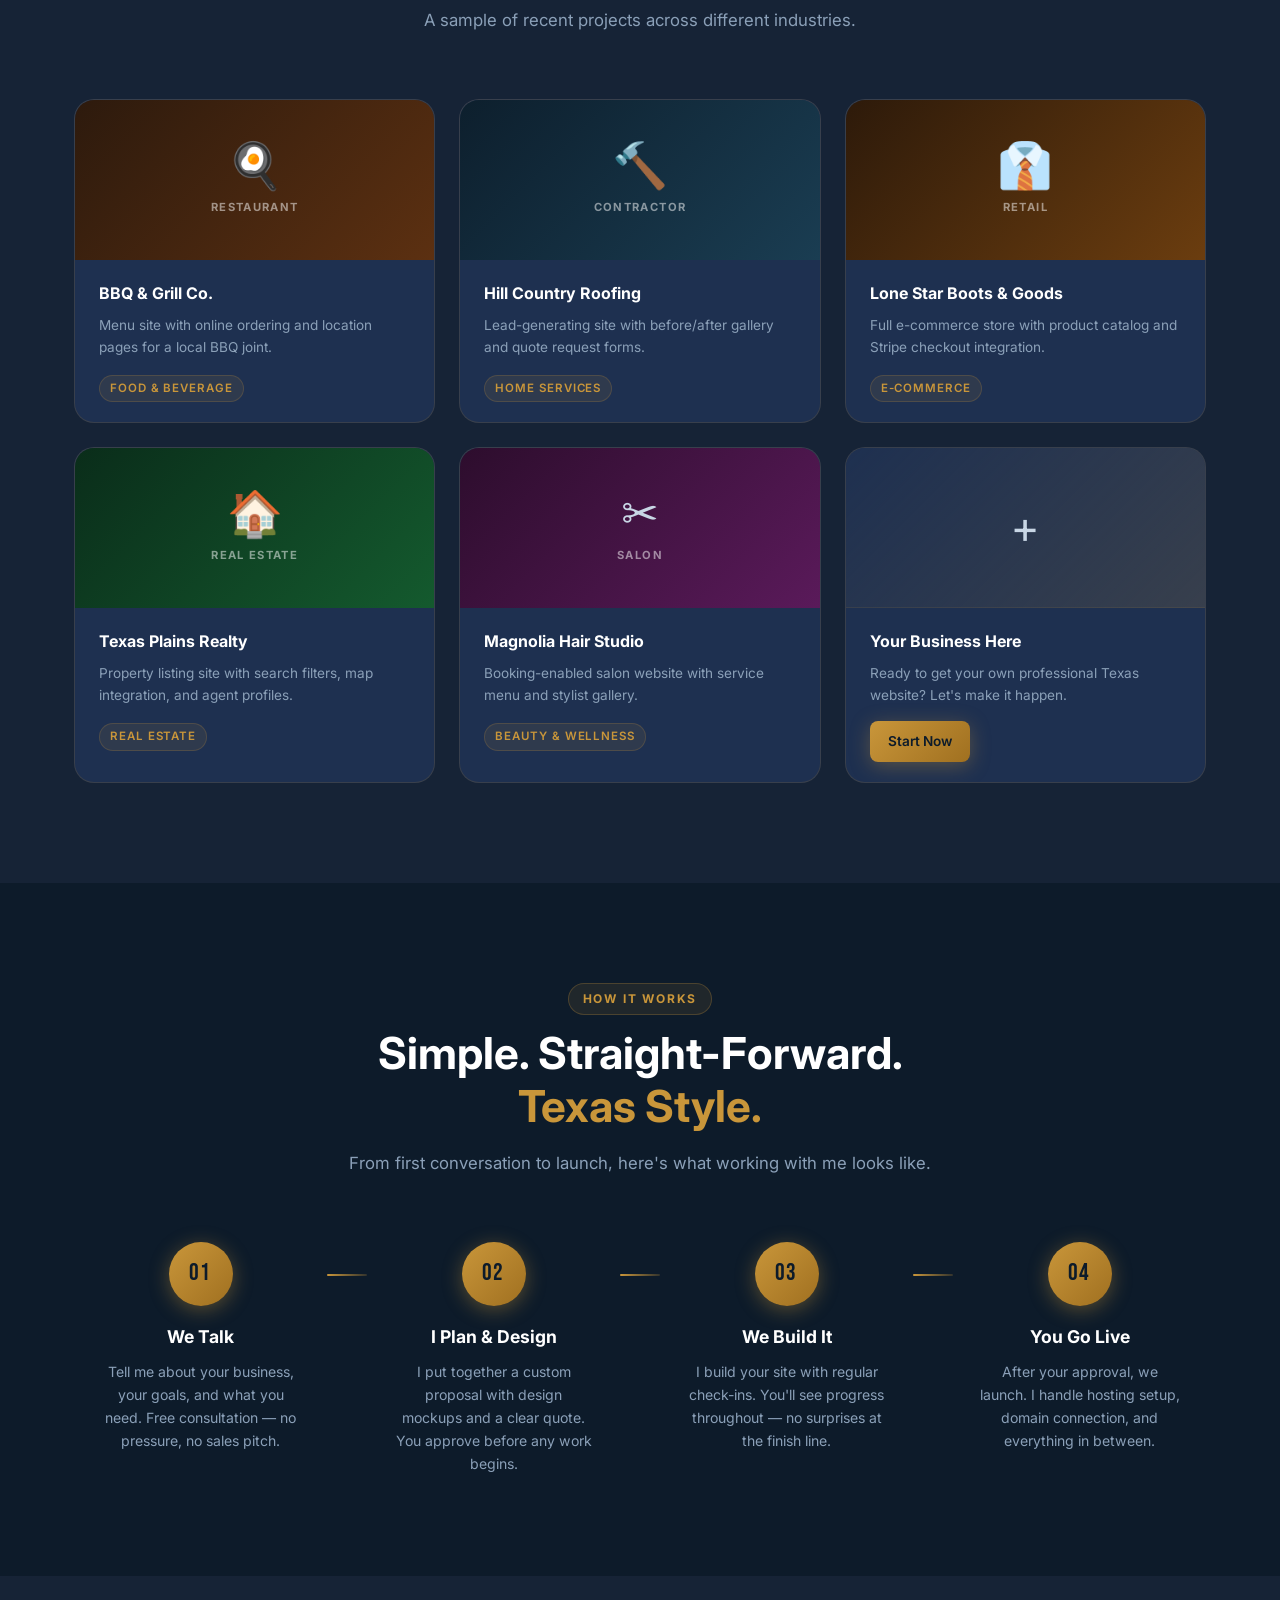
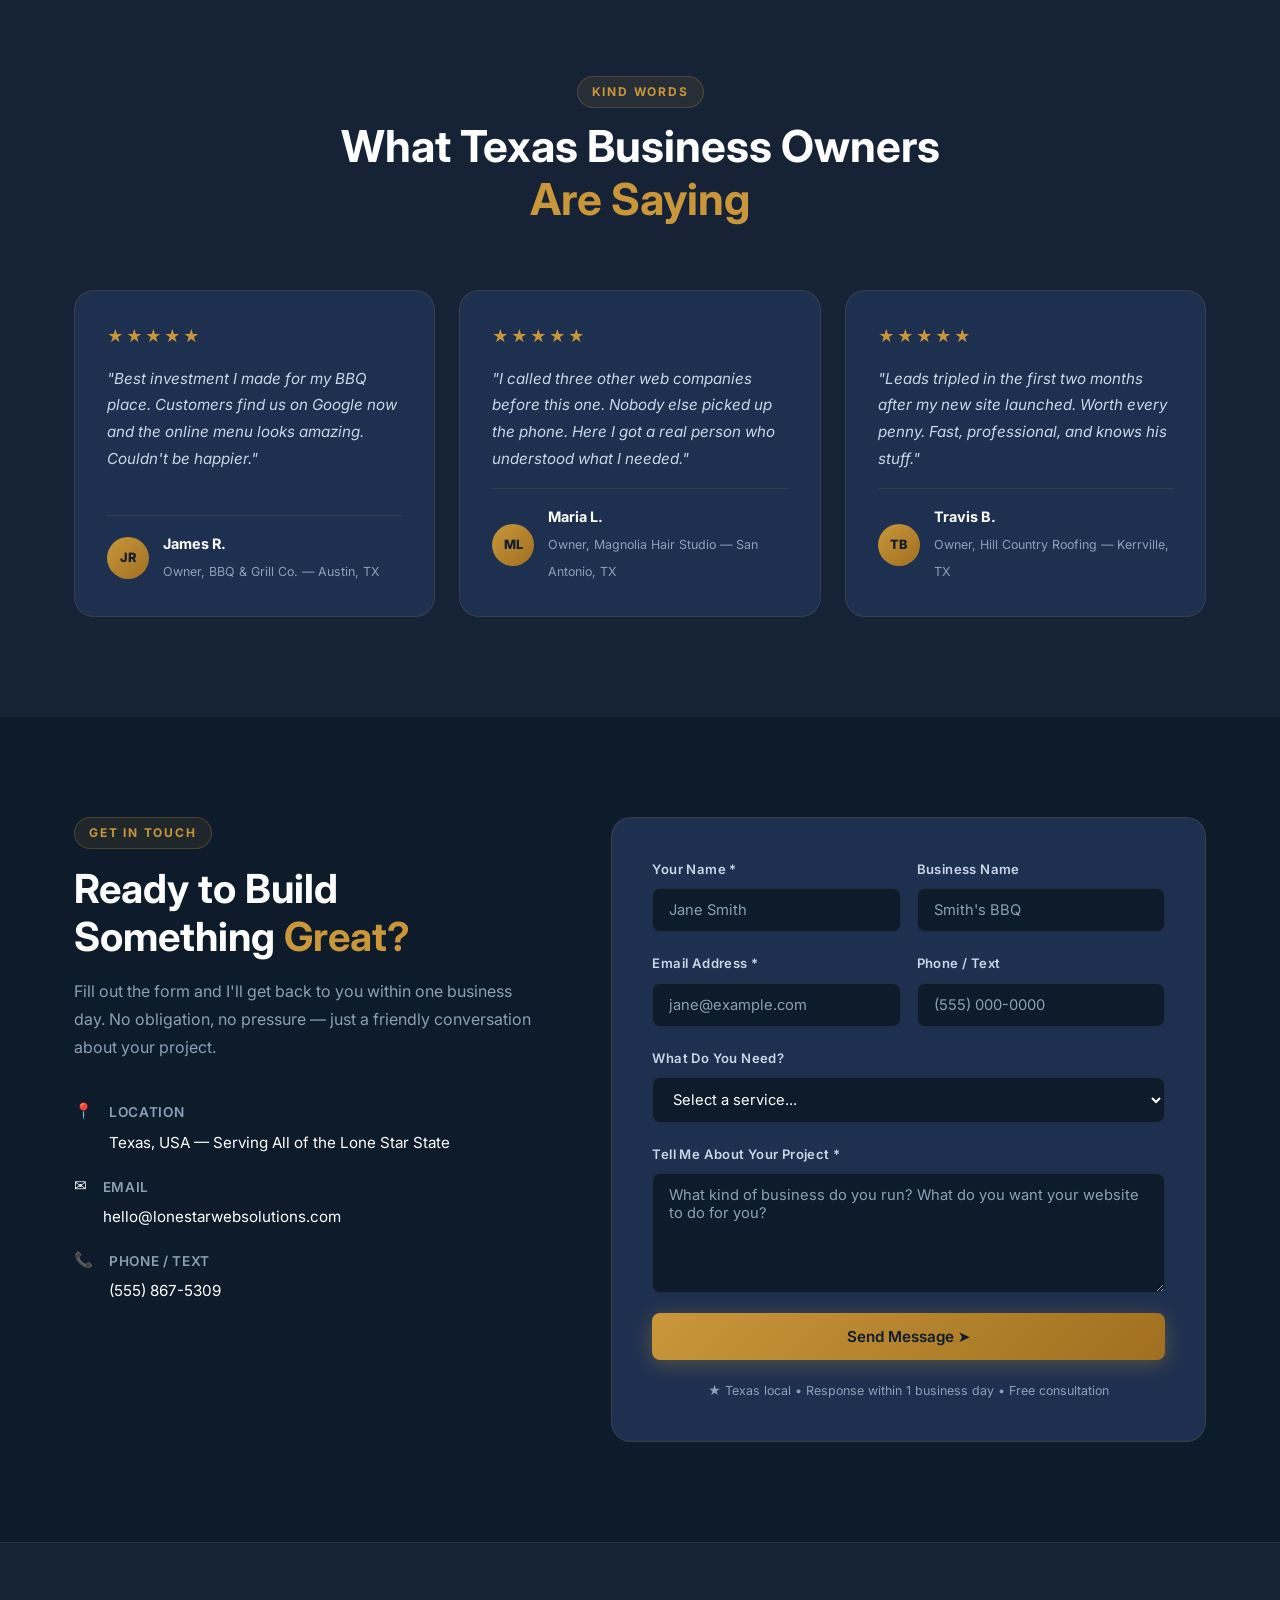
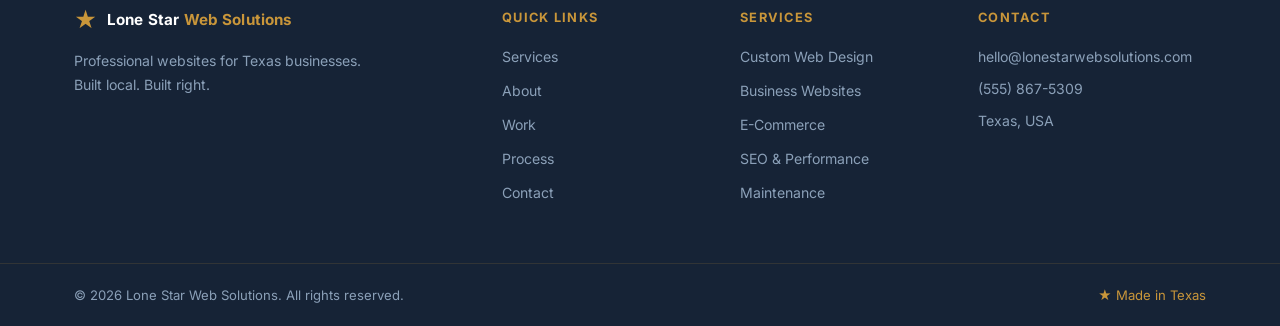
==== commit 892121fb: "Update index.html" ====
--- a/index.html
+++ b/index.html
@@ -201,11 +201,11 @@
 @keyframes floatB{0%,100%{transform:translateY(0px)}50%{transform:translateY(8px)}}
 .mockup-glow{position:absolute;inset:-40px;background:radial-gradient(ellipse at center,rgba(201,150,58,0.06) 0%,transparent 70%);pointer-events:none;z-index:0}
 .browser-mockup{position:relative;z-index:1}
-@media(max-width:1024px){.hero-inner{grid-template-columns:1fr;gap:24px;padding:80px 24px 40px}.hero-graphic{height:320px}.browser-mockup{max-width:400px}.code-1,.code-2,.code-3{transform:scale(0.7);transform-origin:top right}}
-@media(max-width:768px){.hero-inner{padding:72px 24px 32px;gap:20px}.hero-graphic{height:240px}.browser-mockup{max-width:300px}.code-1,.code-2,.code-3{transform:scale(0.6);transform-origin:top right}}
+@media(max-width:1024px){.hero-inner{grid-template-columns:1fr;gap:24px;padding:80px 24px 40px}.hero-graphic{height:280px}.browser-mockup{max-width:400px}.code-1,.code-2,.code-3{display:none}}
+@media(max-width:768px){.hero-inner{padding:72px 24px 32px;gap:16px}.hero-graphic{height:200px}.browser-mockup{max-width:260px}.code-1,.code-2,.code-3{display:none}}
 @media(max-width:1024px){.services-grid{grid-template-columns:repeat(2,1fr)}.portfolio-grid{grid-template-columns:repeat(2,1fr)}.testimonials-grid{grid-template-columns:repeat(2,1fr)}.about-grid{grid-template-columns:1fr;gap:48px}.about-visual{max-width:420px}.contact-grid{grid-template-columns:1fr;gap:48px}.footer-inner{grid-template-columns:1fr 1fr;gap:32px}}
 @media(max-width:768px){.section{padding:72px 0}.nav-links{display:none;position:fixed;top:0;left:0;right:0;bottom:0;background:rgba(13,27,42,0.98);backdrop-filter:blur(20px);flex-direction:column;align-items:center;justify-content:center;gap:32px;font-size:1.1rem;z-index:999}.nav-links.open{display:flex}.nav-toggle{display:flex;z-index:1001}.nav-toggle.open span:nth-child(1){transform:rotate(45deg) translate(5px,5px)}.nav-toggle.open span:nth-child(2){opacity:0}.nav-toggle.open span:nth-child(3){transform:rotate(-45deg) translate(5px,-5px)}.services-grid{grid-template-columns:1fr}.portfolio-grid{grid-template-columns:1fr}.testimonials-grid{grid-template-columns:1fr}.process-steps{flex-direction:column;align-items:center;gap:24px}.step-connector{width:2px;height:32px;background:linear-gradient(180deg,var(--gold),rgba(201,150,58,0.2));flex:0;margin-top:0}.form-row{grid-template-columns:1fr}.contact-form{padding:28px 20px}.footer-inner{grid-template-columns:1fr}.footer-bottom .container{flex-direction:column;text-align:center}}
-@media(max-width:480px){.hero-title{font-size:3.5rem}.hero-trust{flex-direction:column;gap:10px}.hero-cta{flex-direction:column}.hero-cta .btn{text-align:center;justify-content:center}.about-stats{flex-direction:column}}
+@media(max-width:480px){.hero-title{font-size:3.5rem}.hero-trust{flex-direction:column;gap:10px}.hero-cta{flex-direction:column}.hero-cta .btn{text-align:center;justify-content:center}.about-stats{flex-direction:column}.hero-graphic{display:none}}
   </style>
 </head>
 <body>
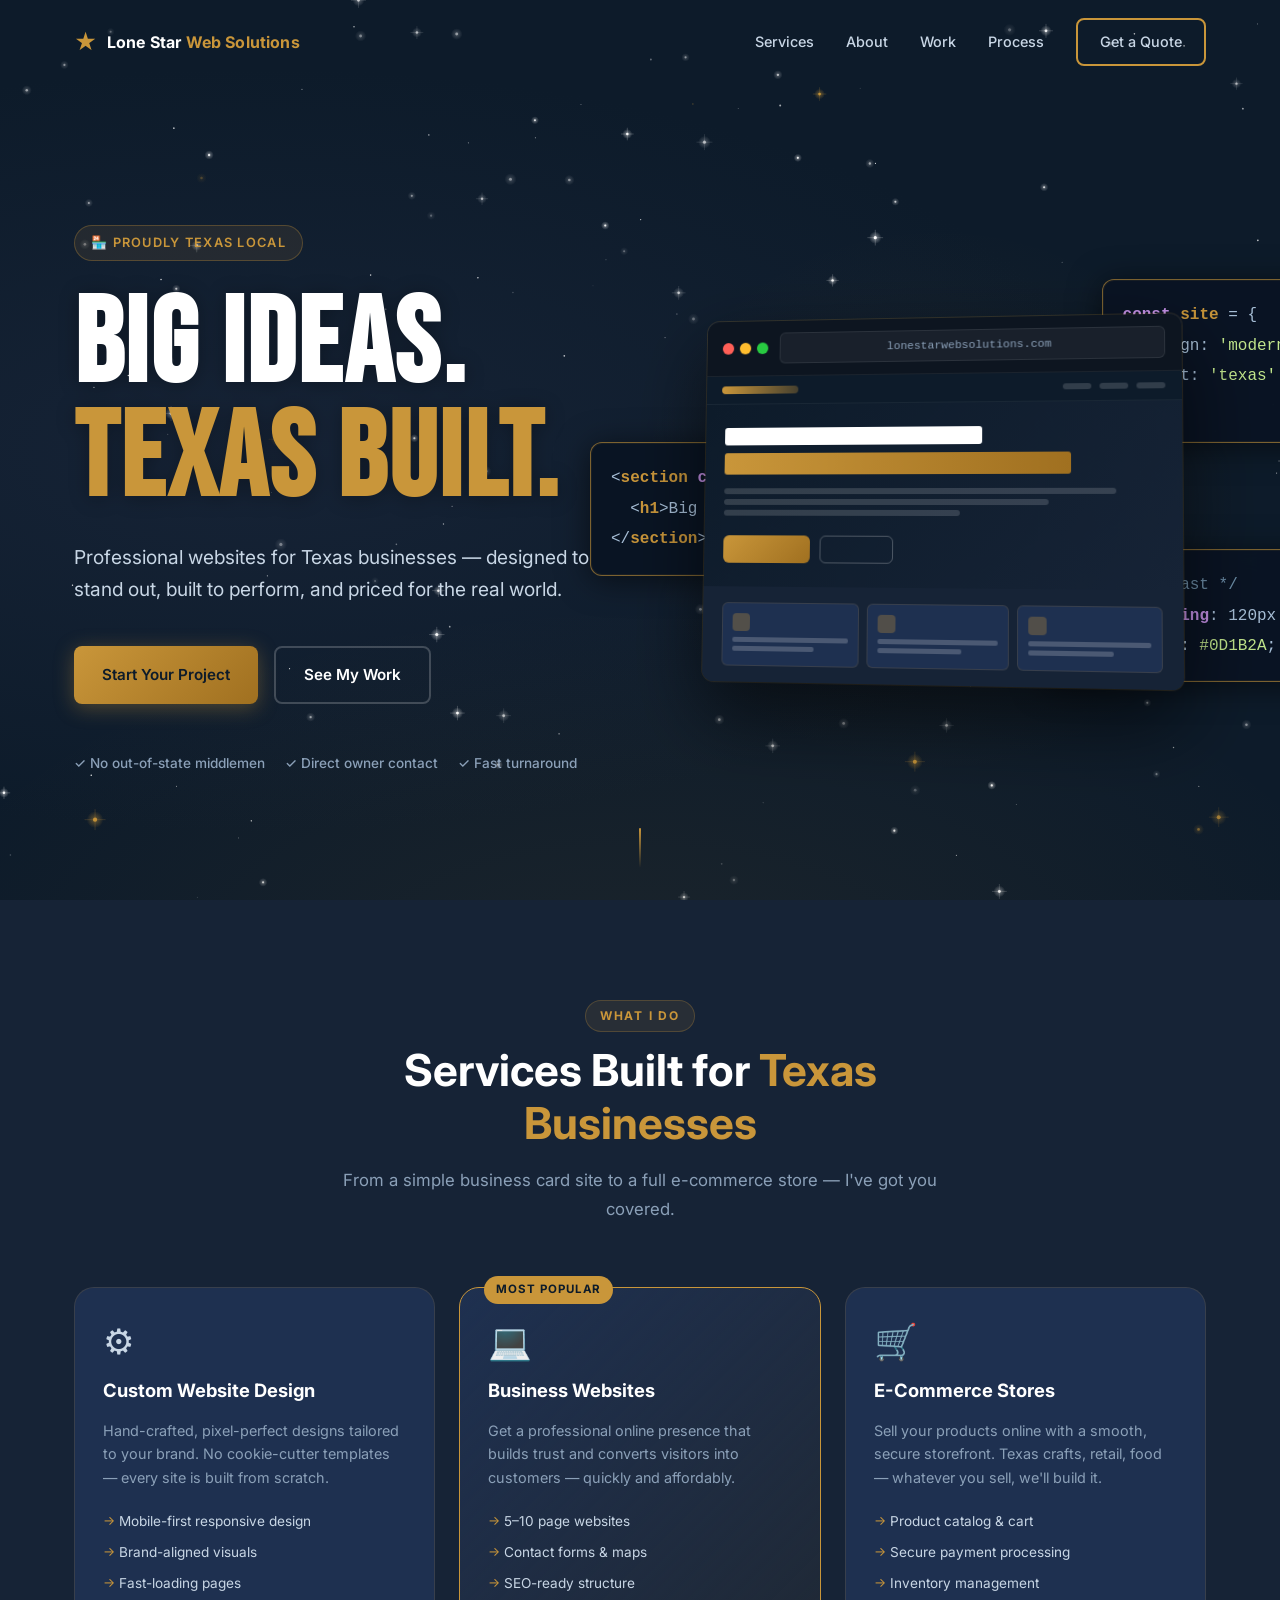
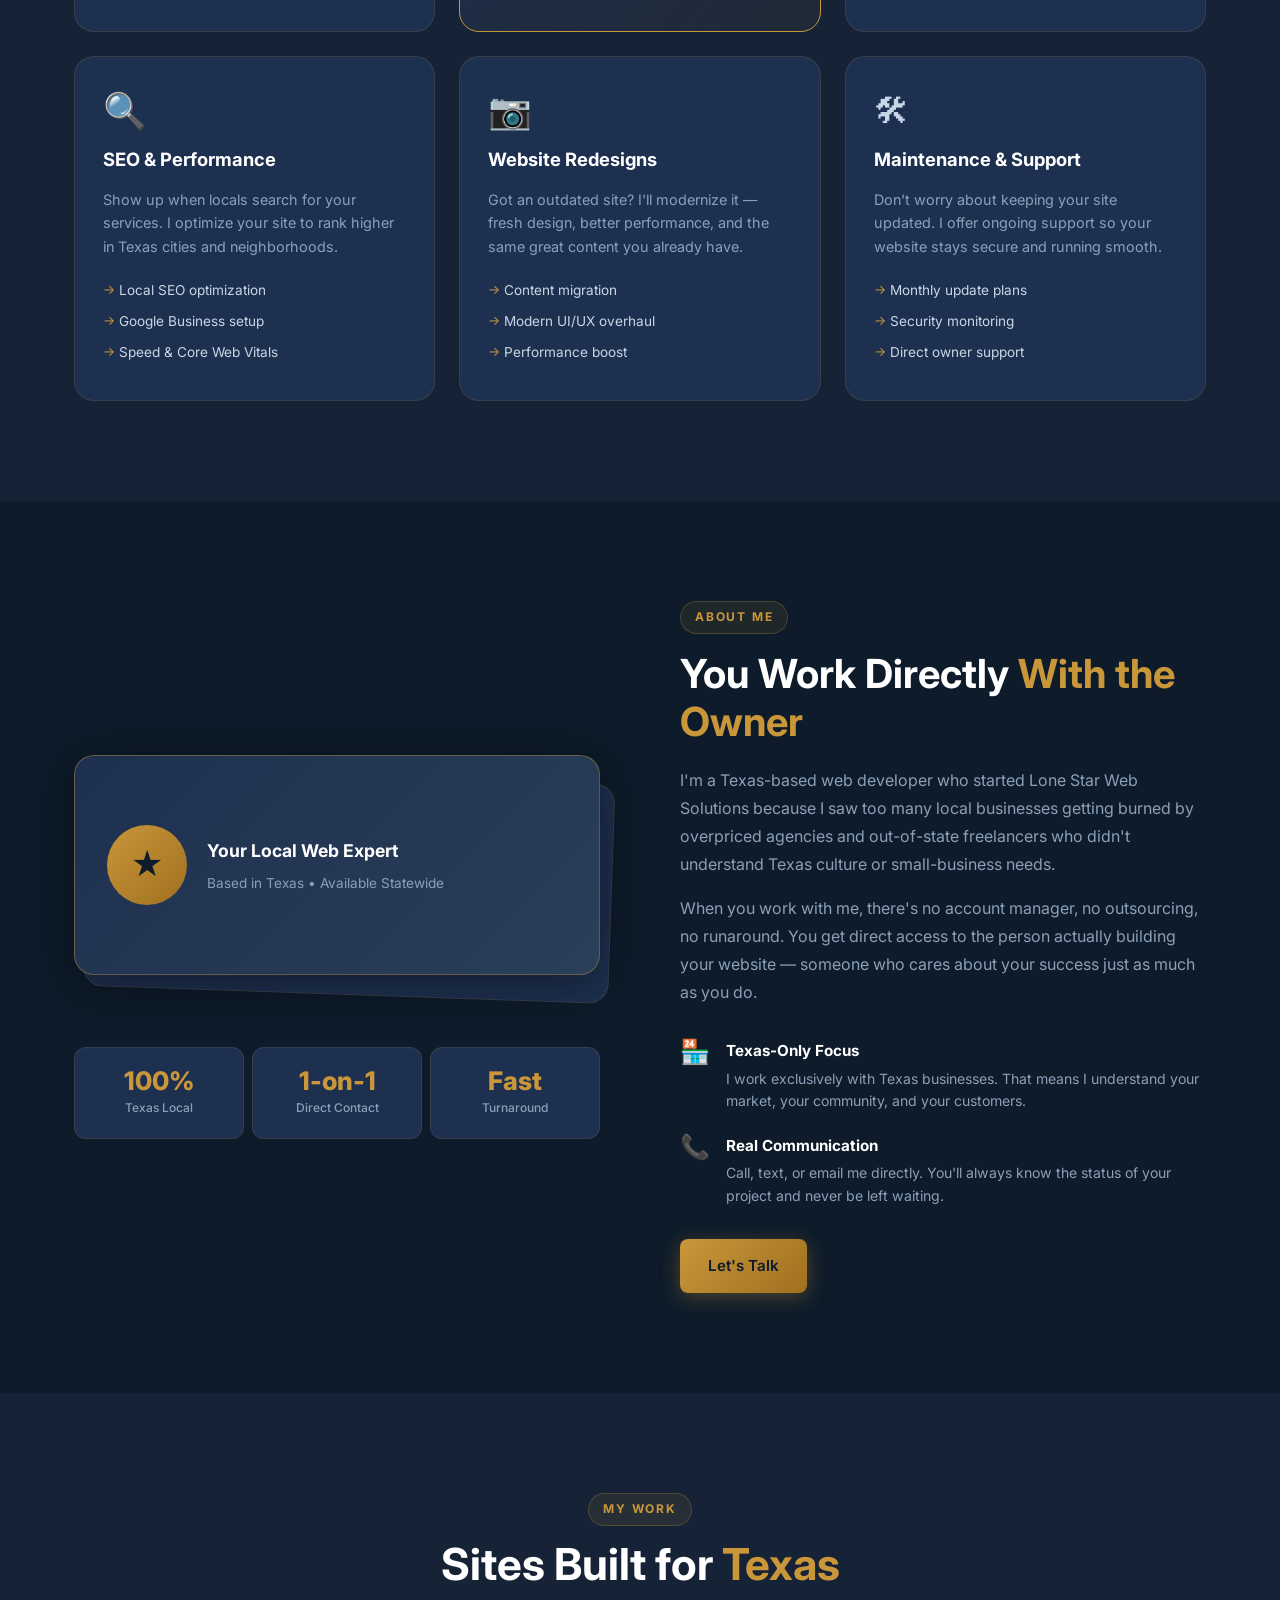
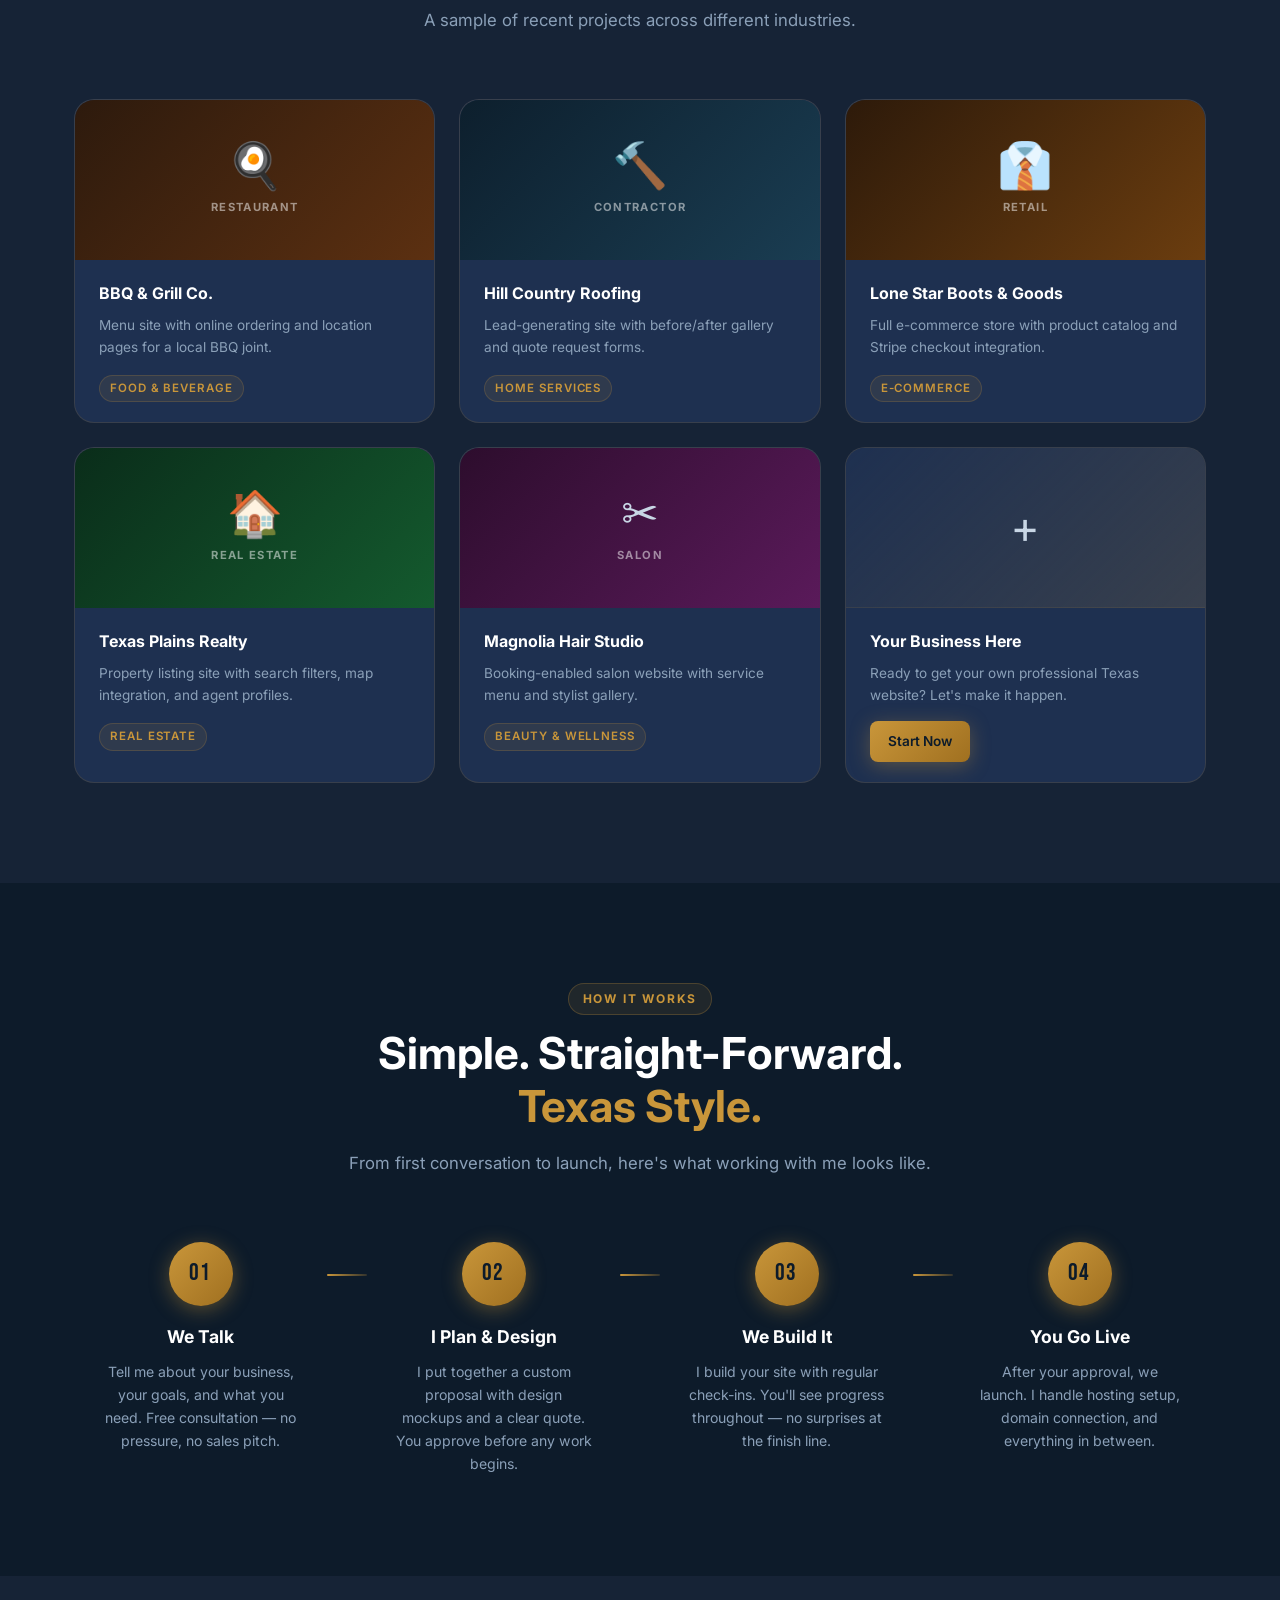
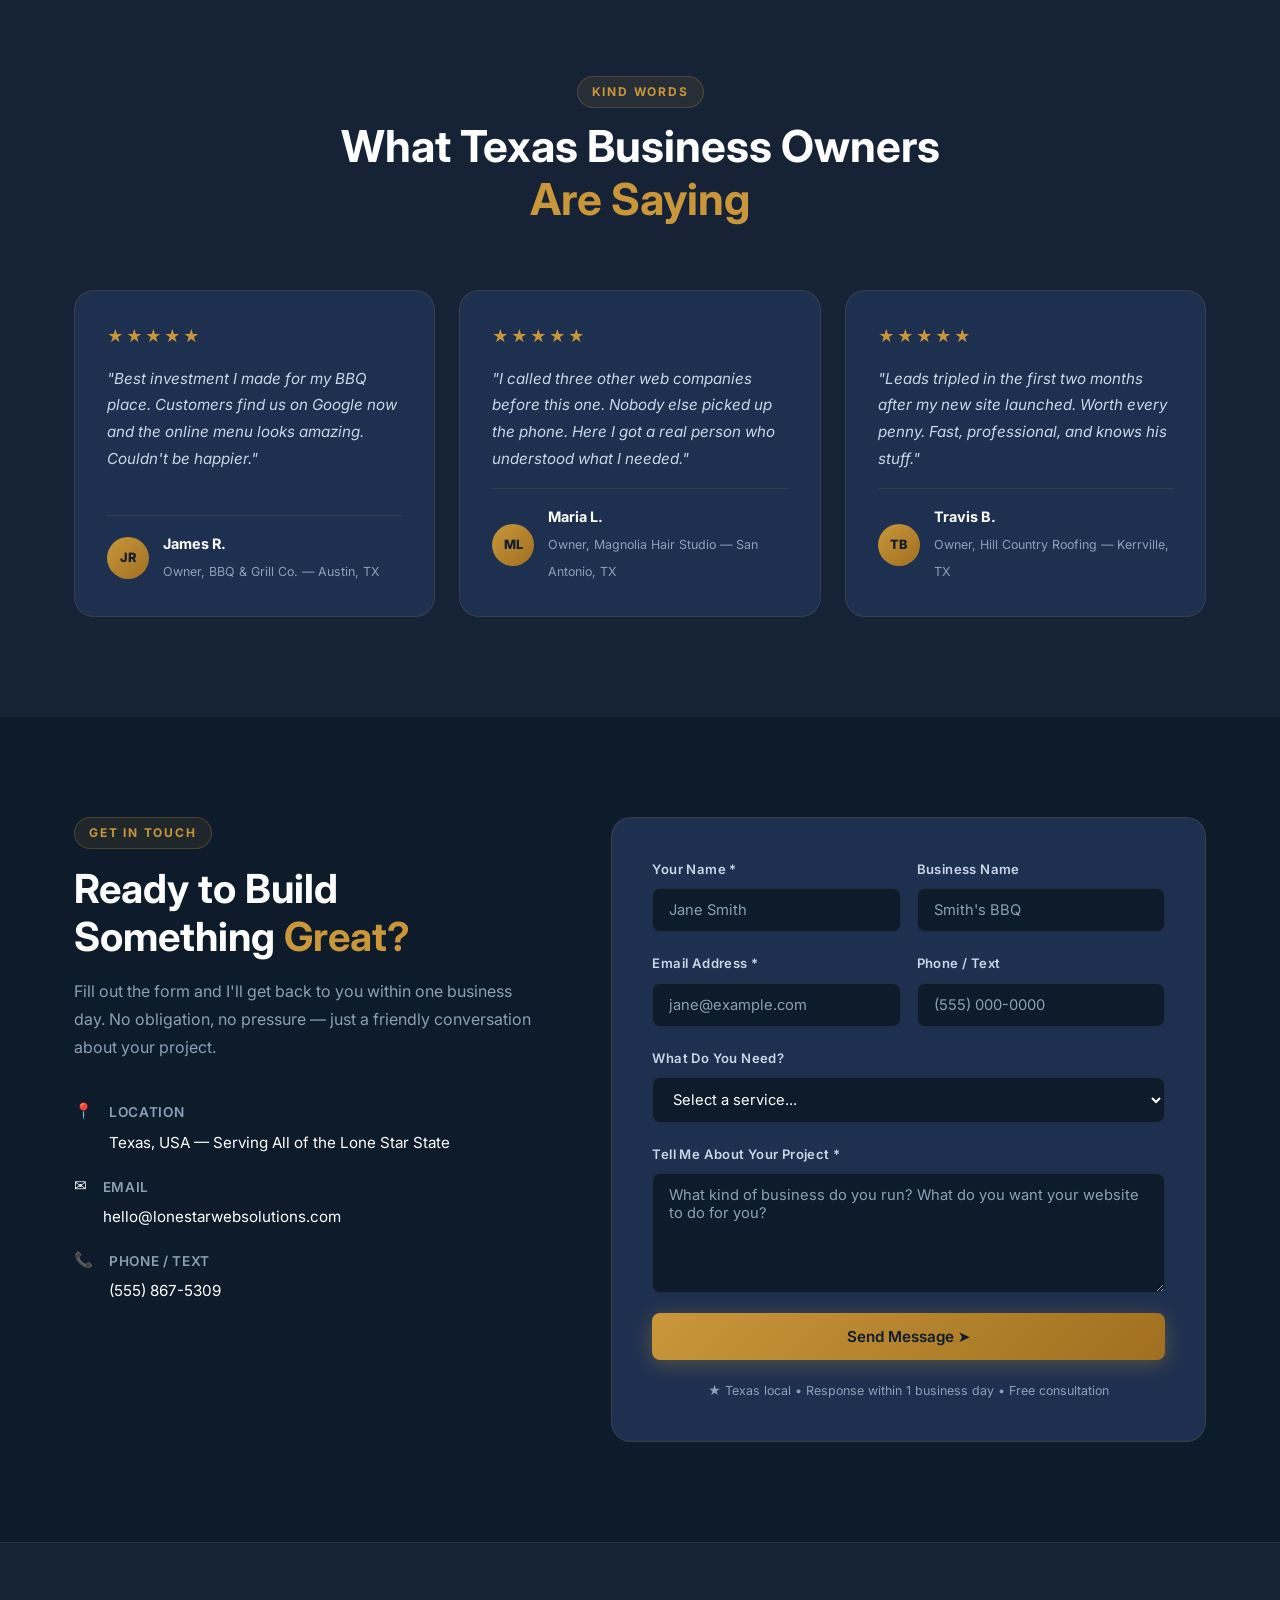
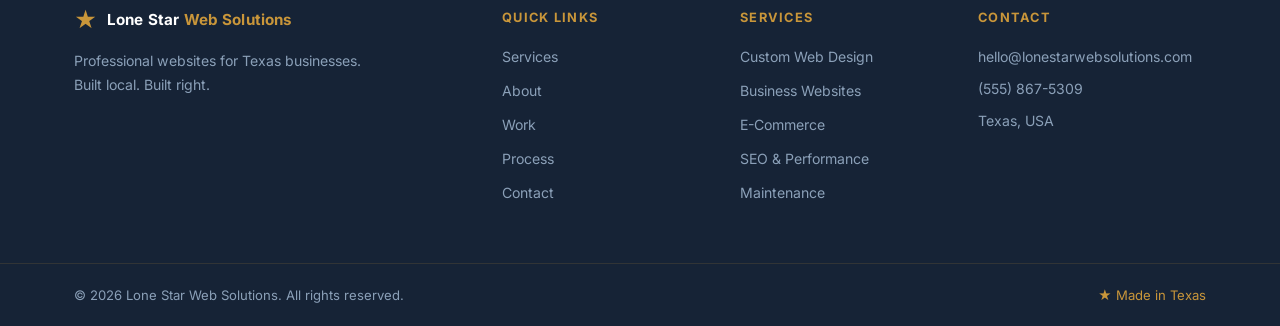
==== commit c70df3ca: "Update index.html" ====
--- a/index.html
+++ b/index.html
@@ -202,10 +202,10 @@
 .mockup-glow{position:absolute;inset:-40px;background:radial-gradient(ellipse at center,rgba(201,150,58,0.06) 0%,transparent 70%);pointer-events:none;z-index:0}
 .browser-mockup{position:relative;z-index:1}
 @media(max-width:1024px){.hero-inner{grid-template-columns:1fr;gap:24px;padding:80px 24px 40px}.hero-graphic{height:280px}.browser-mockup{max-width:400px}.code-1,.code-2,.code-3{display:none}}
-@media(max-width:768px){.hero-inner{padding:72px 24px 32px;gap:16px}.hero-graphic{height:200px}.browser-mockup{max-width:260px}.code-1,.code-2,.code-3{display:none}}
+@media(max-width:768px){.hero-inner{padding:72px 24px 32px;gap:16px}.hero-graphic{height:200px}.browser-mockup{max-width:260px}.code-1,.code-2,.code-3{display:none}.hero{align-items:flex-start}.hero-content{padding:0}}
 @media(max-width:1024px){.services-grid{grid-template-columns:repeat(2,1fr)}.portfolio-grid{grid-template-columns:repeat(2,1fr)}.testimonials-grid{grid-template-columns:repeat(2,1fr)}.about-grid{grid-template-columns:1fr;gap:48px}.about-visual{max-width:420px}.contact-grid{grid-template-columns:1fr;gap:48px}.footer-inner{grid-template-columns:1fr 1fr;gap:32px}}
 @media(max-width:768px){.section{padding:72px 0}.nav-links{display:none;position:fixed;top:0;left:0;right:0;bottom:0;background:rgba(13,27,42,0.98);backdrop-filter:blur(20px);flex-direction:column;align-items:center;justify-content:center;gap:32px;font-size:1.1rem;z-index:999}.nav-links.open{display:flex}.nav-toggle{display:flex;z-index:1001}.nav-toggle.open span:nth-child(1){transform:rotate(45deg) translate(5px,5px)}.nav-toggle.open span:nth-child(2){opacity:0}.nav-toggle.open span:nth-child(3){transform:rotate(-45deg) translate(5px,-5px)}.services-grid{grid-template-columns:1fr}.portfolio-grid{grid-template-columns:1fr}.testimonials-grid{grid-template-columns:1fr}.process-steps{flex-direction:column;align-items:center;gap:24px}.step-connector{width:2px;height:32px;background:linear-gradient(180deg,var(--gold),rgba(201,150,58,0.2));flex:0;margin-top:0}.form-row{grid-template-columns:1fr}.contact-form{padding:28px 20px}.footer-inner{grid-template-columns:1fr}.footer-bottom .container{flex-direction:column;text-align:center}}
-@media(max-width:480px){.hero-title{font-size:3.5rem}.hero-trust{flex-direction:column;gap:10px}.hero-cta{flex-direction:column}.hero-cta .btn{text-align:center;justify-content:center}.about-stats{flex-direction:column}.hero-graphic{display:none}}
+@media(max-width:480px){.hero-title{font-size:3.5rem}.hero-trust{flex-direction:column;gap:10px}.hero-cta{flex-direction:column}.hero-cta .btn{text-align:center;justify-content:center}.about-stats{flex-direction:column}.hero-graphic{display:flex;height:160px}.browser-mockup{max-width:220px}}
   </style>
 </head>
 <body>
